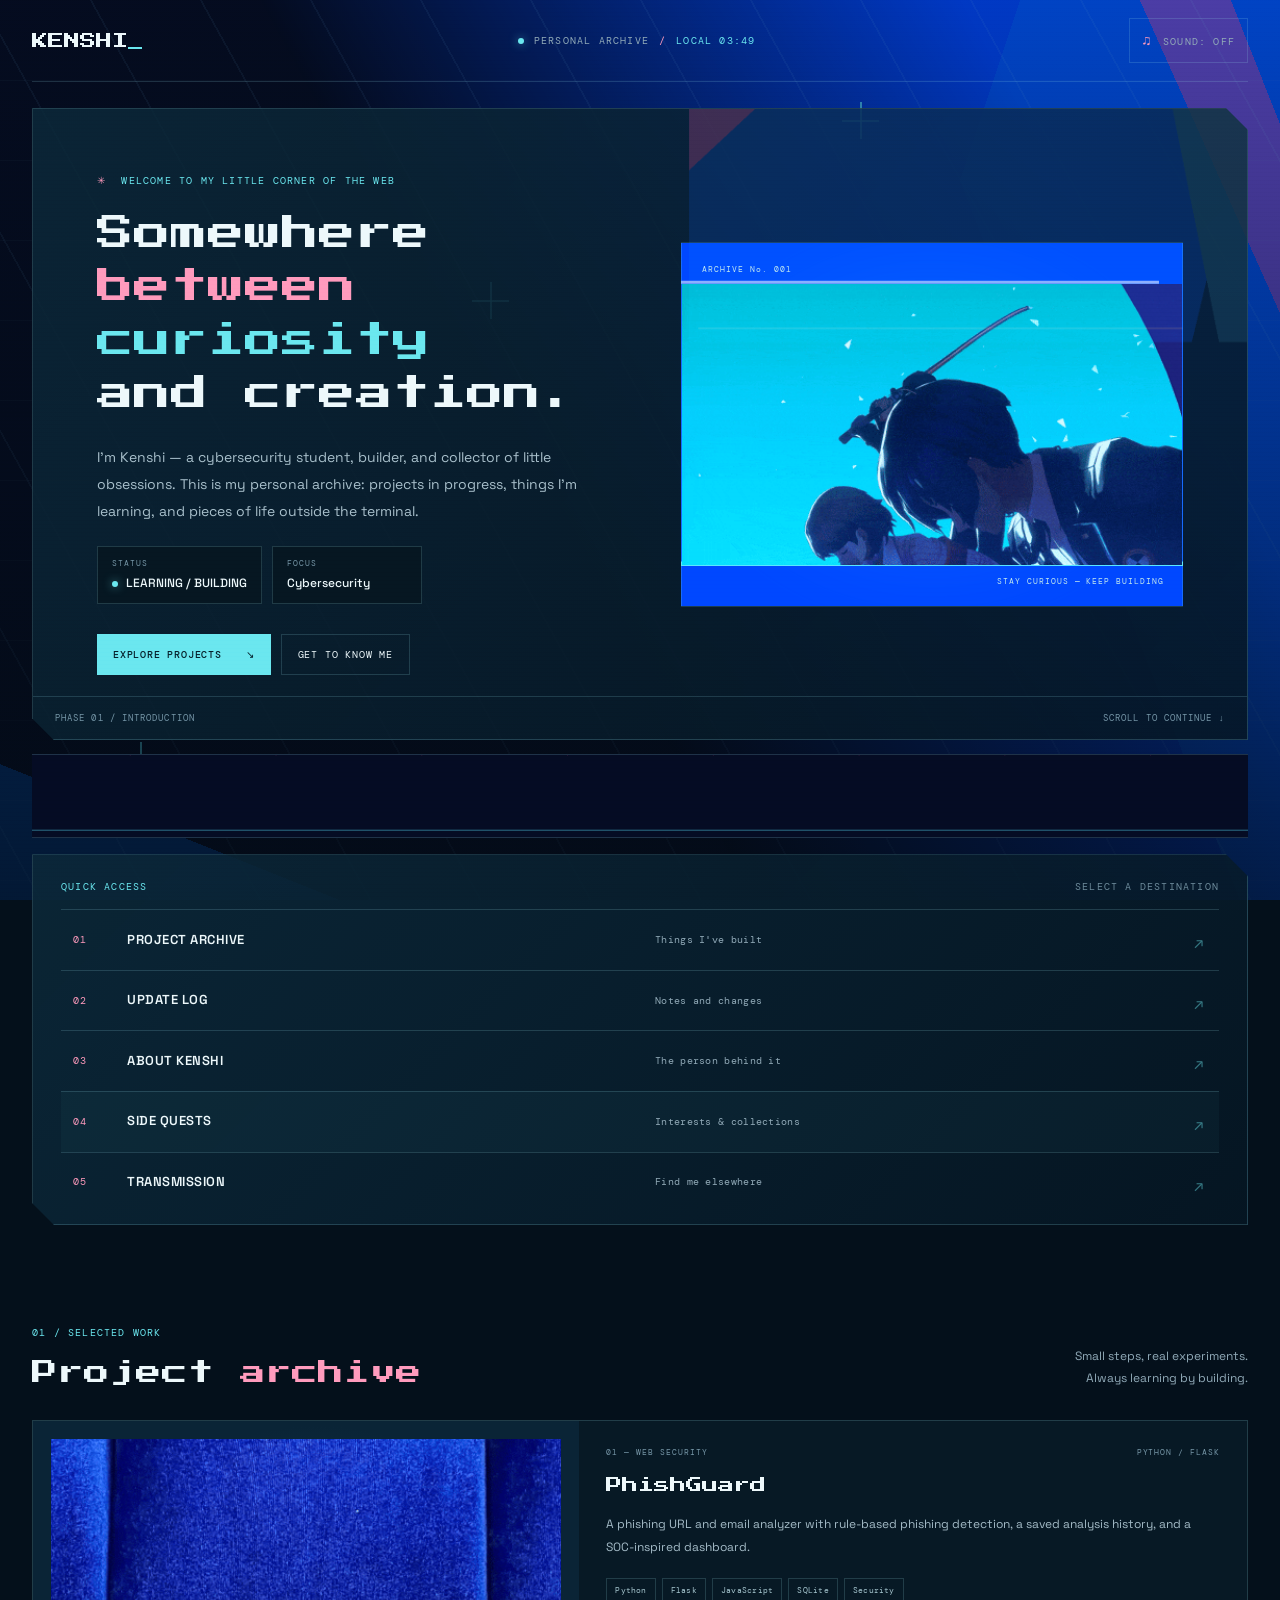
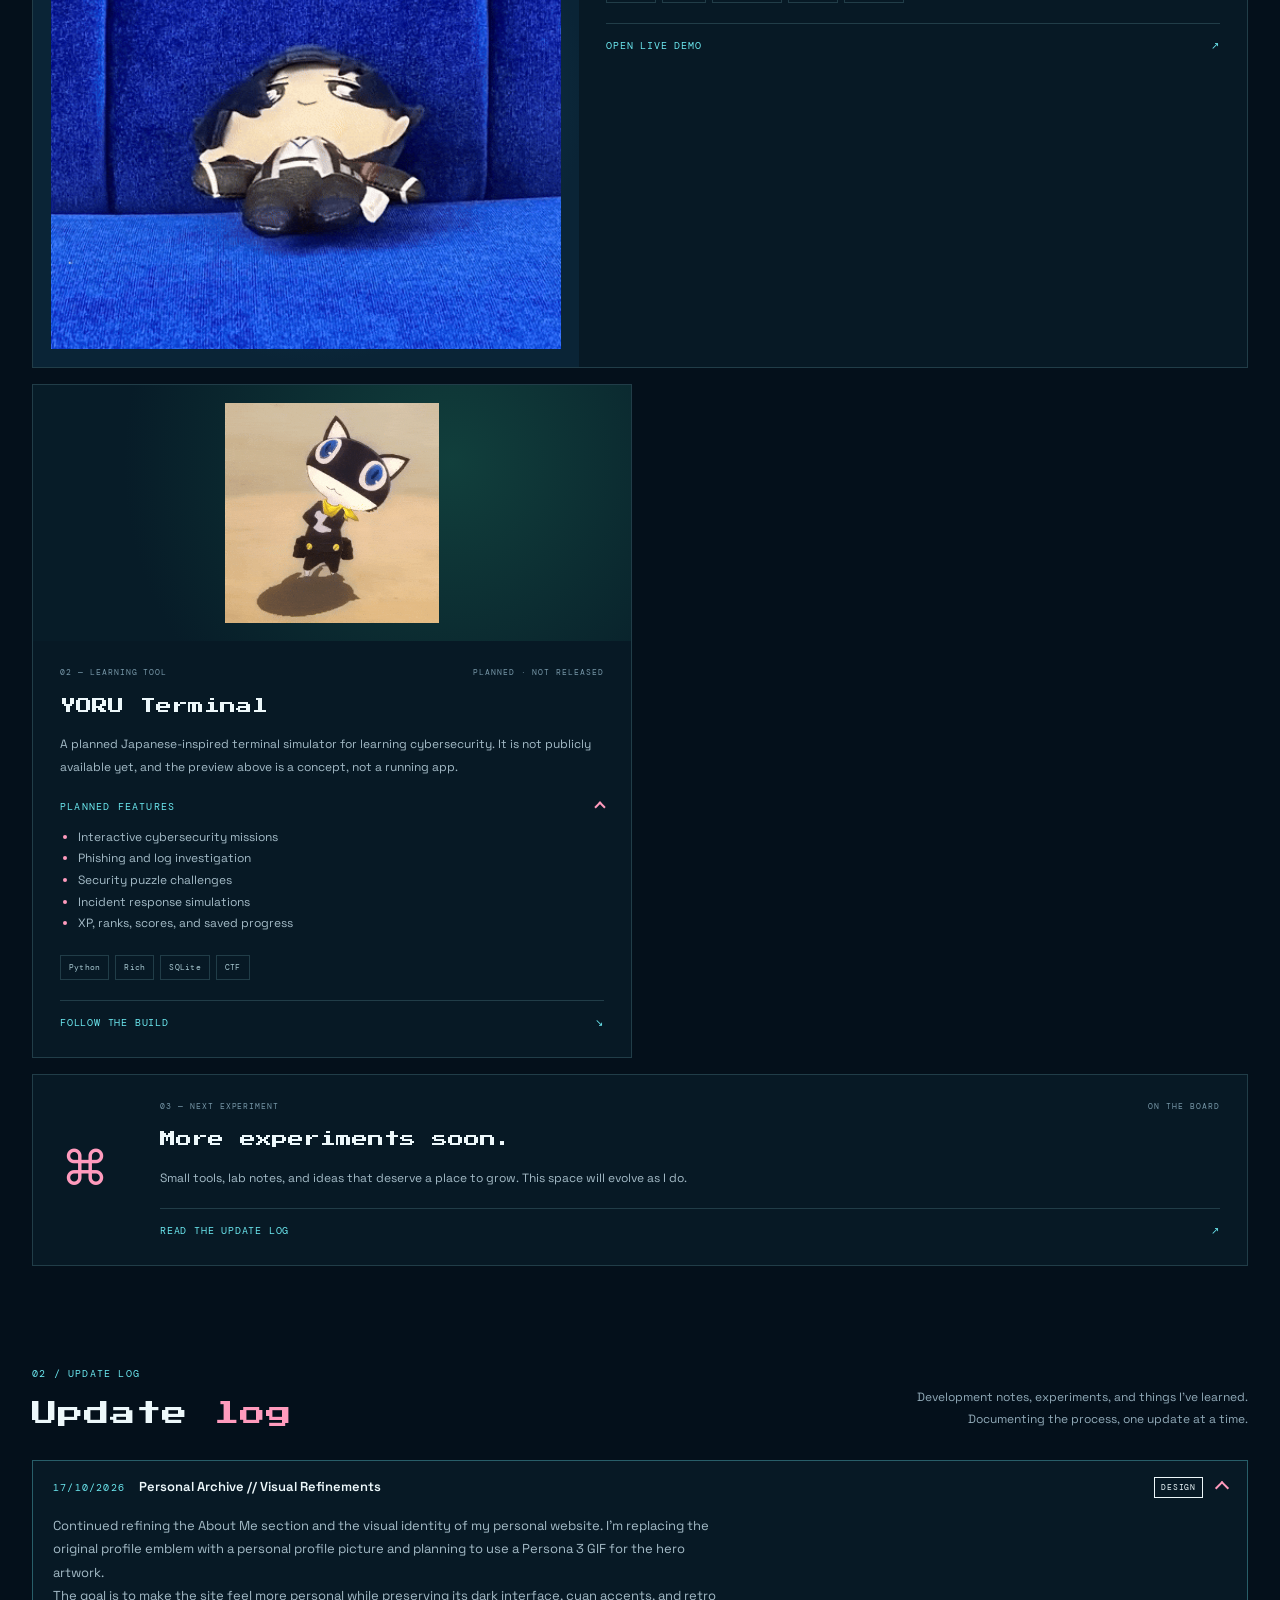
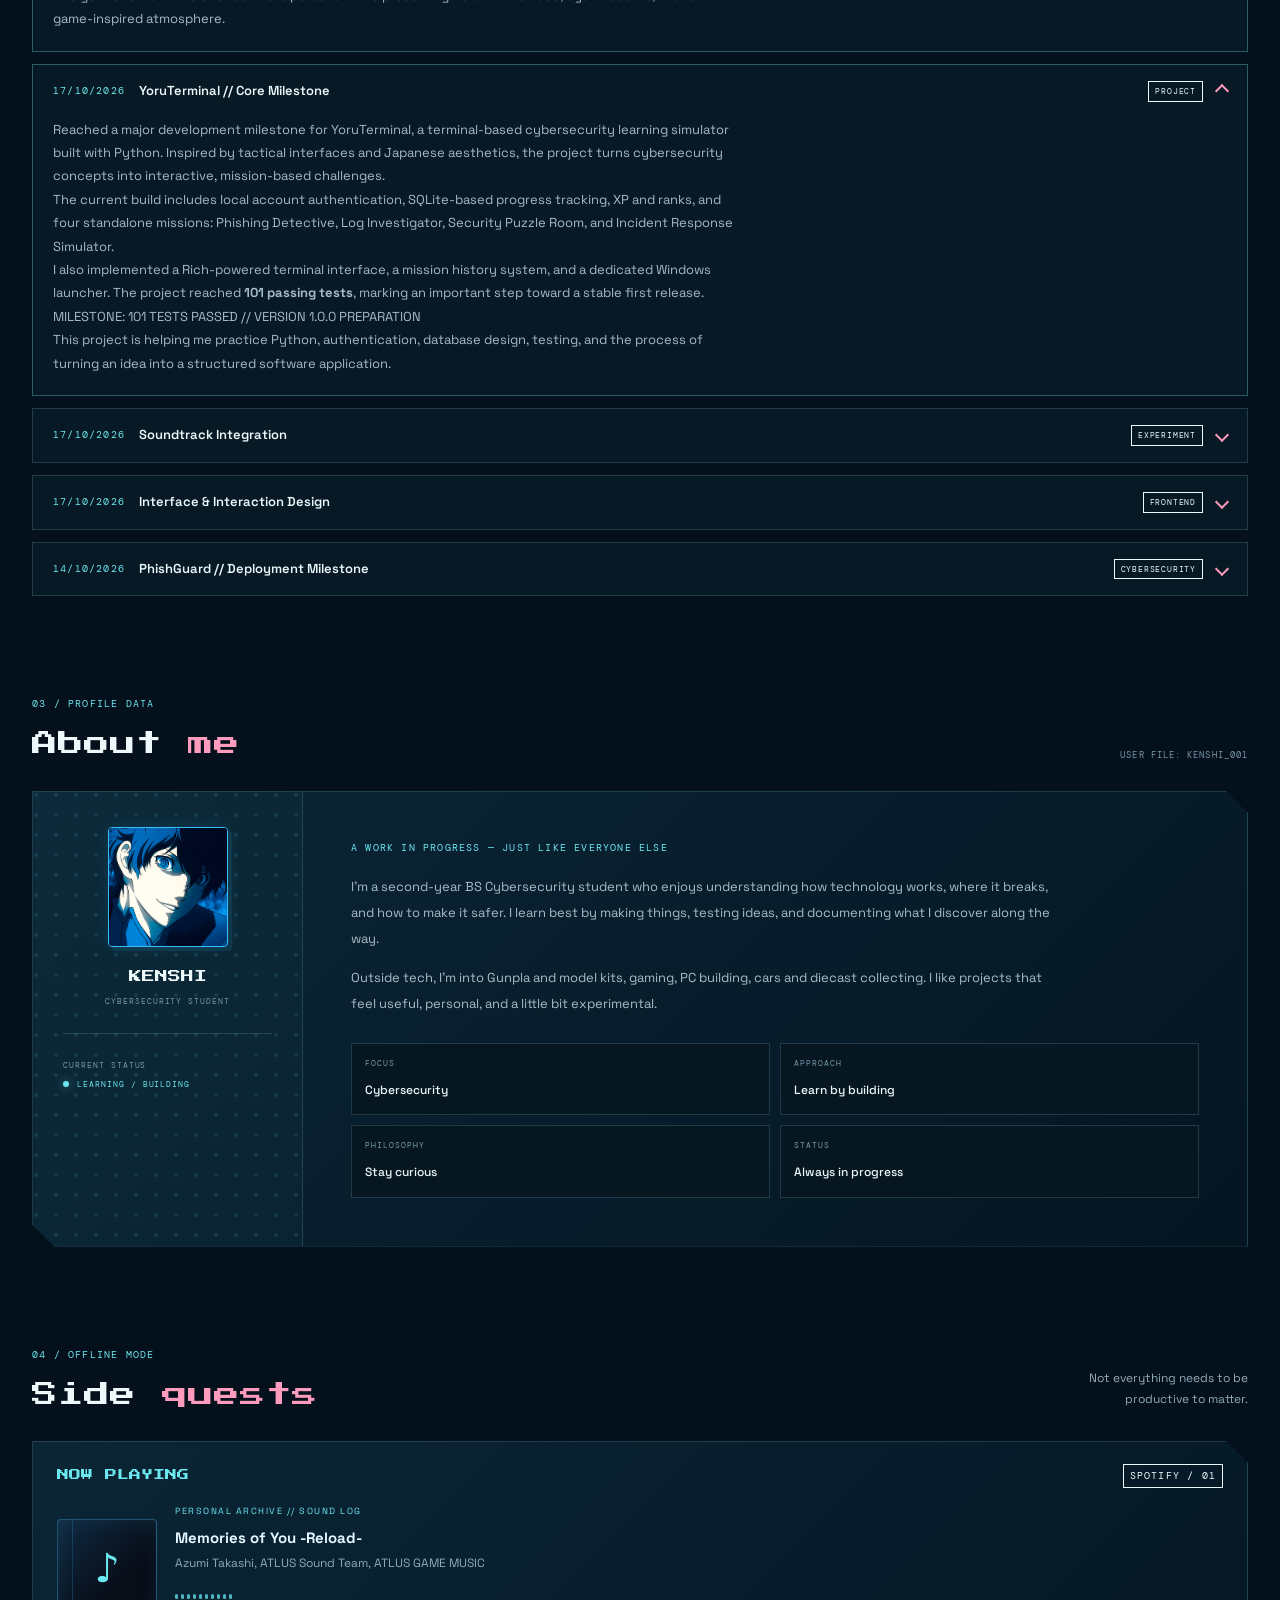
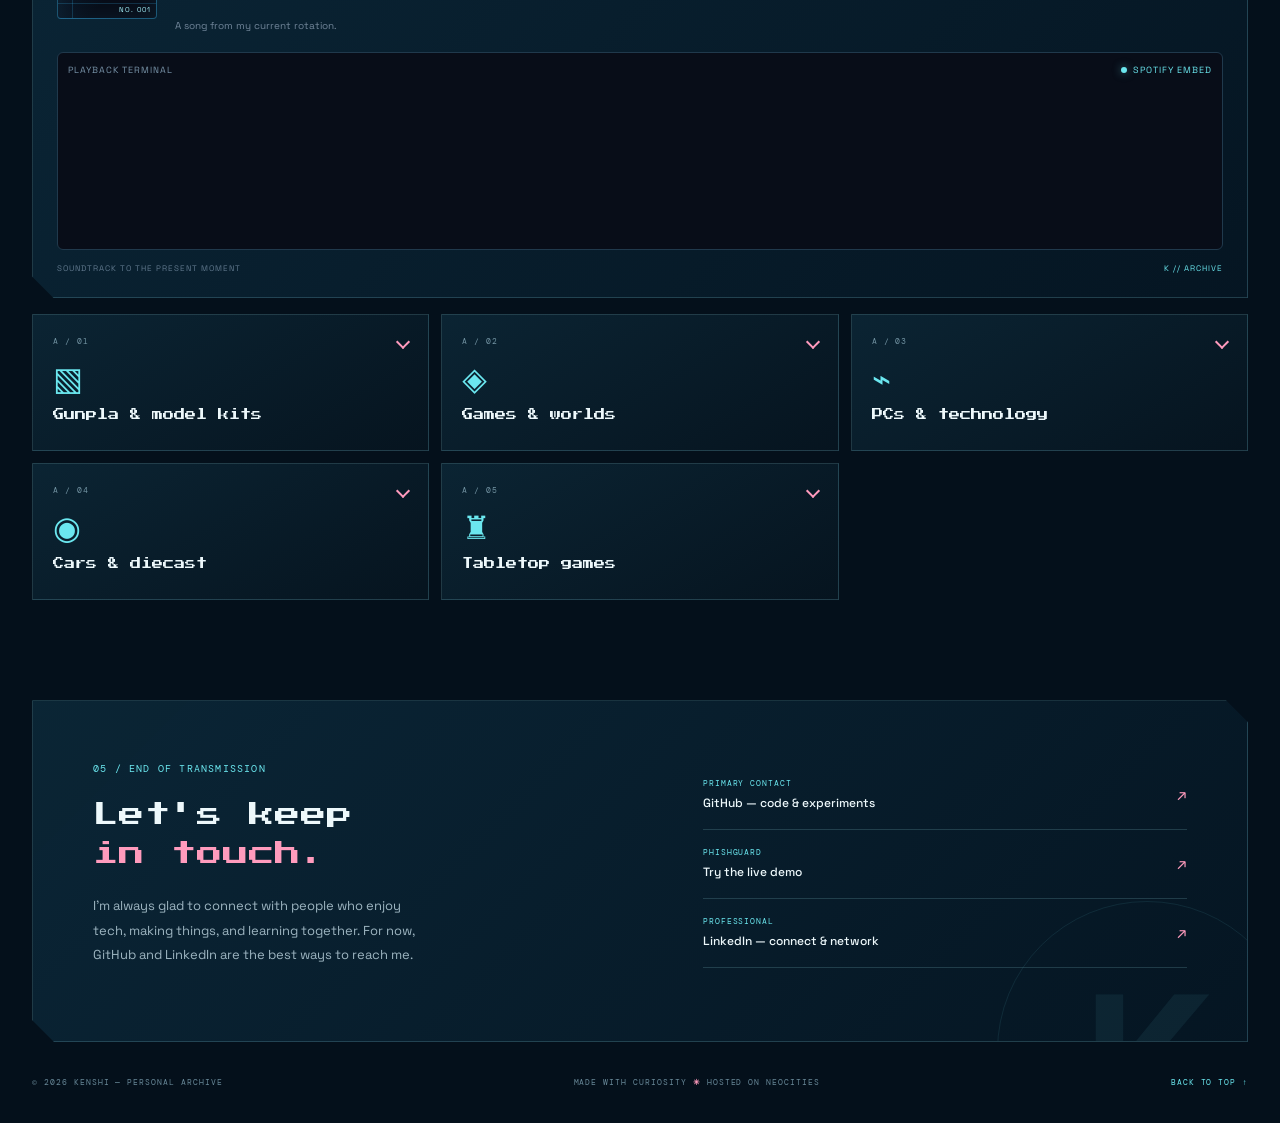
==== index.html @ e65bb5d1 "Initial release of Kenshi Personal Archive" ====
<!doctype html>
<html lang="en" class="no-js">
<head>
  <meta charset="utf-8">
  <meta name="viewport" content="width=device-width, initial-scale=1">
  <meta name="theme-color" content="#061a2b">
  <meta name="description" content="Kenshi's personal web space — cybersecurity projects, experiments, and interests.">
  <title>Kenshi // Personal Archive</title>
  <link rel="icon" href="assets/kenshi-monogram-badge.png" type="image/png">
  <link rel="stylesheet" href="style.css">
</head>
<body>
  <div class="scanlines" aria-hidden="true"></div>
  <div class="boot-screen" id="bootScreen" role="status" aria-live="polite">
    <div class="boot-anim" aria-hidden="true"></div>
    <p class="boot-kicker">PERSONAL ARCHIVE SYSTEM</p>
    <div class="boot-log" id="bootLog">INITIALIZING INTERFACE...</div>
    <div class="boot-track"><span id="bootProgress"></span></div>
    <button id="skipBoot" class="text-button" type="button">SKIP INTRO ↵</button>
  </div>

  <main class="site-shell" id="siteShell" tabindex="-1">
    <a class="skip-link" href="#home">Skip to content</a>

    <header class="topbar">
      <a href="#home" class="wordmark" id="wordmark" aria-label="Kenshi home">KENSHI<span>_</span></a>
      <div class="top-meta"><span class="live-dot" aria-hidden="true"></span> PERSONAL ARCHIVE <span class="meta-sep" aria-hidden="true">/</span> <span id="localTime">LOCAL TIME</span></div>
      <button id="soundToggle" class="sound-button" type="button" aria-pressed="false" title="Toggle interface sounds">
        <span class="sound-icon" aria-hidden="true">♫</span> SOUND: <span id="soundState">OFF</span>
      </button>
    </header>

    <section class="hero panel" id="home">
      <div class="hero-copy">
        <p class="eyebrow"><span class="tiny-cross" aria-hidden="true">✳</span> WELCOME TO MY LITTLE CORNER OF THE WEB</p>
        <h1>Somewhere<br><em>between</em> <span class="cyan">curiosity</span><br>and creation.</h1>
        <p class="intro">I'm Kenshi — a cybersecurity student, builder, and collector of little obsessions. This is my personal archive: projects in progress, things I'm learning, and pieces of life outside the terminal.</p>
        <dl class="status-strip" aria-label="Current status">
          <div><dt>STATUS</dt><dd><span class="live-dot" aria-hidden="true"></span> LEARNING / BUILDING</dd></div>
          <div><dt>FOCUS</dt><dd>Cybersecurity</dd></div>
        </dl>
        <div class="hero-actions">
          <a class="button button-primary" href="#projects" data-sound>EXPLORE PROJECTS <span aria-hidden="true">↘</span></a>
          <a class="button button-quiet" href="#about" data-sound>GET TO KNOW ME</a>
        </div>
      </div>
      
      <div class="hero-art hero-art-gif" aria-hidden="true">
        <img
          src="assets/banner.gif"
          alt=""
          class="hero-gif"
          width="500"
          height="500"
        >
        <div class="art-label label-top">ARCHIVE No. 001</div>
        <div class="art-label label-bottom">STAY CURIOUS — KEEP BUILDING</div>
      </div>

      <div class="hero-foot"><span>PHASE 01 / INTRODUCTION</span><span>SCROLL TO CONTINUE ↓</span></div>
    </section>

    <div class="wipe-strip" aria-hidden="true"></div>

    <nav class="menu panel" aria-label="Main navigation">
      <div class="section-tag">QUICK ACCESS <span>SELECT A DESTINATION</span></div>
      <div class="menu-list">
        <a class="menu-item active" href="#projects" aria-current="true" data-sound><span class="menu-num">01</span><span class="menu-name">PROJECT ARCHIVE</span><span class="menu-desc">Things I've built</span><span class="menu-arrow" aria-hidden="true">↗</span></a>
        <a class="menu-item" href="#updates" data-sound><span class="menu-num">02</span><span class="menu-name">UPDATE LOG</span><span class="menu-desc">Notes and changes</span><span class="menu-arrow" aria-hidden="true">↗</span></a>
        <a class="menu-item" href="#about" data-sound><span class="menu-num">03</span><span class="menu-name">ABOUT KENSHI</span><span class="menu-desc">The person behind it</span><span class="menu-arrow" aria-hidden="true">↗</span></a>
        <a class="menu-item" href="#interests" data-sound><span class="menu-num">04</span><span class="menu-name">SIDE QUESTS</span><span class="menu-desc">Interests & collections</span><span class="menu-arrow" aria-hidden="true">↗</span></a>
        <a class="menu-item" href="#links" data-sound><span class="menu-num">05</span><span class="menu-name">TRANSMISSION</span><span class="menu-desc">Find me elsewhere</span><span class="menu-arrow" aria-hidden="true">↗</span></a>
      </div>
    </nav>

    <section class="section-block" id="projects">
      <div class="section-heading"><div><p class="eyebrow">01 / SELECTED WORK</p><h2>Project <em>archive</em></h2></div><p class="section-note">Small steps, real experiments.<br>Always learning by building.</p></div>
      <div class="project-grid">
        <article class="project-card project-featured" aria-labelledby="phishguard-title">   
          <div class="project-visual phish-visual">
            <img
              src="assets/phishguard.gif"
              alt="PhishGuard phishing URL and email analysis demo"
              class="phish-gif"
              loading="lazy"
            />
          </div>
          <div class="project-content">
            <div class="project-meta"><span>01 — WEB SECURITY</span><span>PYTHON / FLASK</span></div>
            <h3 id="phishguard-title">PhishGuard</h3>
            <p>A phishing URL and email analyzer with rule-based phishing detection, a saved analysis history, and a SOC-inspired dashboard.</p>
            <div class="tag-row" aria-label="Technologies used"><span>Python</span><span>Flask</span><span>JavaScript</span><span>SQLite</span><span>Security</span></div>
            <a class="project-link" href="https://phishguard-ujkh.onrender.com" target="_blank" rel="noopener noreferrer" data-sound>OPEN LIVE DEMO <span aria-hidden="true">↗</span><span class="visually-hidden"> (opens in a new tab)</span></a>
          </div>
        </article>
        <article class="project-card" aria-labelledby="yoru-title">     
          <div class="project-visual yoru-visual" aria-hidden="true">
            <img
              src="assets/terminal.gif"
              alt=""
              class="project-gif"
              loading="lazy"
            >
          </div>
          <div class="project-content">
            <div class="project-meta"><span>02 — LEARNING TOOL</span><span>PLANNED · NOT RELEASED</span></div>
            <h3 id="yoru-title">YORU Terminal</h3>
            <p>A planned Japanese-inspired terminal simulator for learning cybersecurity. It is not publicly available yet, and the preview above is a concept, not a running app.</p>
            <details class="planned-details" open>
              <summary>PLANNED FEATURES <span class="summary-mark" aria-hidden="true"></span></summary>
              <ul class="planned-list">
                <li>Interactive cybersecurity missions</li>
                <li>Phishing and log investigation</li>
                <li>Security puzzle challenges</li>
                <li>Incident response simulations</li>
                <li>XP, ranks, scores, and saved progress</li>
              </ul>
            </details>
            <div class="tag-row" aria-label="Planned technologies"><span>Python</span><span>Rich</span><span>SQLite</span><span>CTF</span></div>
            <a class="project-link" href="#links" data-sound>FOLLOW THE BUILD <span aria-hidden="true">↘</span></a>
          </div>
        </article>
        <article class="project-card compact-card">
          <div class="compact-icon" aria-hidden="true">⌘</div>
          <div class="project-content">
            <div class="project-meta"><span>03 — NEXT EXPERIMENT</span><span>ON THE BOARD</span></div>
            <h3>More experiments soon.</h3>
            <p>Small tools, lab notes, and ideas that deserve a place to grow. This space will evolve as I do.</p>
            <a class="project-link" href="#updates" data-sound>READ THE UPDATE LOG <span aria-hidden="true">↗</span></a>
          </div>
        </article>
      </div>
    </section>

    <section class="section-block" id="updates" aria-labelledby="updates-title">
      <div class="section-heading">
        <div>
          <p class="eyebrow">02 / UPDATE LOG</p>
          <h2 id="updates-title">Update <em>log</em></h2>
        </div>
        <p class="section-note">
          Development notes, experiments, and things I've learned.
          <br>Documenting the process, one update at a time.
        </p>
      </div>

      <div class="update-list">

        <!-- OCTOBER 17, 2026 -->
        <details class="update-entry" open>
          <summary>
            <span class="update-date">
              <time datetime="2026-10-17">17/10/2026</time>
            </span>
            <span class="update-title">Personal Archive // Visual Refinements</span>
            <span class="tag">DESIGN</span>
          </summary>
          <div class="update-body">
            <p>
              Continued refining the About Me section and the visual identity
              of my personal website. I'm replacing the original profile emblem
              with a personal profile picture and planning to use a Persona 3 GIF
              for the hero artwork.
            </p>
            <p>
              The goal is to make the site feel more personal while preserving
              its dark interface, cyan accents, and retro game-inspired atmosphere.
            </p>
          </div>
        </details>

        
        <!-- OCTOBER 17, 2026 — YORU TERMINAL -->
        <details class="update-entry" open>
          <summary>
            <span class="update-date">
              <time datetime="2026-10-17">17/10/2026</time>
            </span>
            <span class="update-title">YoruTerminal // Core Milestone</span>
            <span class="tag">PROJECT</span>
          </summary>

          <div class="update-body">
            <p>
              Reached a major development milestone for YoruTerminal, a
              terminal-based cybersecurity learning simulator built with Python.
              Inspired by tactical interfaces and Japanese aesthetics, the project
              turns cybersecurity concepts into interactive, mission-based challenges.
            </p>

            <p>
              The current build includes local account authentication, SQLite-based
              progress tracking, XP and ranks, and four standalone missions:
              Phishing Detective, Log Investigator, Security Puzzle Room, and
              Incident Response Simulator.
            </p>

            <p>
              I also implemented a Rich-powered terminal interface, a mission
              history system, and a dedicated Windows launcher. The project
              reached <strong>101 passing tests</strong>, marking an important
              step toward a stable first release.
            </p>

            <p class="update-highlight">
              MILESTONE: 101 TESTS PASSED // VERSION 1.0.0 PREPARATION
            </p>

            <p>
              This project is helping me practice Python, authentication,
              database design, testing, and the process of turning an idea
              into a structured software application.
            </p>
          </div>
        </details>


        <!-- OCTOBER 17, 2026 -->
        <details class="update-entry">
          <summary>
            <span class="update-date">
              <time datetime="2026-10-17">17/10/2026</time>
            </span>
            <span class="update-title">Soundtrack Integration</span>
            <span class="tag">EXPERIMENT</span>
          </summary>
          <div class="update-body">
            <p>
              Started integrating a Spotify track into the Now Playing panel.
              Instead of building a separate audio playback system, I'm using
              Spotify's embedded player so playback can be handled by Spotify.
            </p>
            <p>
              I'm also refining the player presentation to match the website's
              archive-style interface. Embed compatibility and browser behavior
              are still being checked.
            </p>
          </div>
        </details>

        <!-- OCTOBER 17, 2026 -->
        <details class="update-entry">
          <summary>
            <span class="update-date">
              <time datetime="2026-10-17">17/10/2026</time>
            </span>
            <span class="update-title">Interface & Interaction Design</span>
            <span class="tag">FRONTEND</span>
          </summary>
          <div class="update-body">
            <p>
              Continued working on the site's interactive details, including
              its boot sequence, live clock, interface sound controls,
              expandable update entries, and hidden interactions.
            </p>
            <p>
              I'm learning how small JavaScript behaviors and thoughtful CSS
              styling can make a static website feel more like a personal
              digital environment.
            </p>
          </div>
        </details>

        <!-- EARLIER PROJECT MILESTONE -->
        <details class="update-entry">
          <summary>
            <span class="update-date">
              <time datetime="2026-10-14">14/10/2026</time>
            </span>
            <span class="update-title">PhishGuard // Deployment Milestone</span>
            <span class="tag">CYBERSECURITY</span>
          </summary>
          <div class="update-body">
            <p>
              Continued developing PhishGuard, my phishing URL and email
              analysis web application built with Python, Flask, and SQLite.
              The project includes analysis tools, risk assessment,
              and an analysis history.
            </p>
            <p>
              I also worked on responsive navigation and continued exploring
              deployment, application security, and the process of maintaining
              a publicly accessible web project.
            </p>
            <p>
              <a href="https://phishguard-ujkh.onrender.com"
                target="_blank"
                rel="noopener noreferrer">
                Visit PhishGuard ↗
              </a>
            </p>
          </div>
        </details>

      </div>
    </section>

    <section class="about-layout section-block" id="about">
      <div class="section-heading"><div><p class="eyebrow">03 / PROFILE DATA</p><h2>About <em>me</em></h2></div><span class="data-stamp">USER FILE: KENSHI_001</span></div>
      <div class="about-panel panel">
        <div class="profile-side">
          
          <div class="profile-emblem">
            <img
              src="assets/profile.gif"
              alt="Kenshi's profile picture"
              class="profile-pfp"
              width="120"
              height="120"
            >
          </div>
          <p class="profile-name">KENSHI</p><p class="profile-role">CYBERSECURITY STUDENT</p>
          <div class="profile-divider"></div>
          <p class="profile-small">CURRENT STATUS</p><p class="profile-status"><span class="live-dot" aria-hidden="true"></span> LEARNING / BUILDING</p>
        </div>
        <div class="about-copy">
          <p class="eyebrow">A WORK IN PROGRESS — JUST LIKE EVERYONE ELSE</p>
          <p>I'm a second-year BS Cybersecurity student who enjoys understanding how technology works, where it breaks, and how to make it safer. I learn best by making things, testing ideas, and documenting what I discover along the way.</p>
          <p>Outside tech, I'm into Gunpla and model kits, gaming, PC building, cars and diecast collecting. I like projects that feel useful, personal, and a little bit experimental.</p>
          <div class="fact-grid"><div><span>FOCUS</span><b>Cybersecurity</b></div><div><span>APPROACH</span><b>Learn by building</b></div><div><span>PHILOSOPHY</span><b>Stay curious</b></div><div><span>STATUS</span><b>Always in progress</b></div></div>
        </div>
      </div>
    </section>

    <section class="section-block" id="interests">
      <div class="section-heading"><div><p class="eyebrow">04 / OFFLINE MODE</p><h2>Side <em>quests</em></h2></div><p class="section-note">Not everything needs to be<br>productive to matter.</p></div>

      

<section class="now-playing panel" aria-labelledby="np-title">
  <div class="np-header">
    <h3 id="np-title">NOW PLAYING</h3>
    <span class="tag">SPOTIFY / 01</span>
  </div>

  <div class="np-body spotify-layout">
    <div class="np-art" aria-hidden="true">
      <span>♪</span>
      <span class="art-index">NO. 001</span>
    </div>

    <div class="np-info">
      <p class="np-kicker">PERSONAL ARCHIVE // SOUND LOG</p>
      <p class="np-track">Memories of You -Reload-</p>
      <p class="np-artist">Azumi Takashi, ATLUS Sound Team, ATLUS GAME MUSIC</p>

      <div class="np-bars" aria-hidden="true">
        <i></i><i></i><i></i><i></i><i></i>
        <i></i><i></i><i></i><i></i><i></i>
      </div>

      <p class="np-note">
        A song from my current rotation.
      </p>
    </div>
  </div>

  <div class="spotify-frame">
    <div class="spotify-frame-label">
      <span>PLAYBACK TERMINAL</span>
      <span class="spotify-status">
        <span class="status-dot"></span>
        SPOTIFY EMBED
      </span>
    </div>

    
<iframe
  title="Spotify music player"
  src="https://open.spotify.com/embed/track/3R0XM0PaKh2R7WYF8UJYe0?theme=0"
  width="100%"
  height="152"
  style="border: 0; border-radius: 8px;"
  allow="autoplay; clipboard-write; encrypted-media; fullscreen; picture-in-picture"
  loading="lazy"
></iframe>

  </div>

  <p class="np-footer">
    SOUNDTRACK TO THE PRESENT MOMENT
    <span>K // ARCHIVE</span>
  </p>
</section>



      <div class="interest-grid">
        <details class="interest-card">
          <summary><span class="interest-number">A / 01</span><span class="interest-symbol" aria-hidden="true">▧</span><span class="interest-title">Gunpla & model kits</span></summary>
          <p>Builds, kitbashes, and the satisfaction of finishing one tiny detail at a time.</p>
        </details>
        <details class="interest-card">
          <summary><span class="interest-number">A / 02</span><span class="interest-symbol" aria-hidden="true">◈</span><span class="interest-title">Games & worlds</span></summary>
          <p>Games that leave an atmosphere, a soundtrack, or a story in your head long after.</p>
        </details>
        <details class="interest-card">
          <summary><span class="interest-number">A / 03</span><span class="interest-symbol" aria-hidden="true">⌁</span><span class="interest-title">PCs & technology</span></summary>
          <p>Hardware tinkering, software experiments, and making the most of what I have.</p>
        </details>
        <details class="interest-card">
          <summary><span class="interest-number">A / 04</span><span class="interest-symbol" aria-hidden="true">◉</span><span class="interest-title">Cars & diecast</span></summary>
          <p>JDM legends, miniature details, and collecting pieces of automotive culture.</p>
        </details>
        <details class="interest-card">
          <summary><span class="interest-number">A / 05</span><span class="interest-symbol" aria-hidden="true">♜</span><span class="interest-title">Tabletop games</span></summary>
          <p>I enjoy tabletop games for the strategy, creativity, and social interaction they bring. I like how every session can turn into a different experience, whether it involves planning ahead, solving problems, or working together with other players.</p>
        </details>
      </div>
    </section>

    <section class="contact-panel panel" id="links" aria-labelledby="links-title">
      <div><p class="eyebrow">05 / END OF TRANSMISSION</p><h2 id="links-title">Let's keep<br><em>in touch.</em></h2><p class="contact-copy">I'm always glad to connect with people who enjoy tech, making things, and learning together. For now, GitHub and LinkedIn are the best ways to reach me.</p></div>
      <div class="contact-links">
        <a href="https://github.com/dandorii" target="_blank" rel="noopener noreferrer" data-sound><span>PRIMARY CONTACT</span><b>GitHub — code & experiments</b><i aria-hidden="true">↗</i><span class="visually-hidden"> (opens in a new tab)</span></a>
        <a href="https://phishguard-ujkh.onrender.com" target="_blank" rel="noopener noreferrer" data-sound><span>PHISHGUARD</span><b>Try the live demo</b><i aria-hidden="true">↗</i><span class="visually-hidden"> (opens in a new tab)</span></a>
        <a href="https://www.linkedin.com/in/marco-reyes-826617309/?isSelfProfile=true" target="_blank" rel="noopener noreferrer" data-sound><span>PROFESSIONAL</span><b>LinkedIn — connect & network</b><i aria-hidden="true">↗</i><span class="visually-hidden"> (opens in a new tab)</span></a>
      </div>
      <div class="contact-orbit" aria-hidden="true">K</div>
    </section>

    <footer class="footer"><span>© <span id="year"></span> KENSHI — PERSONAL ARCHIVE</span><span>MADE WITH CURIOSITY <b aria-hidden="true">✳</b> HOSTED ON NEOCITIES</span><a href="#home" data-sound>BACK TO TOP ↑</a></footer>
    <div class="toast" id="toast" role="status" aria-live="polite"></div>
  </main>
  <script src="script.js"></script>
</body>
</html>
---- style.css ----
@import url('https://fonts.googleapis.com/css2?family=DM+Mono:wght@400;500&family=Space+Grotesk:wght@400;500;600;700&display=swap');

/* Press Start 2P (SIL Open Font License 1.1), self-hosted. See assets/fonts/OFL-LICENSE-press-start-2p.txt */
@font-face {
  font-family: 'Press Start 2P Local';
  src: url('assets/fonts/press-start-2p-latin-400-normal.woff2') format('woff2');
  font-weight: 400;
  font-style: normal;
  font-display: swap;
}

:root {
  --deep: #04101b; --white: #edf8fb; --muted: #91aab8;
  --cyan: #6be7ef; --pink: #ff9bbd;
  --line: rgba(151, 220, 231, .18);
  /* Size of the angled corner cut on panels. */
  --cut: 22px;
  /* Headings: pixel font with a plain monospace fallback. */
  --pixel: 'Press Start 2P Local', 'Courier New', monospace;
  /* Fallback stacks keep the layout usable if Google Fonts cannot load. */
  --mono: 'DM Mono', ui-monospace, SFMono-Regular, Menlo, Consolas, monospace;
  --sans: 'Space Grotesk', system-ui, -apple-system, 'Segoe UI', sans-serif;
}
* { box-sizing: border-box; }
html { scroll-behavior: smooth; scroll-padding-top: 90px; }
body { margin: 0; background: var(--deep); color: var(--white); font-family: var(--sans); line-height: 1.6; }
/* Fixed background layer: geometric PNG with a darkening veil so text stays readable. */
body::before { content: ""; position: fixed; inset: 0; z-index: -2; background: linear-gradient(180deg, rgba(3, 11, 19, .25), rgba(3, 11, 19, .72)), url("assets/p3p-inspired-blue-geometric-background.png") center / cover no-repeat, #030b13; }
a { color: inherit; text-decoration: none; }
button { font: inherit; }
button, a, summary { -webkit-tap-highlight-color: transparent; }
button:focus-visible, a:focus-visible, summary:focus-visible { outline: 2px solid var(--cyan); outline-offset: 4px; }
::selection { background: var(--cyan); color: var(--deep); }
.visually-hidden { position: absolute; width: 1px; height: 1px; padding: 0; margin: -1px; overflow: hidden; clip: rect(0, 0, 0, 0); white-space: nowrap; border: 0; }
.skip-link { position: absolute; left: 12px; top: -80px; z-index: 70; padding: 10px 14px; background: var(--cyan); color: #06202b; font: 11px var(--mono); letter-spacing: .08em; }
.skip-link:focus-visible { top: 12px; outline-offset: 2px; }
.scanlines { pointer-events: none; position: fixed; inset: 0; z-index: 20; opacity: .11; background: repeating-linear-gradient(0deg, transparent 0 3px, rgba(0,0,0,.45) 4px); mix-blend-mode: soft-light; }
.site-shell { max-width: 1240px; width: calc(100% - 64px); margin: 0 auto; }
#siteShell:focus { outline: none; }
/* Boot screen and the fade-in only exist when JavaScript runs. Without JS, the full site shows immediately. */
.js .site-shell { opacity: 0; transform: translateY(12px); transition: opacity .8s ease, transform .8s ease; }
.js .site-shell.ready { opacity: 1; transform: none; }
.boot-screen { display: none; position: fixed; z-index: 50; inset: 0; flex-direction: column; justify-content: center; align-items: center; background: #030c15; padding: 24px; transition: opacity .7s ease, visibility .7s ease; }
.js .boot-screen { display: flex; }
.boot-screen[hidden] { display: none !important; }
.boot-screen.done { opacity: 0; visibility: hidden; }
/* Original boot loop GIF. Not shown under reduced motion (the boot is skipped there). */
.boot-anim { width: min(420px, 80vw); aspect-ratio: 640 / 240; margin-bottom: 4px; background: url("assets/animated-blue-boot-loop.gif") center / contain no-repeat; }
.boot-kicker, .boot-log, .text-button { font: 11px var(--mono); letter-spacing: .16em; }
.boot-kicker { color: var(--muted); margin: 22px 0 32px; }
.boot-log { color: var(--cyan); min-height: 18px; }
.boot-track { width: min(300px, 80vw); height: 2px; background: #183244; margin: 18px 0 22px; overflow: hidden; }
.boot-track span { display: block; width: 0; height: 100%; background: var(--cyan); box-shadow: 0 0 12px var(--cyan); transition: width .25s linear; }
.text-button { border: 0; color: var(--muted); background: transparent; padding: 10px; cursor: pointer; }
.text-button:hover { color: var(--white); }
.topbar { min-height: 82px; display: flex; align-items: center; justify-content: space-between; gap: 20px; border-bottom: 1px solid var(--line); }
.wordmark { font-family: var(--pixel); font-size: 1rem; letter-spacing: 0; line-height: 1.5; }
.wordmark span { color: var(--cyan); animation: blink 1.2s steps(2) infinite; }
.top-meta, .sound-button, .eyebrow, .hero-foot, .section-tag, .menu-num, .menu-desc, .art-label, .project-meta, .visual-top, .visual-bottom, .tag-row, .data-stamp, .profile-role, .profile-small, .profile-status, .fact-grid span, .interest-number, .contact-links a span, .footer, .status-strip dt, .update-date, .tag, .np-header .tag { font-family: var(--mono); font-size: 10px; letter-spacing: .12em; }
.top-meta { color: var(--muted); display: flex; align-items: center; gap: 10px; }
.meta-sep { color: var(--pink); }
#localTime { color: var(--cyan); font-variant-numeric: tabular-nums; }
.live-dot { width: 6px; height: 6px; border-radius: 50%; background: var(--cyan); box-shadow: 0 0 10px #6be7ef99; display: inline-block; }
.sound-button { color: var(--muted); border: 1px solid var(--line); background: transparent; padding: 10px 12px; cursor: pointer; white-space: nowrap; transition: .2s; }
.no-js .sound-button { display: none; }
.sound-button:hover, .sound-button[aria-pressed="true"] { border-color: var(--cyan); color: var(--cyan); }
.sound-icon { color: var(--pink); font-size: 14px; margin-right: 4px; }
/* Angular panels: the top-right and bottom-left corners are cut diagonally. */
.panel { background: linear-gradient(135deg, rgba(12,41,58,.86), rgba(6,23,36,.84)); border: 1px solid var(--line); clip-path: polygon(0 0, calc(100% - var(--cut)) 0, 100% var(--cut), 100% 100%, var(--cut) 100%, 0 calc(100% - var(--cut))); }
.hero { margin-top: 26px; min-height: 530px; padding: clamp(28px, 5vw, 64px); position: relative; overflow: hidden; display: grid; grid-template-columns: 1.05fr .95fr; align-items: center; gap: 30px; }
/* Original diagonal overlay PNG, placed in the hero's top-right corner. */
.hero::after { content: ""; position: absolute; top: 0; right: 0; width: 46%; height: 62%; background: url("assets/diagonal-blue-panel-overlay.png") right top / contain no-repeat; opacity: .22; mix-blend-mode: screen; pointer-events: none; z-index: 1; }
.hero-copy { position: relative; z-index: 2; }
.eyebrow { color: var(--cyan); margin: 0 0 18px; }
.tiny-cross { color: var(--pink); margin-right: 8px; }
h1, h2, h3, p { margin-top: 0; }
/* Headings use the pixel font. Letter spacing stays at zero because pixel fonts look broken when tightened. */
h1, h2, h3 { font-family: var(--pixel); font-weight: 400; letter-spacing: 0; }
h1 { font-size: clamp(1.25rem, 3.2vw, 2.3rem); line-height: 1.45; margin-bottom: 24px; }
h1 em, h2 em { color: var(--pink); font-style: normal; }
.cyan { color: var(--cyan); }
.intro { color: #a9c0cc; max-width: 480px; font-size: 14px; line-height: 1.9; }
.status-strip { display: flex; flex-wrap: wrap; gap: 10px; margin: 22px 0 0; }
.status-strip div { border: 1px solid var(--line); background: #061722; padding: 10px 14px; min-width: 150px; }
.status-strip dt { color: #7797a8; font-size: 8px; margin-bottom: 4px; }
.status-strip dd { margin: 0; color: var(--white); font-size: 12px; font-weight: 500; display: flex; align-items: center; gap: 8px; }
.hero-actions { display: flex; gap: 10px; flex-wrap: wrap; margin-top: 30px; }
.button { display: inline-flex; gap: 24px; align-items: center; padding: 13px 16px; font: 10px var(--mono); letter-spacing: .08em; transition: transform .2s, background .2s, border-color .2s; }
.button:hover { transform: translateY(-3px); }
.button-primary { background: var(--cyan); color: #06202b; font-weight: 500; }
.button-primary:hover { background: #b5fbff; }
.button-quiet { border: 1px solid var(--line); color: var(--white); }
.button-quiet:hover { border-color: var(--pink); }
/* Angled blue frame SVG as the artwork background. */
.hero-art { height: 365px; position: relative; overflow: hidden; background: #050c24 url("assets/blue-angle-frame.svg") center / cover no-repeat; border: 1px solid #6be7ef38; }
.art-grid { position: absolute; inset: 20% -10% -20%; opacity: .32; transform: perspective(250px) rotateX(56deg) scale(1.2); transform-origin: center top; background-image: linear-gradient(#6be7ef40 1px, transparent 1px), linear-gradient(90deg, #6be7ef40 1px, transparent 1px); background-size: 28px 28px; }
.moon { position: absolute; width: 170px; height: 170px; border-radius: 50%; background: linear-gradient(135deg, #a6f8f3, #6ba9e6 70%, #bb9fe4); top: 65px; left: 50%; transform: translateX(-50%); box-shadow: 0 0 65px #69e8ed55; }
.moon::after { content: ""; position: absolute; width: 170px; height: 170px; border-radius: 50%; background: #10364a; top: -13px; left: 28px; }
.orbit { position: absolute; z-index: 2; width: 270px; height: 95px; border: 1px solid #ffc4dc9c; border-radius: 50%; top: 105px; left: 50%; transform: translateX(-50%) rotate(-24deg); }
.orbit-two { width: 300px; height: 120px; transform: translateX(-50%) rotate(36deg); border-color: #6be7ef9c; }
/* Original crosshair SVG marks in the artwork corners. */
.art-cross { position: absolute; z-index: 3; width: 44px; height: 44px; background: url("assets/crosshair-decoration.svg") center / contain no-repeat; }
.cross-a { top: 30px; right: 26px; }
.cross-b { bottom: 66px; left: 26px; }
.art-label { position: absolute; z-index: 4; color: #c3e9ed; font-size: 8px; }
.label-top { top: 20px; left: 20px; }.label-bottom { bottom: 18px; right: 18px; }
.art-stamp { position: absolute; z-index: 4; top: 47%; left: 50%; transform: translate(-50%, -50%); font-size: 50px; font-weight: 700; line-height: .75; text-align: center; color: #061522; text-shadow: 0 1px 0 #ffffff70; }
.art-stamp small { font: 8px var(--mono); letter-spacing: .2em; }
.hero-foot { position: absolute; bottom: 0; left: 0; right: 0; display: flex; justify-content: space-between; padding: 14px 22px; border-top: 1px solid var(--line); color: #7697a8; font-size: 9px; }
/* Original wipe GIF as a transition strip between the hero and the menu. */
.wipe-strip { height: 84px; margin-top: 14px; background: #050c24 url("assets/animated-diagonal-wipe.gif") center bottom / auto 100% repeat-x; border-top: 1px solid var(--line); border-bottom: 1px solid var(--line); }

/* =========================================
   NAVIGATION — PERSONA-INSPIRED INTERACTION
========================================= */

.menu {
  margin-top: 16px;
  padding: 24px 28px 12px;
}

.section-tag {
  display: flex;
  justify-content: space-between;
  color: var(--cyan);
  padding-bottom: 14px;
}

.section-tag span {
  color: #6d8b9b;
}

.menu-list {
  display: grid;
}

.menu-item {
  position: relative;
  display: grid;
  grid-template-columns: 44px minmax(0, 1fr) minmax(0, 1fr) 24px;
  gap: 10px;
  align-items: center;

  padding: 17px 12px;
  border-top: 1px solid var(--line);
  background: transparent;

  transition:
    background-color 180ms ease,
    padding-left 180ms ease,
    color 180ms ease,
    border-color 180ms ease;
}

/* Selection arrow: hidden when idle */
.menu-item::before {
  content: "";
  position: absolute;
  left: 10px;
  top: 50%;
  width: 34px;
  height: 13px;
  margin-top: -6.5px;

  background: url("assets/menu-selection-arrow.png")
    center / contain no-repeat;

  transform: scaleX(-1) translateX(6px);
  opacity: 0;
  pointer-events: none;

  transition:
    opacity 180ms ease,
    transform 180ms ease;
}

/* Subtle active destination styling */
.menu-item.active {
  background-color: #6be7ef08;
}

/* Hover and keyboard focus */
.menu-item:hover,
.menu-item:focus-visible {
  padding-left: 52px;
  color: var(--cyan);
  background-color: #6be7ef0b;
  border-top-color: #6be7ef40;
}

/* Arrow appears only during interaction */
.menu-item:hover::before,
.menu-item:focus-visible::before {
  opacity: 0.85;
  transform: scaleX(-1) translateX(0);
}

/* Keep the active item's arrow hidden when idle,
   but allow it to appear when hovered or focused. */
.menu-item.active::before {
  opacity: 0;
}

.menu-item.active:hover::before,
.menu-item.active:focus-visible::before {
  opacity: 0.85;
}

.menu-num {
  color: var(--pink);
  transition: color 180ms ease;
}

.menu-item:hover .menu-num,
.menu-item:focus-visible .menu-num {
  color: var(--cyan);
}

.menu-name {
  font-size: 13px;
  font-weight: 600;
  letter-spacing: .04em;
}

.menu-desc {
  color: var(--muted);
  letter-spacing: .03em;
}

.menu-arrow {
  color: var(--cyan);
  text-align: right;
  opacity: 0.45;
  transform: translate(-3px, 3px);

  transition:
    opacity 180ms ease,
    transform 180ms ease;
}

.menu-item:hover .menu-arrow,
.menu-item:focus-visible .menu-arrow {
  opacity: 1;
  transform: translate(0, 0);
}

.section-block { margin-top: 100px; }
.section-heading { display: flex; align-items: end; justify-content: space-between; gap: 24px; margin-bottom: 28px; }
.section-heading .eyebrow { margin-bottom: 12px; }
h2 { font-size: clamp(1rem, 2.4vw, 1.6rem); line-height: 1.5; margin-bottom: 0; }
.section-note { color: var(--muted); font-size: 12px; line-height: 1.8; text-align: right; margin-bottom: 2px; }
.project-grid { display: grid; grid-template-columns: 1fr 1fr; gap: 16px; }
.project-card { border: 1px solid var(--line); background: #071925; transition: transform .25s, border-color .25s; }
.project-card:hover { transform: translateY(-4px); border-color: #6be7ef66; }
.project-featured { grid-column: 1 / -1; display: grid; grid-template-columns: .9fr 1.1fr; }
.project-visual { min-height: 245px; position: relative; overflow: hidden; padding: 18px; display: flex; flex-direction: column; justify-content: space-between; }
.phish-visual { background: radial-gradient(circle at 52% 50%, #16485a, #0a2436 68%); }
.yoru-visual { background: radial-gradient(circle at 70% 30%, #113f3c, #071c28 72%); min-height: 220px; }
/* Easter egg: typing Y-O-R-U adds a short outline and a light sweep across this card. */
.yoru-visual.yoru-flash { outline: 1px solid var(--pink); outline-offset: -8px; }
.yoru-visual.yoru-flash::after { content: ""; position: absolute; left: 0; right: 0; top: 0; height: 40%; z-index: 1; pointer-events: none; background: linear-gradient(180deg, transparent, #6be7ef40, transparent); animation: yoru-sweep 1.2s linear 1 both; }
@keyframes yoru-sweep { from { transform: translateY(-100%); } to { transform: translateY(260%); } }
.visual-top, .visual-bottom { display: flex; justify-content: space-between; gap: 10px; font-size: 8px; color: #9bc2cc; position: relative; z-index: 2; }
.status-pill { color: var(--cyan); border: 1px solid #6be7ef55; padding: 3px 6px; }
.status-pill i { display: inline-block; width: 5px; height: 5px; background: var(--cyan); border-radius: 50%; margin-right: 5px; }
.phish-symbol { position: absolute; top: 50%; left: 50%; transform: translate(-50%,-50%); font-size: clamp(5rem, 10vw, 9rem); line-height: 1; font-weight: 700; letter-spacing: -.12em; color: #b6f8f4; text-shadow: 0 0 42px #55e1e488; }
.phish-symbol span { color: var(--pink); font-size: .7em; vertical-align: top; }
.terminal-lines { font: 11px/2 var(--mono); color: #8fc6bd; margin: 20px 0; position: relative; z-index: 2; }
.terminal-lines p { margin: 0; }.terminal-lines b { color: var(--cyan); margin-right: 7px; }.terminal-ready { color: #c0fff1; }
.project-content { padding: 25px 27px 28px; }
.project-meta { display: flex; justify-content: space-between; gap: 12px; color: #7797a8; font-size: 8px; margin-bottom: 15px; }
.project-content h3 { font-size: clamp(.8rem, 1.5vw, 1rem); line-height: 1.6; margin-bottom: 14px; }
.project-content p { font-size: 12px; color: #a4bbc7; line-height: 1.9; max-width: 610px; }
/* Expandable planned-features list (native details/summary, works without JavaScript). */
.planned-details { margin-top: 14px; max-width: 610px; }
.planned-details summary { cursor: pointer; font-family: var(--mono); font-size: 10px; letter-spacing: .12em; color: var(--cyan); padding: 6px 0; list-style: none; display: flex; align-items: center; justify-content: space-between; gap: 12px; }
.planned-details summary::-webkit-details-marker { display: none; }
.summary-mark { width: 8px; height: 8px; border-right: 2px solid var(--pink); border-bottom: 2px solid var(--pink); transform: rotate(45deg); transition: transform .2s; flex: 0 0 auto; }
details[open] > summary .summary-mark { transform: rotate(-135deg); }
.planned-list { margin: 6px 0 0; padding-left: 18px; color: #a4bbc7; font-size: 12px; line-height: 1.8; }
.planned-list li::marker { color: var(--pink); }
.tag-row { display: flex; gap: 6px; flex-wrap: wrap; margin: 20px 0; }
.tag-row span { border: 1px solid var(--line); color: #a8c8d1; padding: 5px 8px; font-size: 8px; letter-spacing: .03em; }
.project-link { display: flex; justify-content: space-between; align-items: center; border-top: 1px solid var(--line); padding-top: 15px; margin-top: 18px; color: var(--cyan); font: 10px var(--mono); letter-spacing: .08em; }
.project-link span { transition: transform .2s; }.project-link:hover span { transform: translate(3px,-3px); }
.compact-card { grid-column: 1 / -1; display: flex; align-items: center; gap: 24px; }
.compact-icon { margin-left: 28px; color: var(--pink); font-size: 3rem; }
.compact-card .project-content { flex: 1; }
.compact-card .project-content p { max-width: 780px; }
.data-stamp { color: #7797a8; font-size: 9px; }

/* Tags: shared label style for PLACEHOLDER and PLAYBACK UNAVAILABLE. */
.tag { display: inline-block; border: 1px solid; padding: 3px 6px; font-size: 8px; letter-spacing: .1em; white-space: nowrap; }
.tag-placeholder { color: var(--pink); border-color: #ff9bbd88; }
.tag-unavailable { color: #f5c97a; border-color: #f5c97a88; }

/* Update log: expandable entries. */
.update-list { display: grid; gap: 12px; }
.update-entry { border: 1px solid var(--line); background: #071925; }
.update-entry[open] { border-color: #6be7ef55; }
.update-entry summary { cursor: pointer; list-style: none; display: grid; grid-template-columns: auto 1fr auto 10px; gap: 14px; align-items: center; padding: 16px 20px; }
.update-entry summary::-webkit-details-marker { display: none; }
.update-entry summary::after { content: ""; width: 8px; height: 8px; border-right: 2px solid var(--pink); border-bottom: 2px solid var(--pink); transform: rotate(45deg); transition: transform .2s; justify-self: end; grid-column: 4; }
.update-entry[open] summary::after { transform: rotate(-135deg); }
.update-date { color: var(--cyan); }
.update-date time { color: var(--cyan); }
.update-title { font-size: 13px; font-weight: 600; }
.update-body { padding: 0 20px 20px; }
.update-body p { color: #a4bbc7; font-size: 13px; line-height: 1.8; max-width: 680px; margin: 0; }

.about-panel { display: grid; grid-template-columns: 270px 1fr; }
.profile-side { position: relative; isolation: isolate; padding: 35px 30px; border-right: 1px solid var(--line); background: #6be7ef06; }
/* Original dot pattern, faded so it reads as texture. */
.profile-side::before { content: ""; position: absolute; inset: 0; z-index: -1; background: url("assets/ui-dots-pattern.svg") 0 0 / 240px 160px; opacity: .14; pointer-events: none; }
/* Original monogram badge as the profile avatar. */
.profile-emblem { width: 120px; height: 120px; margin: 0 auto 20px; display: grid; place-items: center; position: relative; }
.profile-emblem img { display: block; width: 100%; height: 100%; }
.profile-emblem i { position: absolute; top: -10px; right: -8px; color: var(--pink); font-style: normal; }
.profile-name { font-family: var(--pixel); font-size: .8rem; text-align: center; letter-spacing: 0; margin-bottom: 8px; }
.profile-role, .profile-small { color: #7797a8; text-align: center; font-size: 8px; }
.profile-divider { height: 1px; background: var(--line); margin: 25px 0; }
.profile-small { text-align: left; margin-bottom: 6px; }
.profile-status { color: var(--cyan); font-size: 8px; display: flex; align-items: center; gap: 8px; }
.about-copy { padding: clamp(25px, 4vw, 48px); }
.about-copy > p:not(.eyebrow) { color: #a8bdc8; font-size: 13px; line-height: 2; max-width: 700px; }
.fact-grid { display: grid; grid-template-columns: 1fr 1fr; gap: 10px; margin-top: 26px; }
.fact-grid div { padding: 13px; border: 1px solid var(--line); background: #061722; }
.fact-grid span { display: block; color: #7797a8; font-size: 8px; margin-bottom: 6px; }
.fact-grid b { font-size: 12px; font-weight: 500; }

/* Now-playing shell: visual only. Controls are disabled until licensed audio is added. */
.now-playing { margin-bottom: 16px; padding: 22px 24px; }
.np-header { display: flex; justify-content: space-between; align-items: center; gap: 12px; flex-wrap: wrap; margin-bottom: 16px; }
.np-header h3 { font-size: .75rem; color: var(--cyan); margin: 0; }
.np-body { display: grid; grid-template-columns: 96px 1fr; gap: 20px; align-items: center; }
.np-art { width: 96px; height: 96px; border: 1px solid #6be7ef55; display: grid; place-items: center; background: repeating-linear-gradient(135deg, #6be7ef0b 0 4px, transparent 4px 8px); color: var(--cyan); font-size: 2rem; }
.np-track { font-weight: 600; margin: 0; font-size: 14px; }
.np-artist { color: #8faab7; font-size: 12px; margin: 4px 0 12px; }
/* Static idle bars: they do not animate, because no audio is playing. */
.np-bars { display: flex; align-items: flex-end; gap: 4px; height: 26px; margin-bottom: 10px; }
.np-bars i { display: block; width: 6px; background: #6be7ef55; height: 30%; }
.np-bars i:nth-child(2n) { height: 55%; } .np-bars i:nth-child(3n) { height: 85%; } .np-bars i:nth-child(5n) { height: 45%; }

/* Animate the visualizer only while audio is playing. */
.np-bars.is-playing i {
  animation: audio-bars .65s ease-in-out infinite alternate;
}

.np-bars.is-playing i:nth-child(2n) {
  animation-delay: -.35s;
}

.np-bars.is-playing i:nth-child(3n) {
  animation-delay: -.2s;
}

@keyframes audio-bars {
  from { transform: scaleY(.35); }
  to { transform: scaleY(1); }
}

@media (prefers-reduced-motion: reduce) {
  .np-bars.is-playing i {
    animation: none;
  }
}

.np-progress { height: 3px; background: #183244; margin-bottom: 12px; }
.np-progress span { display: block; height: 100%; width: 0; background: #6be7ef55; }
.np-controls { display: flex; gap: 8px; }

.np-controls {
  display: flex;
  align-items: center;
  gap: 10px;
  flex-wrap: wrap;
}

.np-btn {
  border: 1px solid var(--line);
  background: #061722;
  color: var(--cyan);
  padding: 8px 12px;
  font-size: 11px;
  cursor: pointer;
  transition: background .2s, border-color .2s, color .2s;
}

.np-btn:hover:not(:disabled) {
  border-color: var(--cyan);
  background: #6be7ef12;
}

.np-btn:focus-visible,
#npVolume:focus-visible {
  outline: 2px solid var(--cyan);
  outline-offset: 3px;
}

.np-btn:disabled {
  opacity: .45;
  cursor: not-allowed;
}

.np-play {
  border-color: #6be7ef66;
  color: var(--cyan);
  min-width: 44px;
}

#npVolume {
  width: min(150px, 100%);
  accent-color: var(--cyan);
  cursor: pointer;
}

#npStatus {
  color: var(--muted);
  font: 10px/1.7 var(--mono);
  margin: 12px 0 0;
}

.audio-credit {
  color: var(--muted);
  font-size: 10px;
  overflow-wrap: anywhere;
  margin: 10px 0 0;
}

.audio-credit a {
  color: var(--cyan);
  text-decoration: underline;
  text-underline-offset: 3px;
}

.audio-credit a:hover {
  color: var(--pink);
}


.interest-grid { display: grid; grid-template-columns: repeat(3, 1fr); gap: 12px; }
.interest-card { position: relative; border: 1px solid var(--line); background: linear-gradient(150deg, #0b2433, #06141f); transition: border-color .2s, transform .2s; }
.interest-card summary::after { content: ""; position: absolute; top: 22px; right: 20px; width: 8px; height: 8px; border-right: 2px solid var(--pink); border-bottom: 2px solid var(--pink); transform: rotate(45deg); transition: transform .2s; }
.interest-card[open] summary::after { transform: rotate(-135deg); }
.interest-card:hover { border-color: #ff9bbd66; transform: translateY(-4px); }
.interest-card[open] { border-color: #6be7ef55; }
.interest-card summary { cursor: pointer; list-style: none; padding: 20px; display: block; }
.interest-card summary::-webkit-details-marker { display: none; }
.interest-number { display: block; color: #7394a3; font-size: 8px; }
.interest-symbol { display: block; color: var(--cyan); font-size: 2rem; margin: 15px 0 10px; line-height: 1; }
.interest-title { display: block; font-family: var(--pixel); font-size: .7rem; line-height: 1.7; margin-bottom: 6px; }
.interest-card .tag { margin-top: 6px; }
.interest-card p { color: #8faab7; font-size: 11px; line-height: 1.8; margin: 0; padding: 0 20px 20px; }

.contact-panel { margin-top: 100px; padding: clamp(28px, 5vw, 60px); display: grid; grid-template-columns: 1fr .85fr; gap: 40px; position: relative; overflow: hidden; }
.contact-panel > div:first-child { position: relative; z-index: 1; }
.contact-copy { color: #9db5c1; font-size: 13px; line-height: 1.9; max-width: 340px; margin-top: 22px; }
.contact-links { position: relative; z-index: 1; display: flex; flex-direction: column; }
.contact-links a { text-align: left; display: grid; grid-template-columns: 1fr auto; gap: 0 15px; align-items: center; padding: 16px 0; border: 0; border-bottom: 1px solid var(--line); background: transparent; cursor: pointer; color: var(--white); }
.contact-links a span { color: var(--cyan); grid-column: 1; font-size: 8px; }
.contact-links a b { grid-column: 1; font-size: 12px; font-weight: 500; margin-top: 4px; }
.contact-links a i { grid-column: 2; grid-row: 1 / 3; color: var(--pink); font-style: normal; }
.contact-links a:hover b { color: var(--cyan); }
.contact-orbit { position: absolute; right: -50px; bottom: -160px; width: 300px; height: 300px; border: 1px solid #6be7ef17; border-radius: 50%; display: grid; place-items: center; color: #6be7ef12; font-size: 13rem; font-weight: 700; }
.footer { display: flex; justify-content: space-between; gap: 16px; flex-wrap: wrap; color: #688898; padding: 24px 0 34px; font-size: 8px; margin-top: 10px; }
.footer b { color: var(--pink); }.footer a { color: var(--cyan); }
.toast { position: fixed; z-index: 60; left: 50%; bottom: 25px; transform: translate(-50%, 20px); opacity: 0; pointer-events: none; padding: 12px 18px; background: var(--cyan); color: #06202b; font: 10px var(--mono); letter-spacing: .06em; box-shadow: 0 8px 35px #0008; transition: .25s; max-width: calc(100% - 30px); text-align: center; }
.toast.show { opacity: 1; transform: translate(-50%, 0); }
.secret-mode .hero-art { filter: hue-rotate(55deg); }
.secret-mode .wordmark::after { content: " // NIGHT SHIFT"; color: var(--pink); font: 9px var(--mono); letter-spacing: .08em; vertical-align: middle; }
@keyframes blink { 50% { opacity: .35; } }
@media (max-width: 1000px) {
  .interest-grid { grid-template-columns: repeat(2, 1fr); }
}
@media (max-width: 850px) {
  .site-shell { width: calc(100% - 32px); }
  .hero { grid-template-columns: 1fr; padding-bottom: 70px; }
  .hero::after { width: 60%; height: 40%; }
  .hero-art { height: 300px; max-width: 520px; width: 100%; margin: 10px auto 0; }
  .project-featured { grid-template-columns: 1fr; }
  .project-visual { min-height: 210px; }
  .about-panel { grid-template-columns: 210px 1fr; }
  .profile-side { padding: 28px 20px; }
  .contact-panel { grid-template-columns: 1fr 1fr; }
}
@media (max-width: 600px) {
  :root { --cut: 14px; }
  .site-shell { width: calc(100% - 22px); }
  .topbar { min-height: 70px; gap: 10px; flex-wrap: wrap; padding: 12px 0; }
  .wordmark { font-size: .75rem; }
  .top-meta { display: none; }
  .sound-button { font-size: 9px; padding: 8px; }
  .hero { margin-top: 12px; padding: 28px 20px 64px; min-height: auto; gap: 22px; }
  h1 { font-size: clamp(1rem, 6vw, 1.4rem); line-height: 1.6; }
  .status-strip div { min-width: 0; flex: 1 1 140px; }
  .intro { font-size: 13px; }
  .hero-art { height: 250px; }
  .art-cross { width: 34px; height: 34px; }
  .moon, .moon::after { width: 135px; height: 135px; }.moon::after { left: 20px; top: -10px; }
  .orbit { width: 220px; height: 75px; }.orbit-two { width: 245px; height: 95px; }
  .hero-foot { padding: 12px; font-size: 7px; }
  .wipe-strip { height: 56px; }
  
    .menu {
      padding: 18px 14px 8px;
    }

    .section-tag {
      font-size: 8px;
    }

    .section-tag span {
      font-size: 7px;
    }

    .menu-item {
      grid-template-columns: 25px minmax(0, 1fr) 20px;
      padding: 15px 5px;
    }

    .menu-item::before {
      left: 4px;
      width: 24px;
      height: 9px;
      margin-top: -4.5px;
    }

    /* Keep the same slide effect on mobile */
    .menu-item:hover,
    .menu-item:focus-visible {
      padding-left: 34px;
    }

    .menu-desc {
      display: none;
    }

    .menu-name {
      font-size: 11px;
    }

    .menu-num {
      font-size: 9px;
    }

  .menu-item:hover, .menu-item.active { padding-left: 34px; }
  .menu-desc { display: none; }.menu-name { font-size: 11px; }.menu-num { font-size: 9px; }
  .section-block, .contact-panel { margin-top: 70px; }
  .section-heading { align-items: start; flex-direction: column; gap: 12px; }
  .section-note { text-align: left; }
  h2 { font-size: clamp(.9rem, 4.6vw, 1.1rem); }
  .project-grid { grid-template-columns: 1fr; }.project-featured, .compact-card { grid-column: auto; }
  .project-content { padding: 22px 18px; }.project-meta { font-size: 7px; }
  .compact-card { gap: 8px; align-items: start; }.compact-icon { margin: 24px 0 0 15px; font-size: 2rem; }.compact-card .project-content { padding-left: 8px; }
  .update-entry summary { grid-template-columns: 1fr auto 10px; gap: 8px 12px; padding: 14px; }
  .update-entry summary .update-date { grid-column: 1; grid-row: 1; }
  .update-entry summary .tag { grid-column: 2; grid-row: 1; }
  .update-entry summary::after { grid-column: 3; grid-row: 1; justify-self: end; }
  .update-entry summary .update-title { grid-column: 1 / 4; grid-row: 2; }
  .update-body { padding: 0 14px 16px; }
  .np-body { grid-template-columns: 1fr; }
  .np-art { width: 72px; height: 72px; }
  .about-panel { grid-template-columns: 1fr; }.profile-side { border-right: 0; border-bottom: 1px solid var(--line); }.profile-emblem { width: 90px; height: 90px; }
  .about-copy { padding: 25px 20px; }.fact-grid { gap: 8px; }.fact-grid b { font-size: 11px; }
  .data-stamp { font-size: 7px; }
  .interest-grid { grid-template-columns: 1fr; gap: 8px; }
  .interest-card summary { padding: 14px; }
  .interest-card p { padding: 0 14px 14px; }
  .contact-panel { grid-template-columns: 1fr; gap: 22px; }
  .footer { flex-direction: column; gap: 10px; }
}
/* Reduced motion: GIFs are not loaded, the menu arrow and crosshairs stay static, and transitions are cut short. */
@media (prefers-reduced-motion: reduce) {
  *, *::before, *::after { scroll-behavior: auto !important; animation-duration: .01ms !important; animation-iteration-count: 1 !important; transition-duration: .01ms !important; }
  .boot-anim, .wipe-strip { display: none; }
}


/* =========================================
   KENSHI ARCHIVE — CUSTOM SPOTIFY PLAYER
   ========================================= */

.spotify-layout {
  grid-template-columns: 100px minmax(0, 1fr);
  align-items: center;
  gap: 18px;
}

.spotify-layout .np-art {
  position: relative;
  display: grid;
  place-items: center;
  width: 100px;
  height: 100px;
  overflow: hidden;
  border: 1px solid #38bdf866;
  border-radius: 4px;
  background:
    linear-gradient(135deg, #102a42, #080d18 65%);
  color: #6be7ef;
  font-size: 2.5rem;
  box-shadow: inset 0 0 22px #38bdf815;
}

.spotify-layout .np-art::before,
.spotify-layout .np-art::after {
  content: "";
  position: absolute;
  background: #38bdf833;
}

.spotify-layout .np-art::before {
  width: 1px;
  height: 100%;
  left: 14px;
}

.spotify-layout .np-art::after {
  width: 100%;
  height: 1px;
  bottom: 14px;
}

.art-index {
  position: absolute;
  right: 5px;
  bottom: 3px;
  z-index: 1;
  font-size: 7px;
  letter-spacing: 1px;
  color: #a5f3fc;
}

.np-kicker {
  margin: 0 0 8px;
  color: #6be7ef;
  font-size: 9px;
  letter-spacing: 1.5px;
  line-height: 1.6;
}

.spotify-layout .np-track {
  margin: 0 0 4px;
  color: #e5f7ff;
  font-size: 15px;
  font-weight: 700;
  overflow-wrap: anywhere;
}

.spotify-layout .np-artist {
  margin: 0;
  color: #91a9bd;
  font-size: 12px;
}

.spotify-layout .np-bars {
  display: flex;
  align-items: center;
  gap: 3px;
  height: 22px;
  margin-top: 12px;
}

.spotify-layout .np-bars i {
  display: block;
  width: 3px;
  height: 5px;
  border-radius: 2px;
  background: #6be7ef;
  opacity: 0.75;
  animation: archive-equalizer 900ms ease-in-out infinite alternate;
}

.spotify-layout .np-bars i:nth-child(3n) {
  animation-delay: -500ms;
}

.spotify-layout .np-bars i:nth-child(3n + 1) {
  animation-delay: -250ms;
}

.spotify-layout .np-bars i:nth-child(2n) {
  animation-duration: 650ms;
}

@keyframes archive-equalizer {
  from { height: 4px; opacity: 0.4; }
  to   { height: 19px; opacity: 1; }
}

.np-note {
  margin: 7px 0 0;
  color: #71869a;
  font-size: 10px;
  line-height: 1.6;
}

.spotify-frame {
  margin-top: 18px;
  padding: 10px;
  border: 1px solid #20394c;
  border-radius: 6px;
  background: #080d18;
}

.spotify-frame-label {
  display: flex;
  justify-content: space-between;
  align-items: center;
  gap: 8px;
  margin-bottom: 10px;
  color: #7893a8;
  font-size: 9px;
  letter-spacing: 1px;
}

.spotify-status {
  display: inline-flex;
  align-items: center;
  gap: 6px;
  color: #6be7ef;
}

.status-dot {
  width: 6px;
  height: 6px;
  border-radius: 50%;
  background: #6be7ef;
  box-shadow: 0 0 8px #6be7ef80;
}

.spotify-frame iframe {
  display: block;
  width: 100%;
  max-width: 100%;
}

.np-footer {
  display: flex;
  justify-content: space-between;
  gap: 12px;
  margin: 12px 0 0;
  color: #60788d;
  font-size: 8px;
  letter-spacing: 1px;
  line-height: 1.7;
}

.np-footer span {
  color: #6be7ef;
  white-space: nowrap;
}

@media (max-width: 420px) {
  .spotify-layout {
    grid-template-columns: 76px minmax(0, 1fr);
    gap: 12px;
  }

  .spotify-layout .np-art {
    width: 76px;
    height: 76px;
    font-size: 2rem;
  }

  .spotify-layout .np-track {
    font-size: 13px;
  }

  .spotify-frame-label {
    flex-wrap: wrap;
  }
}

@media (prefers-reduced-motion: reduce) {
  .spotify-layout .np-bars i {
    animation: none;
    height: 7px;
  }
}


.spotify-layout .np-bars.is-playing i {
  animation-play-state: running;
}

.spotify-layout .np-bars:not(.is-playing) i {
  animation-play-state: paused;
}

.spotify-layout .np-bars[role="button"]:focus-visible {
  outline: 1px solid #6be7ef;
  outline-offset: 5px;
  border-radius: 2px;
}

.spotify-fallback {
  margin: 12px 0 0;
  color: #91a9bd;
  font-size: 11px;
  line-height: 1.8;
}

.spotify-fallback a {
  color: #6be7ef;
  text-decoration: none;
  border-bottom: 1px solid #38bdf866;
}

.spotify-fallback a:hover {
  color: #ffffff;
  border-color: #6be7ef;
}


/* ABOUT ME — PROFILE PICTURE */
.profile-emblem {
  width: 120px;
  height: 120px;
  overflow: hidden;
  border: 1px solid #38bdf8;
  border-radius: 4px;
  background: #080d18;
  box-shadow:
    0 0 14px #38bdf822,
    4px 4px 0 #38bdf815;
}

.profile-pfp {
  display: block;
  width: 100%;
  height: 100%;
  object-fit: cover;
  object-position: center;
}

/* Slightly smaller profile picture on mobile */
@media (max-width: 480px) {
  .profile-emblem {
    width: 100px;
    height: 100px;
  }
}


/* HERO — ANIMATED GIF ARTWORK */
.hero-art-gif {
  position: relative;
  overflow: hidden;
  isolation: isolate;
}

.hero-gif {
  display: block;
  width: 100%;
  height: 100%;
  object-fit: contain;
  image-rendering: auto;
}

/* Keep the archive labels above the GIF */
.hero-art-gif .art-label {
  z-index: 2;
}

/* Mobile layout */
@media (max-width: 480px) {
  .hero-art-gif {
    max-width: 100%;
  }
}

/* SCROLL REVEAL */
.reveal-on-scroll {
  opacity: 0;
  transform: translateY(18px);
  transition:
    opacity 500ms ease,
    transform 500ms ease;
}

.reveal-on-scroll.is-visible {
  opacity: 1;
  transform: translateY(0);
}

@media (prefers-reduced-motion: reduce) {
  .reveal-on-scroll {
    opacity: 1;
    transform: none;
    transition: none;
  }
}


/* =========================================
   KENSHI ARCHIVE — MOTION LAYER
   ========================================= */

/* Soft atmospheric glow behind the hero GIF */
.hero-art-gif {
  isolation: isolate;
}

.hero-art-gif::before {
  content: "";
  position: absolute;
  inset: 12%;
  z-index: -1;
  border-radius: 50%;
  background: #38bdf8;
  opacity: 0.12;
  filter: blur(45px);
  animation: archive-glow 5s ease-in-out infinite alternate;
  pointer-events: none;
}

@keyframes archive-glow {
  from {
    opacity: 0.07;
    transform: scale(0.85);
  }
  to {
    opacity: 0.2;
    transform: scale(1.1);
  }
}

/* Gentle floating effect for the hero artwork */
.hero-gif {
  animation: hero-float 6s ease-in-out infinite;
}

@keyframes hero-float {
  0%, 100% {
    transform: translateY(0);
  }
  50% {
    transform: translateY(-6px);
  }
}

/* Interactive project cards */
.project-card {
  transition:
    transform 220ms ease,
    border-color 220ms ease,
    box-shadow 220ms ease;
}

.project-card:hover {
  transform: translateY(-4px);
  border-color: #38bdf866;
  box-shadow: 0 8px 28px #00000030;
}

/* Profile picture glow */
.profile-emblem {
  transition:
    border-color 250ms ease,
    box-shadow 250ms ease;
}

.profile-emblem:hover {
  border-color: #6be7ef;
  box-shadow:
    0 0 18px #38bdf833,
    4px 4px 0 #38bdf822;
}

/* Existing status indicators */
.live-dot,
.status-dot {
  animation: status-pulse 2s ease-in-out infinite;
}

@keyframes status-pulse {
  0%, 100% {
    opacity: 1;
    box-shadow: 0 0 6px #6be7ef55;
  }
  50% {
    opacity: 0.55;
    box-shadow: 0 0 14px #6be7efaa;
  }
}

/* Respect visitors who prefer less motion */
@media (prefers-reduced-motion: reduce) {
  .hero-gif,
  .hero-art-gif::before,
  .live-dot,
  .status-dot {
    animation: none !important;
  }

  .project-card,
  .menu-item,
  .profile-emblem {
    transition: none !important;
  }

  .project-card:hover,
  .menu-item:hover {
    transform: none;
  }
}

/* ADDITIONAL ARCHIVE GIFS */

.project-gif {
  display: block;
  width: 100%;
  height: 180px;
  object-fit: cover;
  border: 1px solid #38bdf833;
}

.interests-decoration {
  display: flex;
  justify-content: center;
  margin: 0 auto 24px;
}

.interests-decoration img {
  display: block;
  width: 96px;
  height: 96px;
  object-fit: contain;
  image-rendering: auto;
  filter: drop-shadow(0 0 10px #38bdf844);
}

@media (prefers-reduced-motion: reduce) {
  .interests-decoration img {
    filter: none;
  }
}


/* Smaller GIF for the YORU Terminal card */
.yoru-visual .project-gif {
  width: 70%;
  height: 220px;
  margin: 0 auto;
  object-fit: contain;
  border: none;
  border-radius: 6px;
}


.phish-visual {
  overflow: hidden;
  position: relative;
}

.phish-gif {
  display: block;
  width: 100%;
  height: 100%;
  object-fit: cover;
  object-position: center;
}
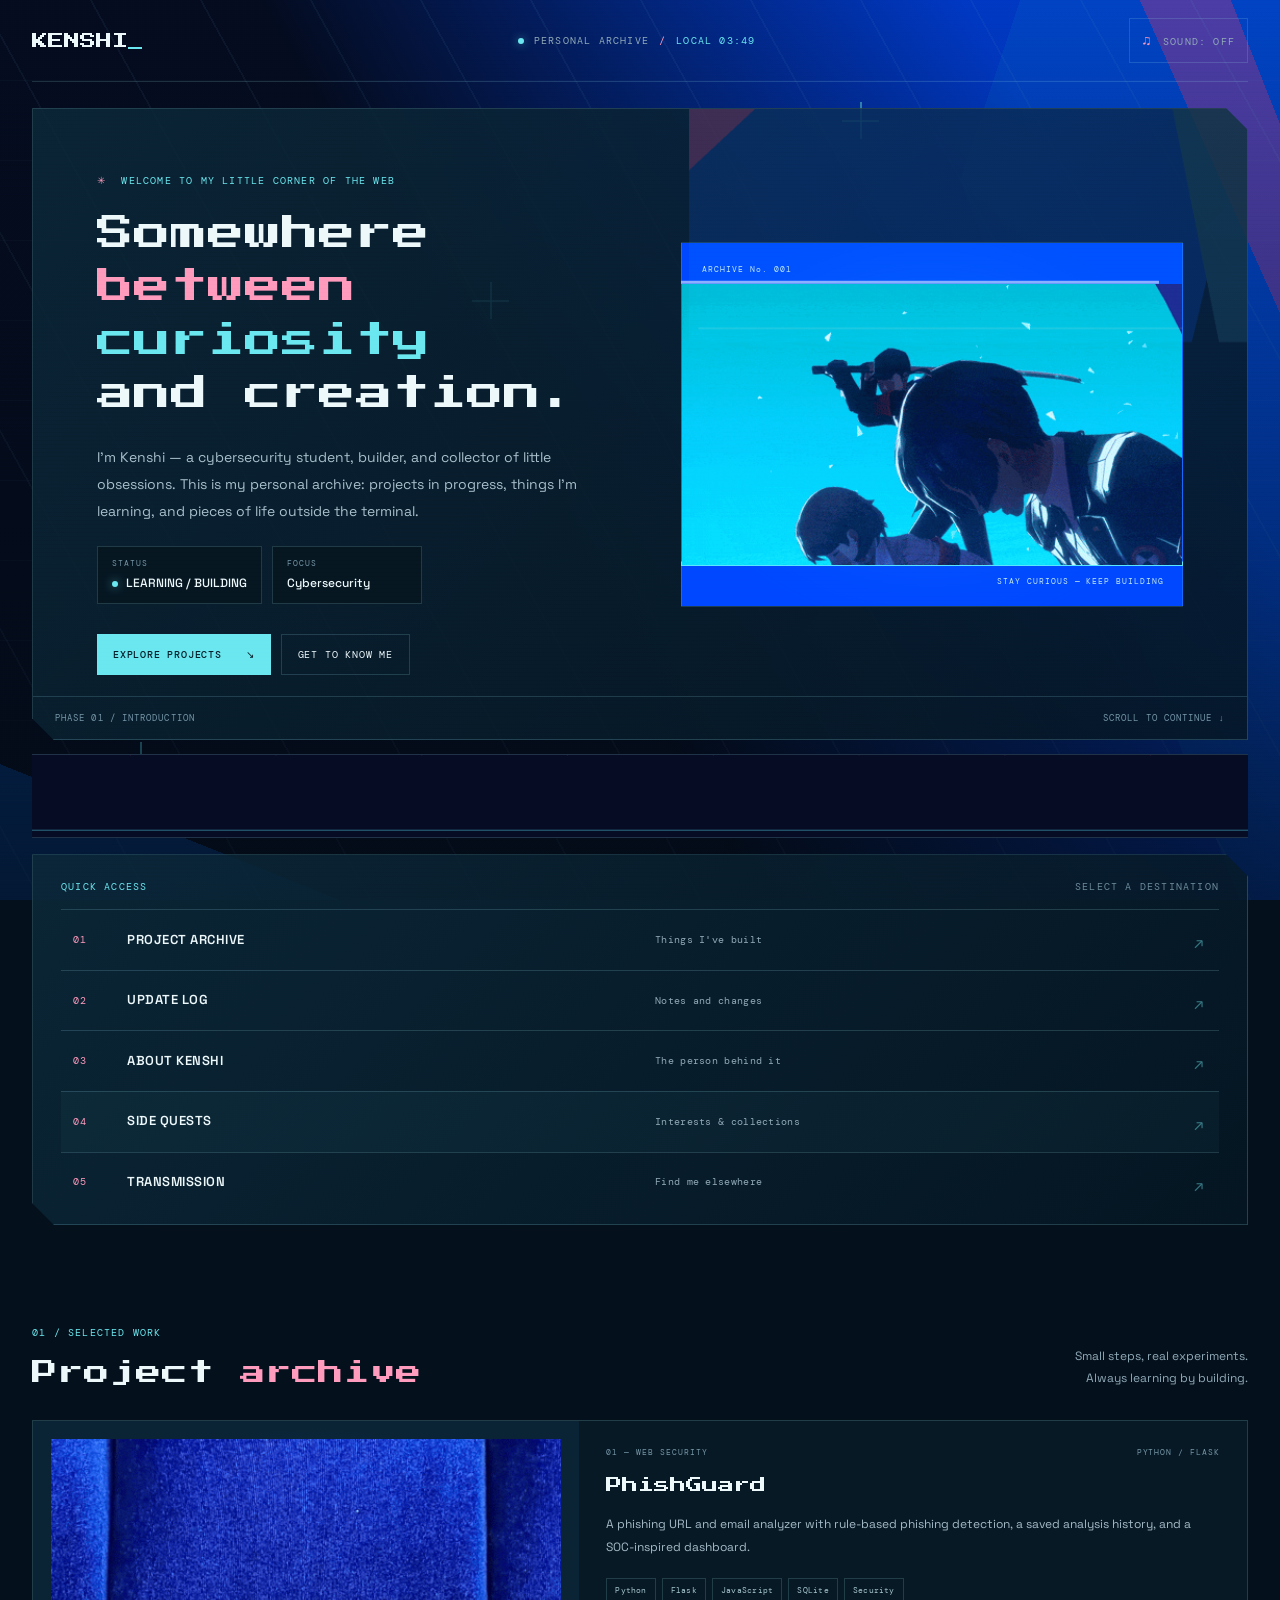
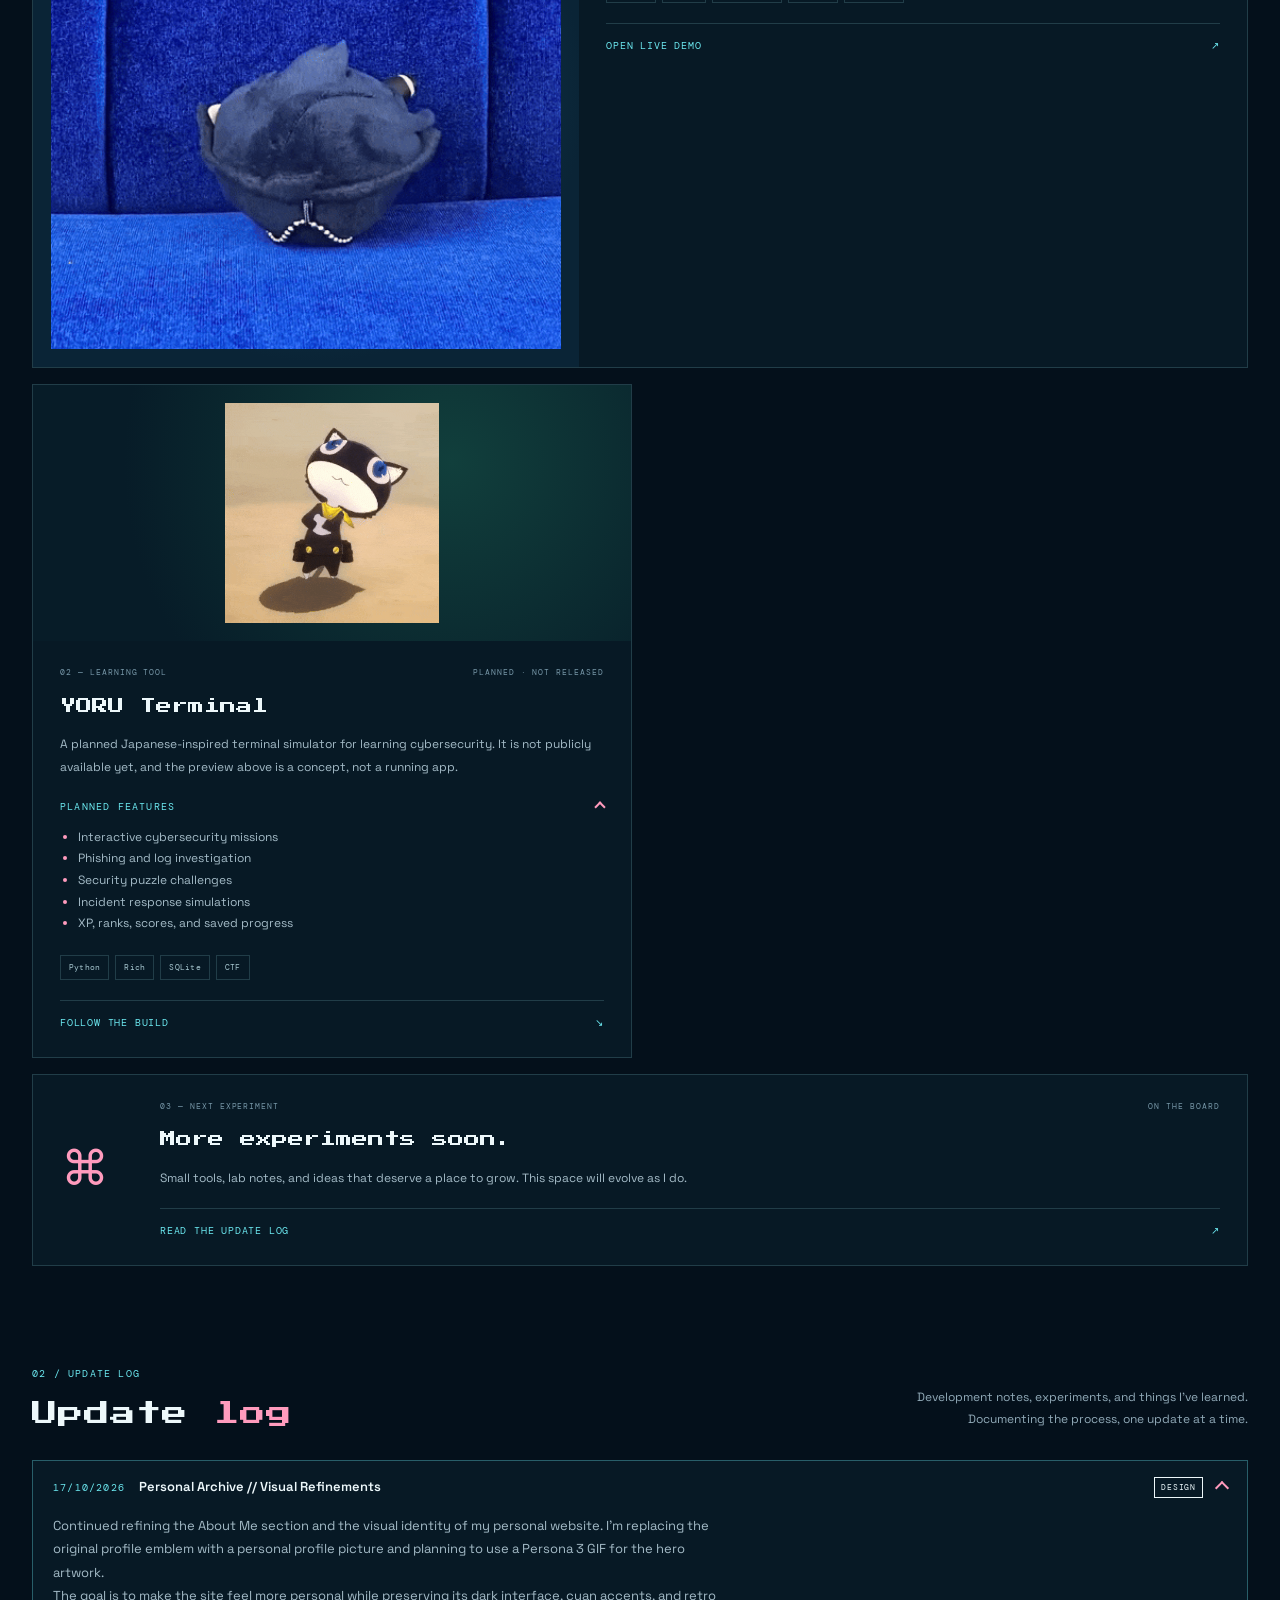
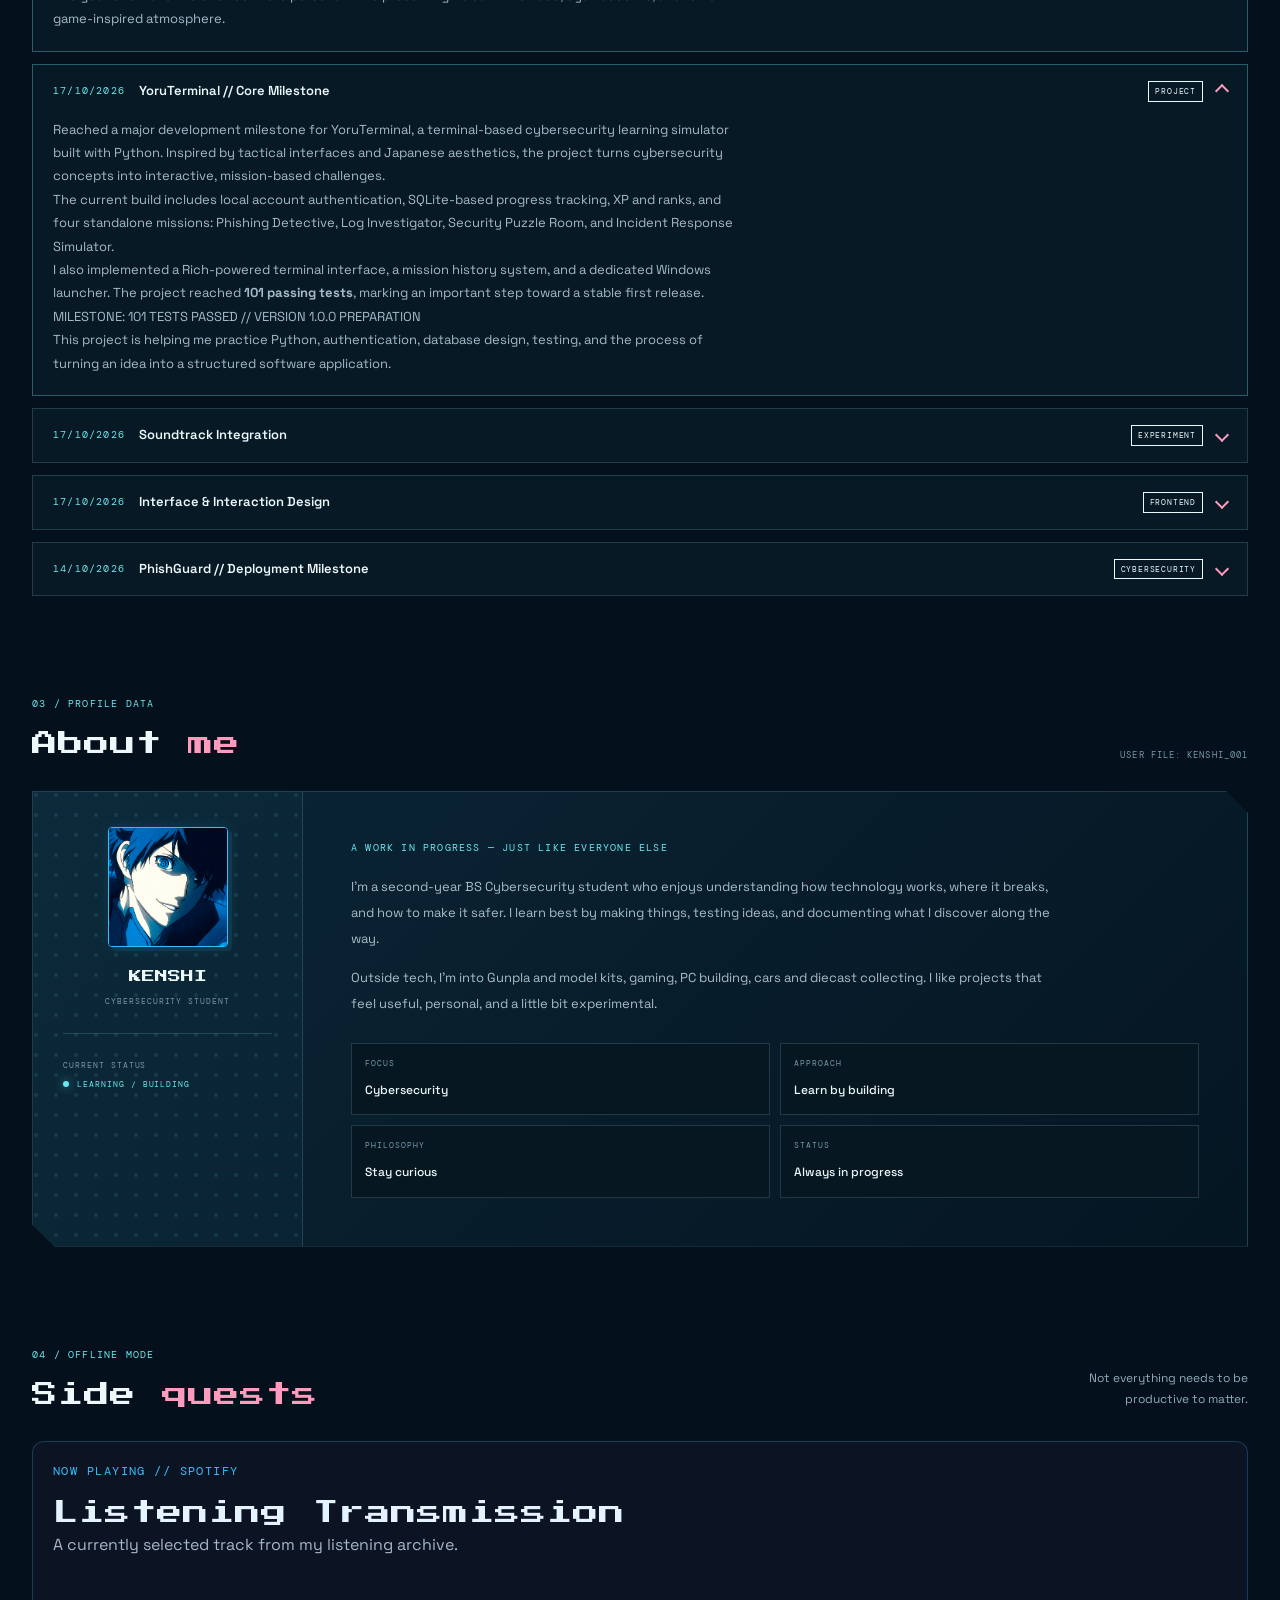
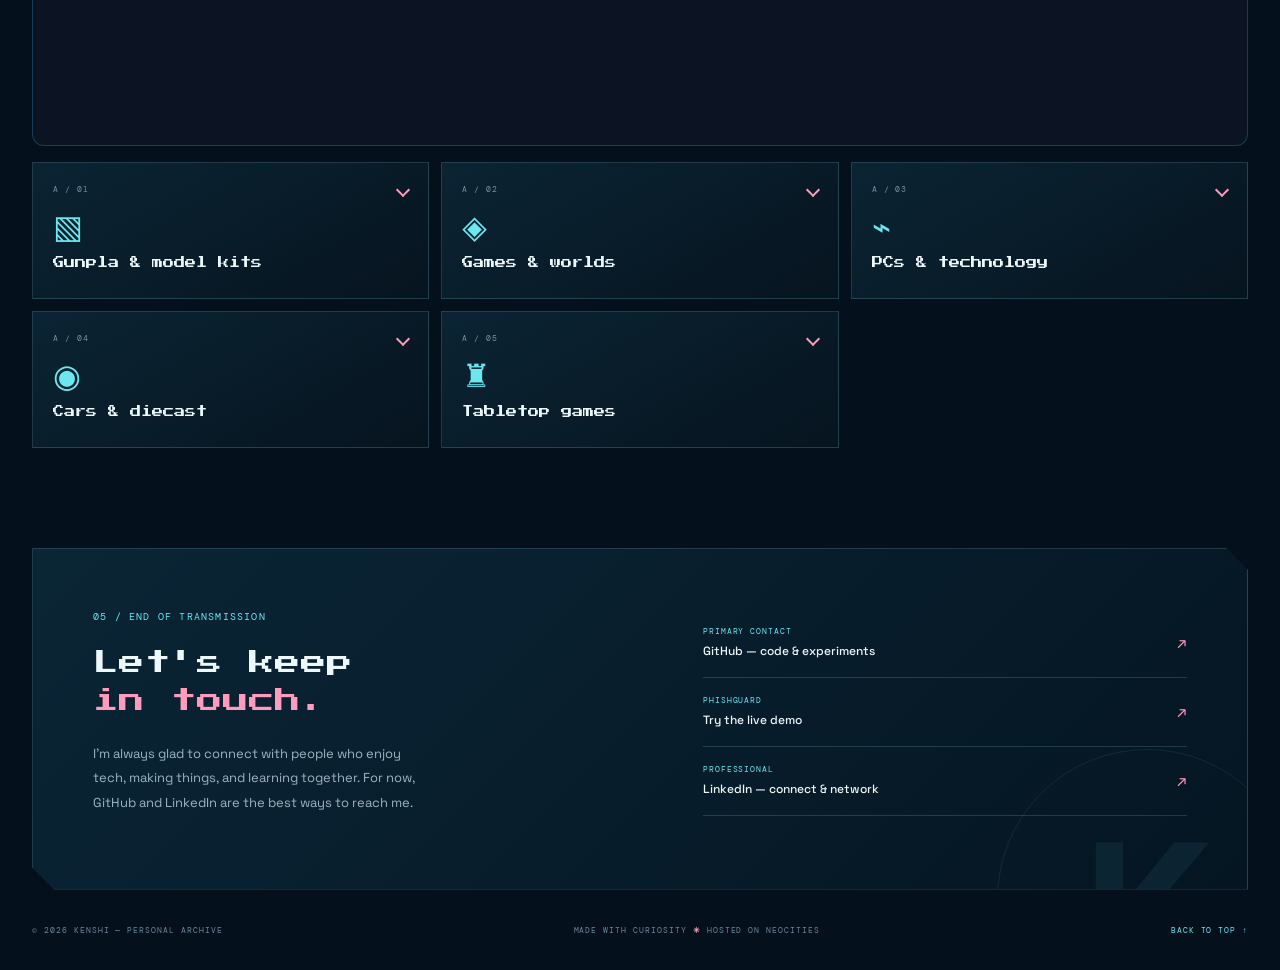
==== commit e328bc15: "Add files via upload" ====
--- a/index.html
+++ b/index.html
@@ -327,61 +327,26 @@
 
       
 
-<section class="now-playing panel" aria-labelledby="np-title">
-  <div class="np-header">
-    <h3 id="np-title">NOW PLAYING</h3>
-    <span class="tag">SPOTIFY / 01</span>
-  </div>
-
-  <div class="np-body spotify-layout">
-    <div class="np-art" aria-hidden="true">
-      <span>♪</span>
-      <span class="art-index">NO. 001</span>
-    </div>
-
-    <div class="np-info">
-      <p class="np-kicker">PERSONAL ARCHIVE // SOUND LOG</p>
-      <p class="np-track">Memories of You -Reload-</p>
-      <p class="np-artist">Azumi Takashi, ATLUS Sound Team, ATLUS GAME MUSIC</p>
-
-      <div class="np-bars" aria-hidden="true">
-        <i></i><i></i><i></i><i></i><i></i>
-        <i></i><i></i><i></i><i></i><i></i>
-      </div>
-
-      <p class="np-note">
-        A song from my current rotation.
+    <section class="now-playing">
+      <div class="section-label">NOW PLAYING // SPOTIFY</div>
+
+      <h2>Listening Transmission</h2>
+      <p class="now-playing-description">
+        A currently selected track from my listening archive.
       </p>
-    </div>
-  </div>
-
-  <div class="spotify-frame">
-    <div class="spotify-frame-label">
-      <span>PLAYBACK TERMINAL</span>
-      <span class="spotify-status">
-        <span class="status-dot"></span>
-        SPOTIFY EMBED
-      </span>
-    </div>
-
-    
-<iframe
-  title="Spotify music player"
-  src="https://open.spotify.com/embed/track/3R0XM0PaKh2R7WYF8UJYe0?theme=0"
-  width="100%"
-  height="152"
-  style="border: 0; border-radius: 8px;"
-  allow="autoplay; clipboard-write; encrypted-media; fullscreen; picture-in-picture"
-  loading="lazy"
-></iframe>
-
-  </div>
-
-  <p class="np-footer">
-    SOUNDTRACK TO THE PRESENT MOMENT
-    <span>K // ARCHIVE</span>
-  </p>
-</section>
+
+      
+      <iframe
+        title="Spotify music player"
+        src="https://open.spotify.com/embed/track/6YVajR33kCWLhWpMVD8AGD"
+        width="100%"
+        height="152"
+        style="border: 0; border-radius: 12px;"
+        allow="autoplay; clipboard-write; encrypted-media; fullscreen; picture-in-picture"
+        loading="lazy">
+      </iframe>
+
+    </section>
 
 
 
--- a/style.css
+++ b/style.css
@@ -1061,3 +1061,30 @@
   object-fit: cover;
   object-position: center;
 }
+
+
+.now-playing {
+  padding: 1.25rem;
+  border: 1px solid rgba(56, 189, 248, 0.25);
+  border-radius: 12px;
+  background: #0c1423;
+  color: #e5f3ff;
+}
+
+.now-playing .section-label {
+  color: #38bdf8;
+  font-family: "DM Mono", monospace;
+  font-size: 0.75rem;
+  letter-spacing: 0.12em;
+  margin-bottom: 0.75rem;
+}
+
+.now-playing-description {
+  color: #a6b6ca;
+  margin-bottom: 1rem;
+}
+
+.now-playing iframe {
+  display: block;
+  max-width: 100%;
+}
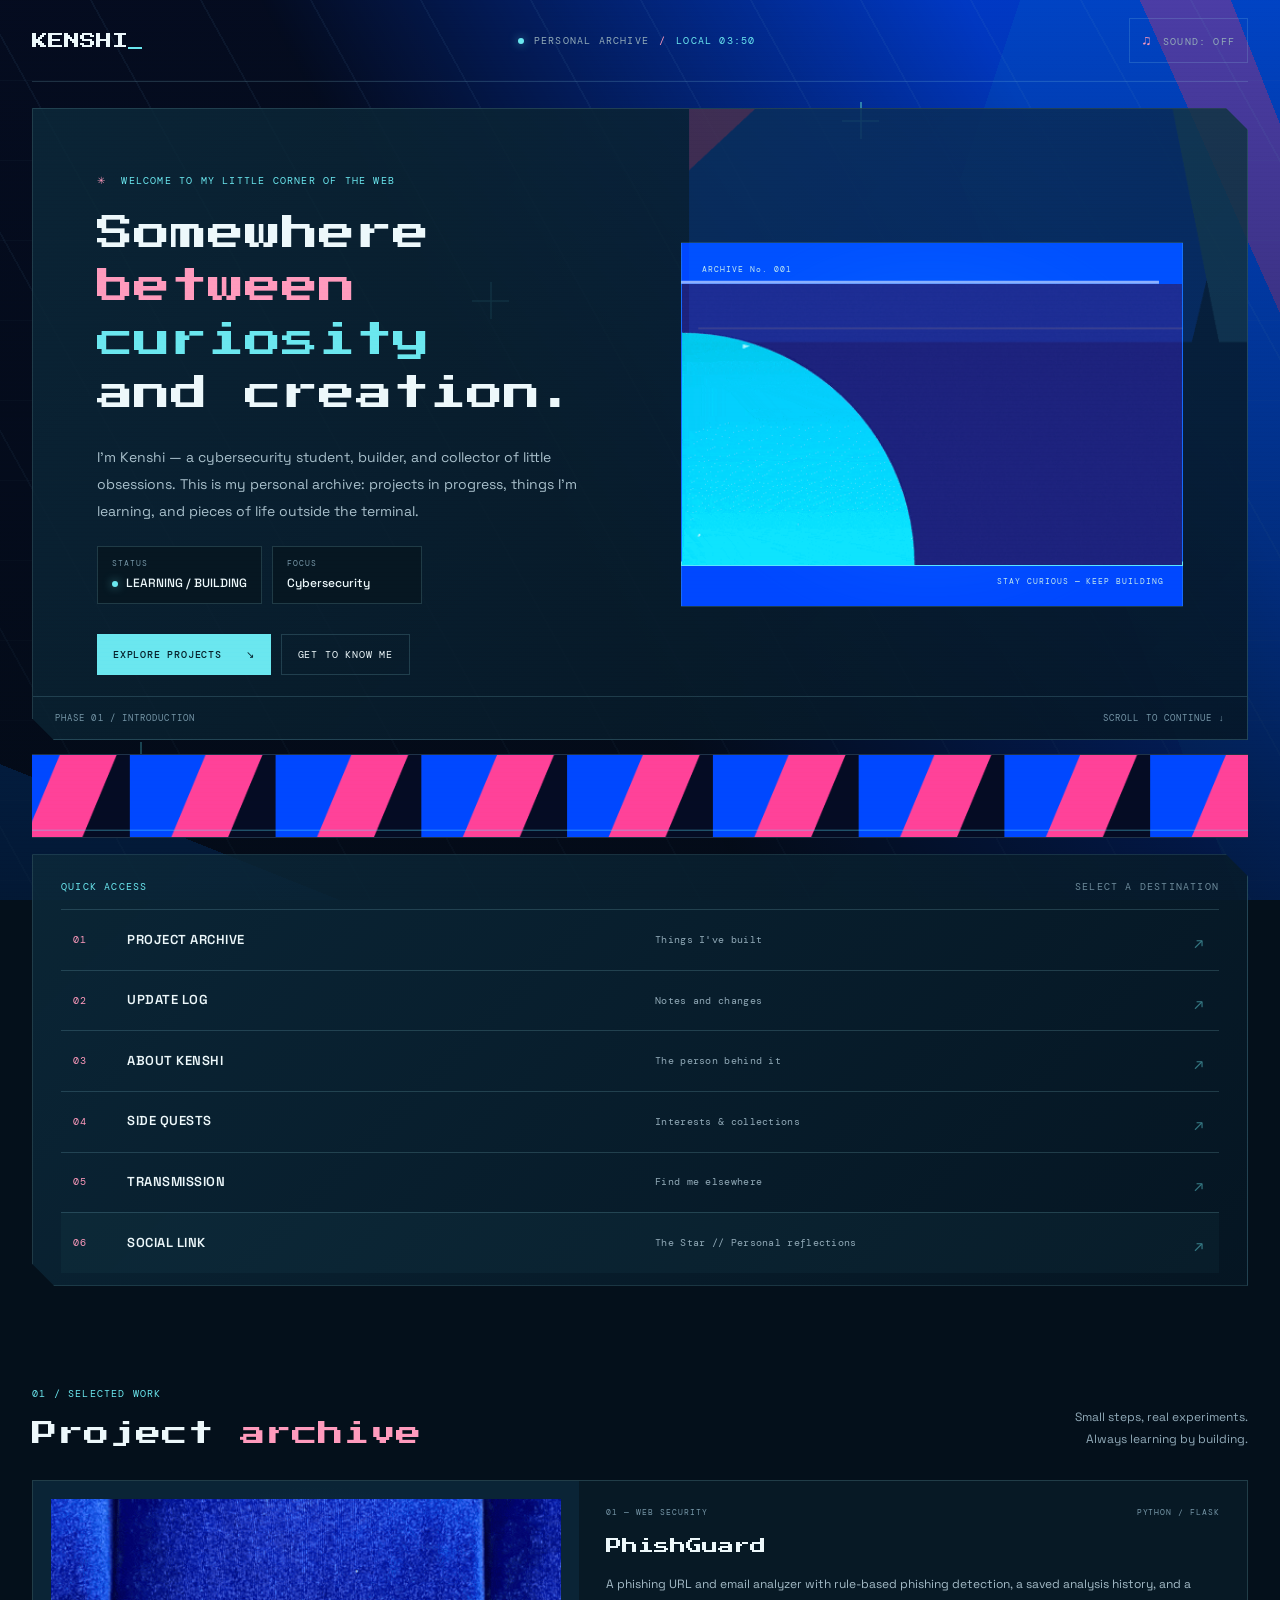
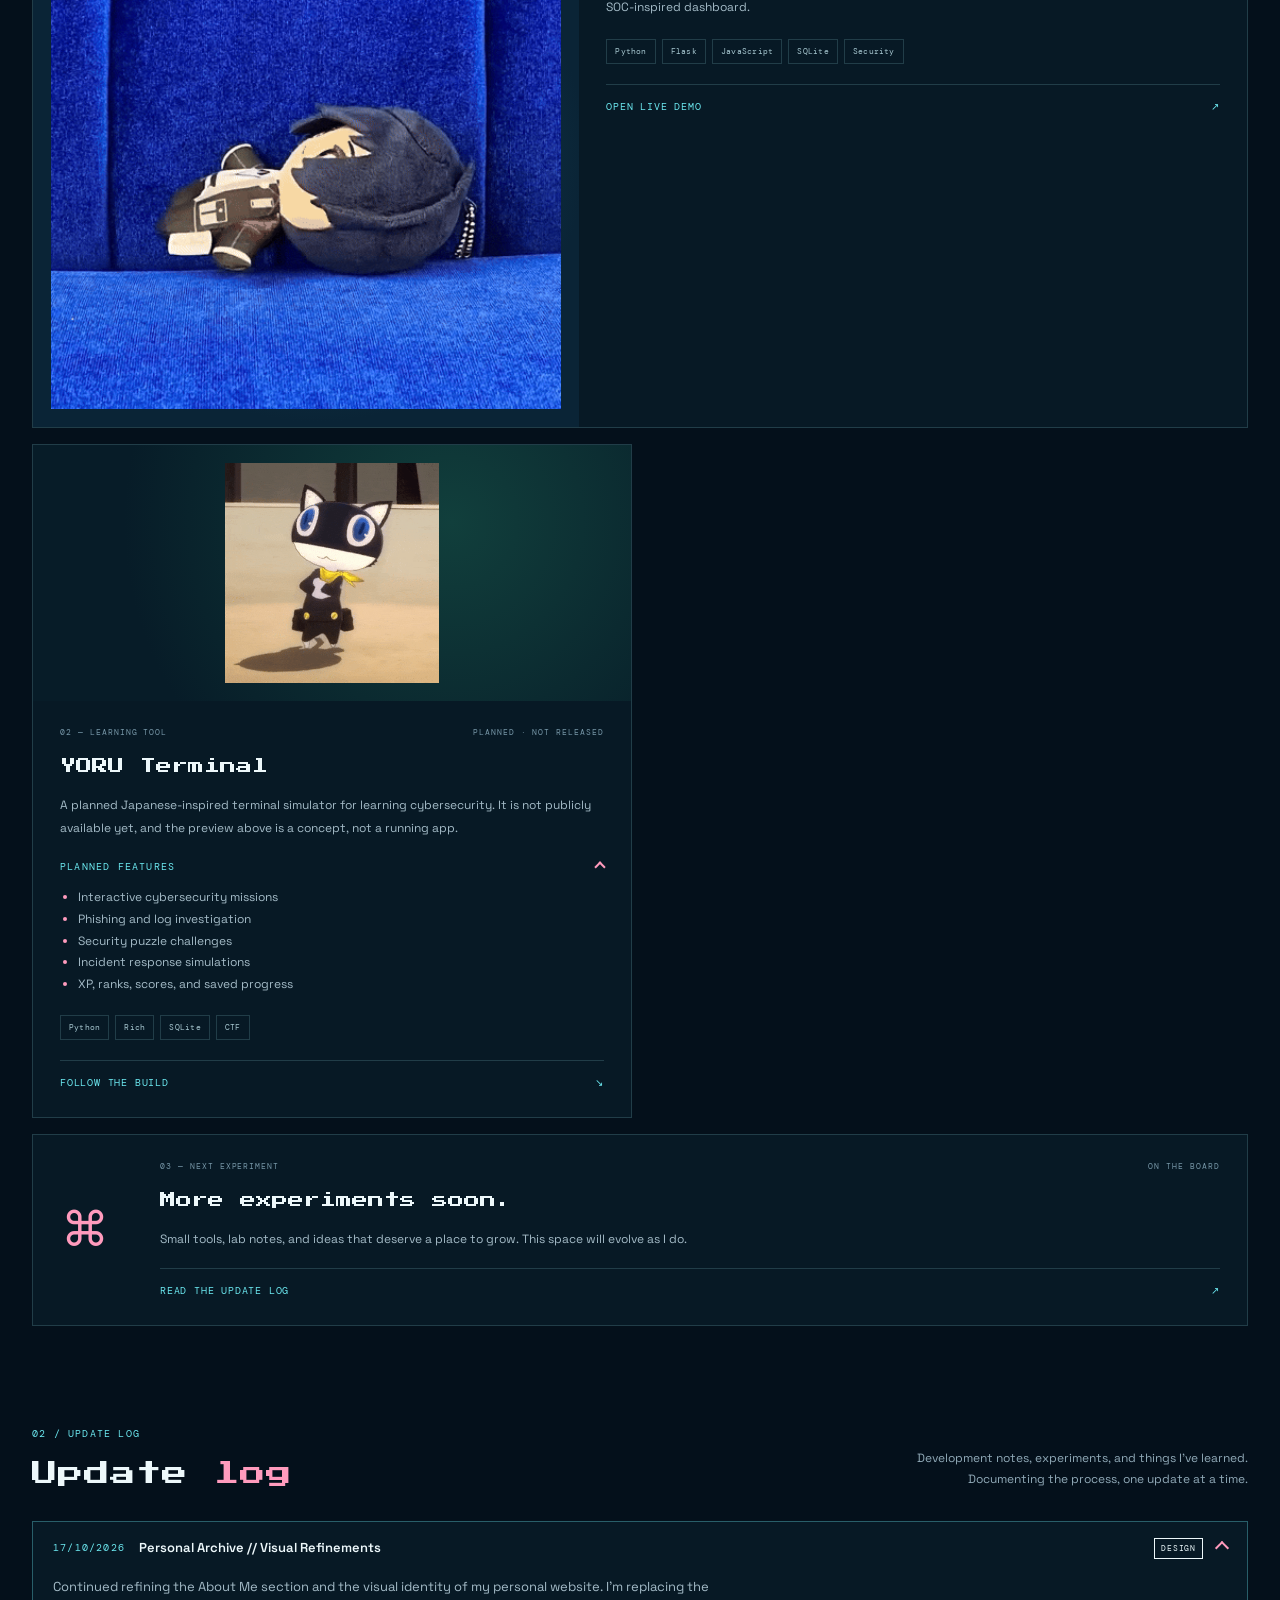
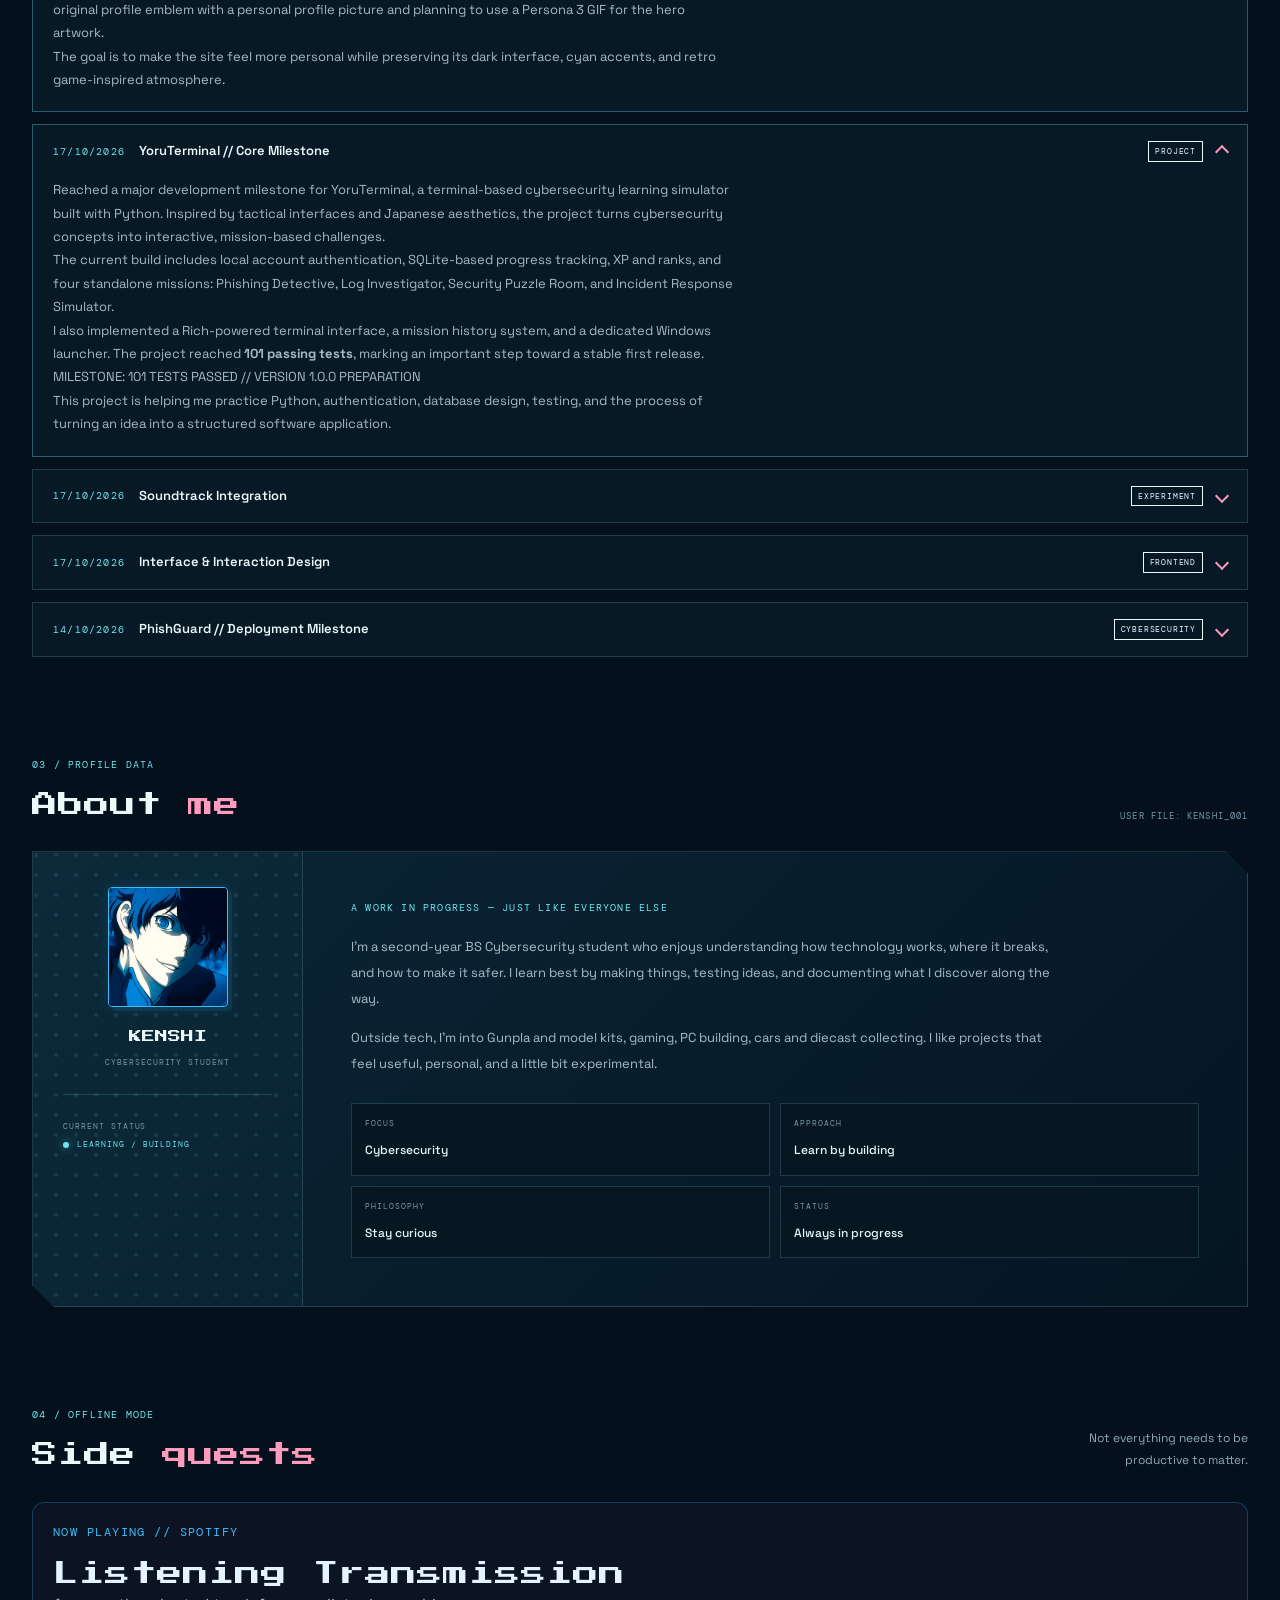
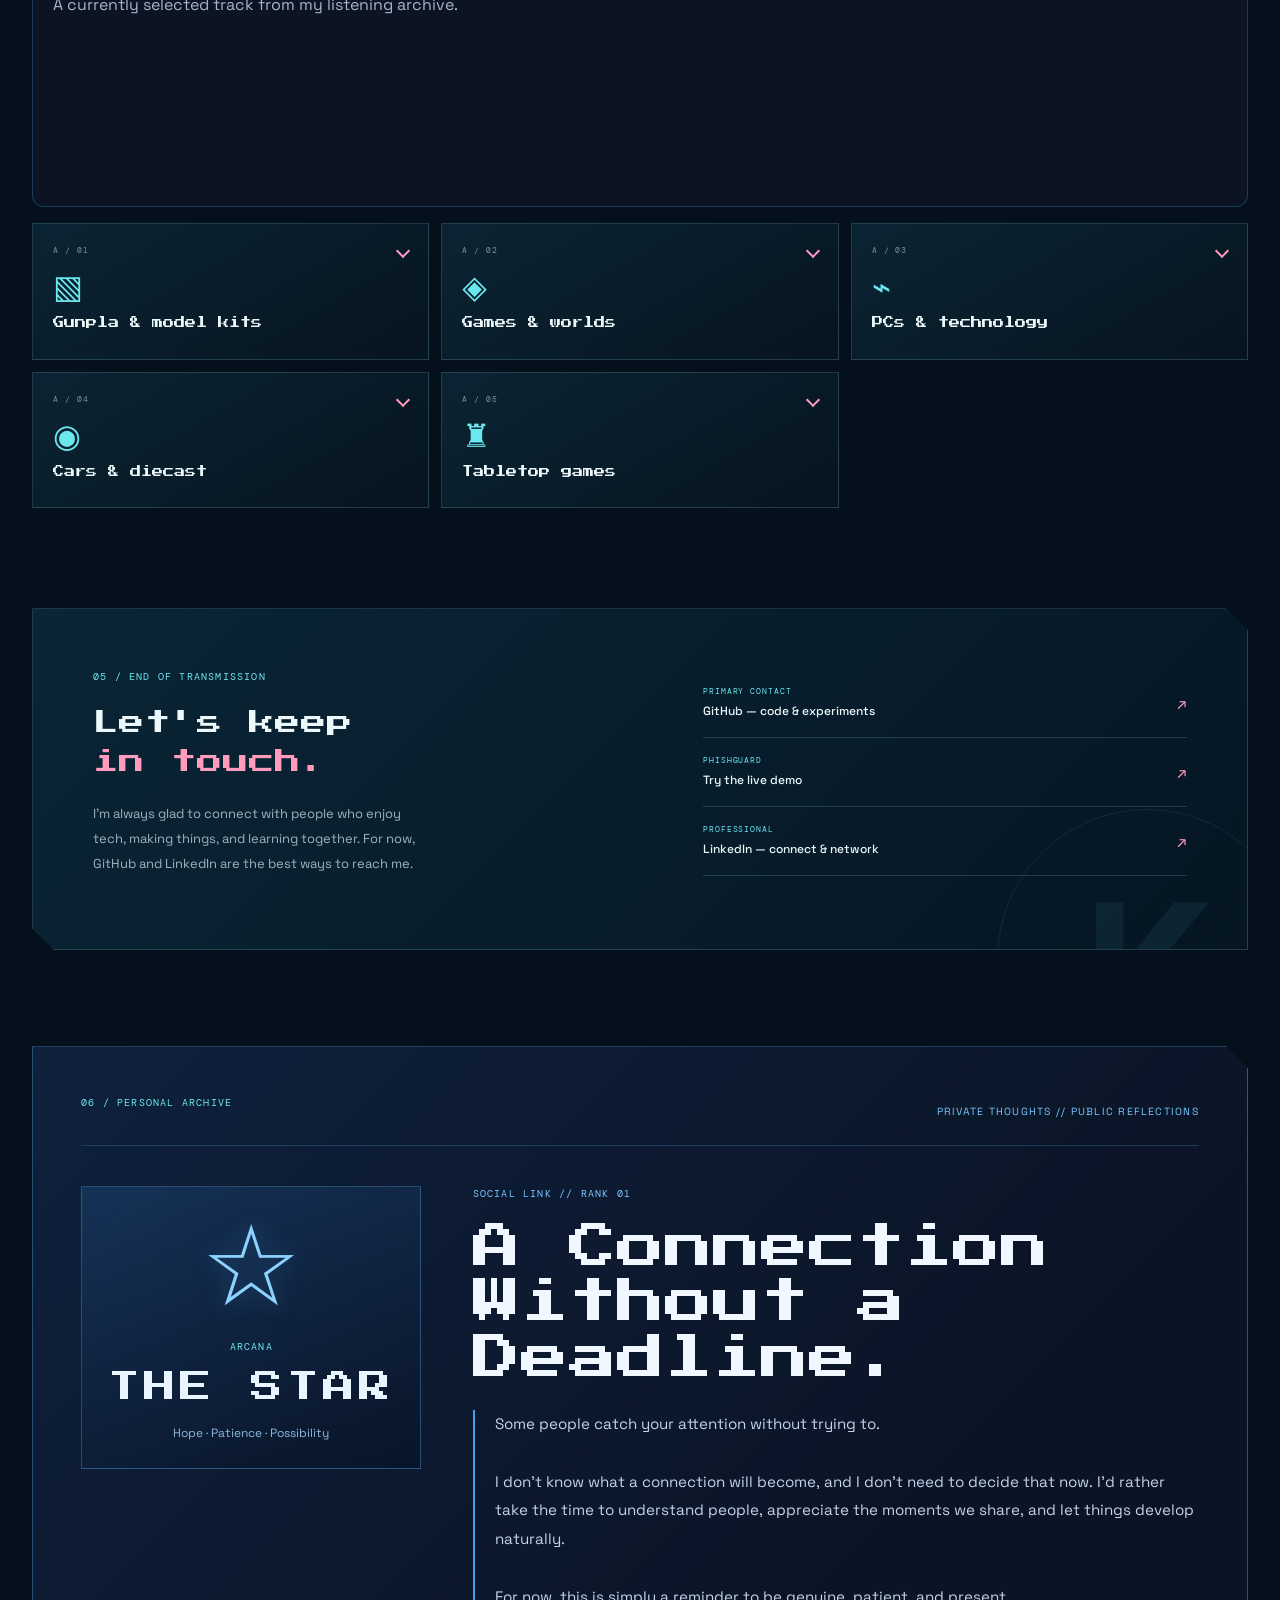
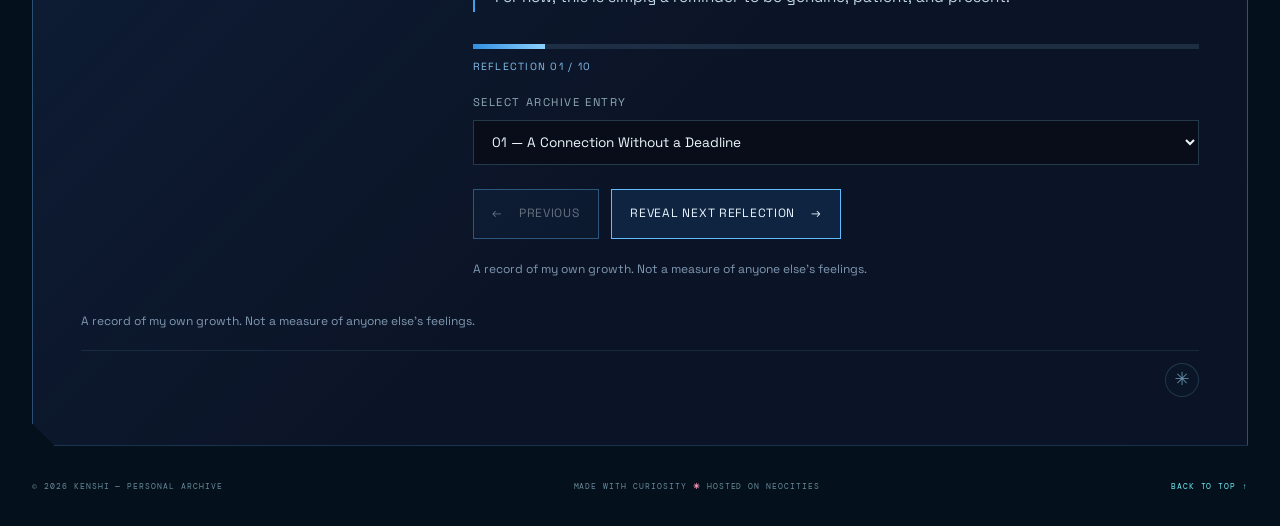
==== commit db6332a1: "Add files via upload" ====
--- a/index.html
+++ b/index.html
@@ -70,6 +70,7 @@
         <a class="menu-item" href="#about" data-sound><span class="menu-num">03</span><span class="menu-name">ABOUT KENSHI</span><span class="menu-desc">The person behind it</span><span class="menu-arrow" aria-hidden="true">↗</span></a>
         <a class="menu-item" href="#interests" data-sound><span class="menu-num">04</span><span class="menu-name">SIDE QUESTS</span><span class="menu-desc">Interests & collections</span><span class="menu-arrow" aria-hidden="true">↗</span></a>
         <a class="menu-item" href="#links" data-sound><span class="menu-num">05</span><span class="menu-name">TRANSMISSION</span><span class="menu-desc">Find me elsewhere</span><span class="menu-arrow" aria-hidden="true">↗</span></a>
+        <a class="menu-item" href="#social-link" data-sound><span class="menu-num">06</span><span class="menu-name">SOCIAL LINK</span><span class="menu-desc">The Star // Personal reflections</span><span class="menu-arrow" aria-hidden="true">↗</span></a>
       </div>
     </nav>
 
@@ -384,6 +385,200 @@
       <div class="contact-orbit" aria-hidden="true">K</div>
     </section>
 
+<section class="social-link-section panel" id="social-link" aria-labelledby="social-link-title">
+  <div class="social-link-header">
+    <p class="eyebrow">06 / PERSONAL ARCHIVE</p>
+    <p class="social-link-classification">PRIVATE THOUGHTS // PUBLIC REFLECTIONS</p>
+  </div>
+
+  <div class="social-link-main">
+    <div class="social-link-arcana">
+      <span class="social-link-star" aria-hidden="true">☆</span>
+      <p class="eyebrow">ARCANA</p>
+      <h2>THE STAR</h2>
+      <p class="social-link-subtitle">Hope · Patience · Possibility</p>
+    </div>
+
+    <div class="social-link-content">
+      
+      <p
+        class="eyebrow"
+        id="social-link-rank"
+        role="status"
+        aria-live="polite"
+        aria-atomic="true"
+      >
+        SOCIAL LINK // RANK 01
+      </p>
+
+
+      <h2 id="social-link-title" aria-live="off">
+        A Connection<br><em>Without a Deadline.</em>
+      </h2>
+
+      <blockquote id="social-link-reflection" aria-live="polite" aria-atomic="true">
+        Some people catch your attention without trying to.
+        <br><br>
+        I don't know what this connection will become, and I don't need to decide that now. I'd rather take the time to understand people, appreciate the moments we share, and let things develop naturally.
+        <br><br>
+        For now, this is simply a reminder to be genuine, patient, and present.
+      </blockquote>
+
+      <div class="social-link-progress" aria-label="Reflection progress">
+        <div class="social-link-progress-track">
+          <div class="social-link-progress-fill" id="social-link-progress-fill"></div>
+        </div>
+        <p id="social-link-progress-label">REFLECTION 01 / 10</p>
+      </div>
+
+    
+      <!-- Direct reflection navigation -->
+      <div class="social-link-selector">
+        <label for="social-link-jump">SELECT ARCHIVE ENTRY</label>
+
+        <select id="social-link-jump" name="social-link-jump">
+          <option value="0">01 — A Connection Without a Deadline</option>
+          <option value="1">02 — The Value of Patience</option>
+          <option value="2">03 — Small Moments Matter</option>
+          <option value="3">04 — Be Curious, Not Certain</option>
+          <option value="4">05 — Keep My Own Rhythm</option>
+          <option value="5">06 — Honesty Without Pressure</option>
+          <option value="6">07 — Let People Be Themselves</option>
+          <option value="7">08 — Make Peace With Uncertainty</option>
+          <option value="8">09 — Choose Mutual Effort</option>
+          <option value="9">10 — Hope, With Both Feet on the Ground</option>
+        </select>
+      </div>
+
+      
+      <div class="social-link-controls">
+        <button
+          class="social-link-button"
+          id="social-link-previous"
+          type="button"
+          data-sound
+          disabled
+        >
+          <span aria-hidden="true">←</span> PREVIOUS
+        </button>
+
+        <button
+          class="social-link-button"
+          id="social-link-next"
+          type="button"
+          data-sound
+        >
+          REVEAL NEXT <span aria-hidden="true">→</span>
+        </button>
+      </div>
+
+
+      <p class="social-link-footnote">
+        A record of my own growth. Not a measure of anyone else's feelings.
+      </p>
+    </div>
+  </div>
+
+  
+      <p class="social-link-footnote">
+        A record of my own growth. Not a measure of anyone else's feelings.
+      </p>
+
+      <!-- Hidden archive access -->
+      <div class="archive-secret-access">
+        <button
+          type="button"
+          id="secret-trigger"
+          class="secret-trigger"
+          aria-label="Inspect archive"
+          title="Inspect archive"
+        >✳</button>
+
+        <button
+          type="button"
+          id="secret-unlock"
+          class="social-link-button"
+          hidden
+        >
+          UNLISTED MEMORY <span aria-hidden="true">↗</span>
+        </button>
+      </div>
+    </div>
+  </div>
+</section>
+
+<section
+  id="secret-page"
+  class="social-link-section panel secret-page"
+  aria-labelledby="secret-page-title"
+  hidden
+>
+  <div class="social-link-header">
+    <p class="eyebrow">UNLISTED ENTRY // 001</p>
+    <p class="social-link-classification">
+      PERSONAL RECORD — UNINDEXED
+    </p>
+  </div>
+
+  <div class="social-link-main">
+    <div class="social-link-arcana">
+      <span class="social-link-star" aria-hidden="true">☆</span>
+      <p class="eyebrow">ARCHIVE RECORD</p>
+      <h2>UNWRITTEN</h2>
+      <p class="social-link-subtitle">
+        Memory · Time · Possibility
+      </p>
+    </div>
+
+    <div class="social-link-content">
+      <p class="eyebrow">UNLISTED MEMORY</p>
+
+      <h2 id="secret-page-title">
+        An Unwritten<br><em>Chapter.</em>
+      </h2>
+
+      <blockquote>
+        Sometimes, someone becomes part of your thoughts
+        in ways you never expected.
+
+        <br><br>
+
+        It's the little moments that stay with you,
+        the things you remember without trying, and
+        the possibility of knowing someone a little better
+        with time.
+
+        <br><br>
+
+        I don't know what the future holds, and I don't
+        need to find out today. For now, I'll let things
+        unfold naturally, appreciate what is real, and
+        leave room for life to surprise me.
+
+        <br><br>
+
+        Some chapters don't need an ending yet.
+      </blockquote>
+
+      <div class="social-link-controls">
+        <button
+          type="button"
+          id="secret-return"
+          class="social-link-button"
+          data-sound
+        >
+          ← RETURN TO ARCHIVE
+        </button>
+      </div>
+
+      <p class="social-link-footnote">
+        END OF RECORD // THE REST REMAINS UNWRITTEN
+      </p>
+    </div>
+  </div>
+</section>
+
+
     <footer class="footer"><span>© <span id="year"></span> KENSHI — PERSONAL ARCHIVE</span><span>MADE WITH CURIOSITY <b aria-hidden="true">✳</b> HOSTED ON NEOCITIES</span><a href="#home" data-sound>BACK TO TOP ↑</a></footer>
     <div class="toast" id="toast" role="status" aria-live="polite"></div>
   </main>
--- a/style.css
+++ b/style.css
@@ -1088,3 +1088,480 @@
   display: block;
   max-width: 100%;
 }
+
+
+/* =========================================
+   SOCIAL LINK ARCHIVE // THE STAR ARCANA
+   ========================================= */
+
+.social-link-section {
+  position: relative;
+  margin-top: 6rem;
+  overflow: hidden;
+  padding: clamp(1.5rem, 4vw, 3rem);
+  border: 1px solid rgba(104, 190, 255, 0.35);
+  background:
+    linear-gradient(135deg, rgba(24, 66, 120, 0.28), transparent 60%),
+    var(--panel, #0b1426);
+}
+
+.social-link-header {
+  display: flex;
+  align-items: center;
+  justify-content: space-between;
+  flex-wrap: wrap;
+  gap: 0.75rem;
+  padding-bottom: 1rem;
+  border-bottom: 1px solid rgba(104, 190, 255, 0.2);
+}
+
+.social-link-classification {
+  margin: 0;
+  color: #75c7ff;
+  font-size: 0.65rem;
+  letter-spacing: 0.12em;
+}
+
+.social-link-main {
+  display: grid;
+  grid-template-columns: minmax(150px, 0.75fr) minmax(0, 1.6fr);
+  gap: clamp(1.5rem, 4vw, 3.5rem);
+  padding-top: 2.5rem;
+}
+
+.social-link-arcana {
+  align-self: start;
+  padding: 1.5rem 1rem;
+  text-align: center;
+  border: 1px solid rgba(104, 190, 255, 0.3);
+  background: linear-gradient(
+    160deg,
+    rgba(49, 128, 207, 0.2),
+    rgba(8, 19, 38, 0.8)
+  );
+}
+
+.social-link-star {
+  display: block;
+  margin-bottom: 1rem;
+  color: #8bd2ff;
+  font-size: clamp(4rem, 10vw, 7rem);
+  line-height: 1;
+  text-shadow: 0 0 25px rgba(86, 181, 255, 0.4);
+}
+
+.social-link-arcana .eyebrow {
+  margin-bottom: 0.5rem;
+}
+
+.social-link-arcana h2 {
+  margin: 0;
+  color: #e8f5ff;
+  font-size: clamp(1.4rem, 3vw, 2rem);
+  letter-spacing: 0.12em;
+}
+
+.social-link-subtitle {
+  margin: 0.75rem 0 0;
+  color: #8eb8dc;
+  font-size: 0.75rem;
+  line-height: 1.7;
+}
+
+.social-link-content {
+  min-width: 0;
+}
+
+.social-link-content > .eyebrow {
+  color: #78c7ff;
+  letter-spacing: 0.12em;
+}
+
+.social-link-content h2 {
+  margin: 1rem 0 1.5rem;
+  color: #f0f7ff;
+  font-size: clamp(1.8rem, 4vw, 3rem);
+  line-height: 1.15;
+}
+
+.social-link-content h2 em {
+  color: #78c7ff;
+  font-style: normal;
+}
+
+.social-link-content blockquote {
+  margin: 0;
+  padding-left: 1.25rem;
+  border-left: 2px solid #439fe8;
+  color: #c2d4e8;
+  font-size: 0.95rem;
+  line-height: 1.9;
+  white-space: normal;
+}
+
+.social-link-progress {
+  margin-top: 2rem;
+}
+
+.social-link-progress-track {
+  width: 100%;
+  height: 5px;
+  overflow: hidden;
+  background: rgba(125, 177, 219, 0.16);
+}
+
+.social-link-progress-fill {
+  width: 10%;
+  height: 100%;
+  background: linear-gradient(90deg, #328fe0, #8bd2ff);
+  transition: width 300ms ease;
+}
+
+.social-link-progress p {
+  margin: 0.65rem 0 0;
+  color: #83bce8;
+  font-size: 0.65rem;
+  letter-spacing: 0.12em;
+}
+
+.social-link-button {
+  display: inline-flex;
+  align-items: center;
+  justify-content: center;
+  gap: 1rem;
+  margin-top: 1.5rem;
+  padding: 0.9rem 1.15rem;
+  border: 1px solid #62baff;
+  background: rgba(37, 111, 182, 0.18);
+  color: #e8f5ff;
+  font: inherit;
+  font-size: 0.75rem;
+  letter-spacing: 0.06em;
+  cursor: pointer;
+  transition:
+    background 180ms ease,
+    border-color 180ms ease,
+    transform 180ms ease;
+}
+
+.social-link-button:hover {
+  border-color: #b0e0ff;
+  background: rgba(54, 145, 220, 0.32);
+  transform: translateY(-2px);
+}
+
+.social-link-button:focus-visible {
+  outline: 2px solid #b0e0ff;
+  outline-offset: 4px;
+}
+
+.social-link-footnote {
+  margin-top: 1.25rem;
+  color: #8198b1;
+  font-size: 0.75rem;
+  line-height: 1.7;
+}
+
+@media (max-width: 640px) {
+  .social-link-main {
+    grid-template-columns: 1fr;
+    gap: 1.5rem;
+    padding-top: 1.5rem;
+  }
+
+  .social-link-arcana {
+    padding: 1.25rem;
+  }
+
+  .social-link-star {
+    font-size: 4rem;
+  }
+
+  .social-link-button {
+    width: 100%;
+  }
+}
+
+@media (prefers-reduced-motion: reduce) {
+  .social-link-progress-fill,
+  .social-link-button {
+    transition: none;
+  }
+}
+
+.social-link-controls {
+  display: flex;
+  flex-wrap: wrap;
+  gap: 0.75rem;
+  margin-top: 1.5rem;
+}
+
+.social-link-controls .social-link-button {
+  margin-top: 0;
+}
+
+.social-link-button:disabled {
+  opacity: 0.4;
+  cursor: not-allowed;
+  transform: none;
+}
+
+@media (max-width: 640px) {
+  .social-link-controls {
+    flex-direction: column;
+  }
+}
+
+
+/* =========================================
+   SECRET ARCHIVE // HIDDEN ACCESS
+   ========================================= */
+
+.archive-secret-access {
+  display: flex;
+  align-items: center;
+  justify-content: flex-end;
+  flex-wrap: wrap;
+  gap: 12px;
+  margin-top: 18px;
+  padding-top: 12px;
+  border-top: 1px solid rgba(120, 190, 220, 0.12);
+}
+
+/* Hidden star trigger */
+.secret-trigger {
+  display: inline-flex;
+  align-items: center;
+  justify-content: center;
+  width: 34px;
+  height: 34px;
+  padding: 0;
+  border: 1px solid rgba(120, 190, 220, 0.2);
+  border-radius: 50%;
+  background: rgba(12, 24, 42, 0.65);
+  color: rgba(150, 205, 230, 0.65);
+  font: inherit;
+  font-size: 18px;
+  cursor: pointer;
+  transition:
+    color 0.25s ease,
+    border-color 0.25s ease,
+    background 0.25s ease,
+    box-shadow 0.25s ease,
+    transform 0.25s ease;
+}
+
+.secret-trigger:hover,
+.secret-trigger:focus-visible {
+  color: #8be9ff;
+  border-color: rgba(139, 233, 255, 0.75);
+  background: rgba(56, 189, 248, 0.1);
+  box-shadow: 0 0 16px rgba(56, 189, 248, 0.12);
+  outline: none;
+}
+
+.secret-trigger:hover {
+  transform: rotate(45deg);
+}
+
+/* Unlocked secret-menu button */
+#secret-unlock {
+  display: inline-flex;
+  align-items: center;
+  justify-content: center;
+  gap: 10px;
+  padding: 10px 14px;
+  border: 1px solid rgba(139, 233, 255, 0.4);
+  background: rgba(56, 189, 248, 0.07);
+  color: #8be9ff;
+  font-family: inherit;
+  font-size: 0.72rem;
+  letter-spacing: 0.12em;
+  text-align: center;
+  cursor: pointer;
+  transition:
+    background 0.25s ease,
+    border-color 0.25s ease,
+    box-shadow 0.25s ease,
+    transform 0.25s ease;
+}
+
+#secret-unlock:hover,
+#secret-unlock:focus-visible {
+  background: rgba(56, 189, 248, 0.15);
+  border-color: #8be9ff;
+  box-shadow: 0 0 18px rgba(56, 189, 248, 0.1);
+  outline: none;
+  transform: translateY(-2px);
+}
+
+#secret-unlock span {
+  font-size: 1rem;
+  transition: transform 0.25s ease;
+}
+
+#secret-unlock:hover span {
+  transform: translate(2px, -2px);
+}
+
+/* Secret page return button */
+#secret-return {
+  border-color: rgba(139, 233, 255, 0.3);
+  color: #8be9ff;
+}
+
+#secret-return:hover,
+#secret-return:focus-visible {
+  border-color: #8be9ff;
+  background: rgba(56, 189, 248, 0.08);
+  box-shadow: 0 0 16px rgba(56, 189, 248, 0.1);
+}
+
+/* Keep hidden elements hidden even when other CSS sets display */
+.secret-page[hidden],
+#secret-unlock[hidden] {
+  display: none !important;
+}
+
+/* Respect reduced-motion preferences */
+@media (prefers-reduced-motion: reduce) {
+  .secret-trigger,
+  #secret-unlock,
+  #secret-unlock span {
+    transition: none;
+  }
+
+  .secret-trigger:hover,
+  #secret-unlock:hover {
+    transform: none;
+  }
+}
+
+/* Small screens */
+@media (max-width: 480px) {
+  .archive-secret-access {
+    gap: 8px;
+  }
+
+  #secret-unlock {
+    max-width: 100%;
+    padding: 9px 10px;
+    font-size: 0.65rem;
+  }
+}
+
+/* Prevent the secret-page title from overflowing */
+#secret-page .social-link-arcana {
+  min-width: 0;
+  max-width: 100%;
+}
+
+#secret-page .social-link-arcana h2 {
+  max-width: 100%;
+  font-size: clamp(1.5rem, 4vw, 2.5rem);
+  overflow-wrap: anywhere;
+  word-break: normal;
+  line-height: 1.1;
+}
+
+
+/* Smaller UNWRITTEN heading on the secret archive page */
+
+#secret-page .social-link-arcana h2 {
+  font-size: clamp(1rem, 2vw, 1.5rem);
+  letter-spacing: 0.02em;
+  line-height: 1.2;
+  overflow-wrap: anywhere;
+}
+
+
+/* SOCIAL LINK ARCHIVE // REFLECTION SELECTOR */
+.social-link-selector {
+  display: grid;
+  gap: 8px;
+  margin: 18px 0;
+}
+
+.social-link-selector label {
+  color: var(--muted, #94a3b8);
+  font-size: 0.7rem;
+  letter-spacing: 0.14em;
+}
+
+.social-link-selector select {
+  width: 100%;
+  min-width: 0;
+  padding: 12px 14px;
+  border: 1px solid rgba(120, 190, 220, 0.25);
+  border-radius: 0;
+  background: rgba(8, 13, 24, 0.9);
+  color: inherit;
+  font: inherit;
+  font-size: 0.85rem;
+  cursor: pointer;
+}
+
+.social-link-selector select:hover,
+.social-link-selector select:focus-visible {
+  border-color: #38bdf8;
+  outline: 2px solid transparent;
+  box-shadow: 0 0 12px rgba(56, 189, 248, 0.12);
+}
+
+
+/* SOCIAL LINK ARCHIVE // REFLECTION TRANSITION */
+#social-link-title,
+#social-link-reflection {
+  transition: opacity 160ms ease, transform 160ms ease;
+}
+
+#social-link-title.reflection-changing,
+#social-link-reflection.reflection-changing {
+  opacity: 0;
+  transform: translateY(5px);
+}
+
+@media (prefers-reduced-motion: reduce) {
+  #social-link-title,
+  #social-link-reflection {
+    transition: none;
+  }
+}
+
+@media (prefers-reduced-motion: reduce) {
+  .social-link-progress-fill {
+    transition: none;
+  }
+}
+
+
+/* SOCIAL LINK ARCHIVE // RANK-UP FEEDBACK */
+#social-link-rank.rank-up {
+  animation: social-link-rank-up 320ms ease-out;
+}
+
+@keyframes social-link-rank-up {
+  0% {
+    opacity: 0.65;
+    text-shadow: 0 0 0 transparent;
+    transform: translateY(2px);
+  }
+
+  55% {
+    opacity: 1;
+    text-shadow: 0 0 10px rgba(56, 189, 248, 0.65);
+    transform: translateY(0);
+  }
+
+  100% {
+    opacity: 1;
+    text-shadow: 0 0 0 transparent;
+    transform: translateY(0);
+  }
+}
+
+@media (prefers-reduced-motion: reduce) {
+  #social-link-rank.rank-up {
+    animation: none;
+  }
+}
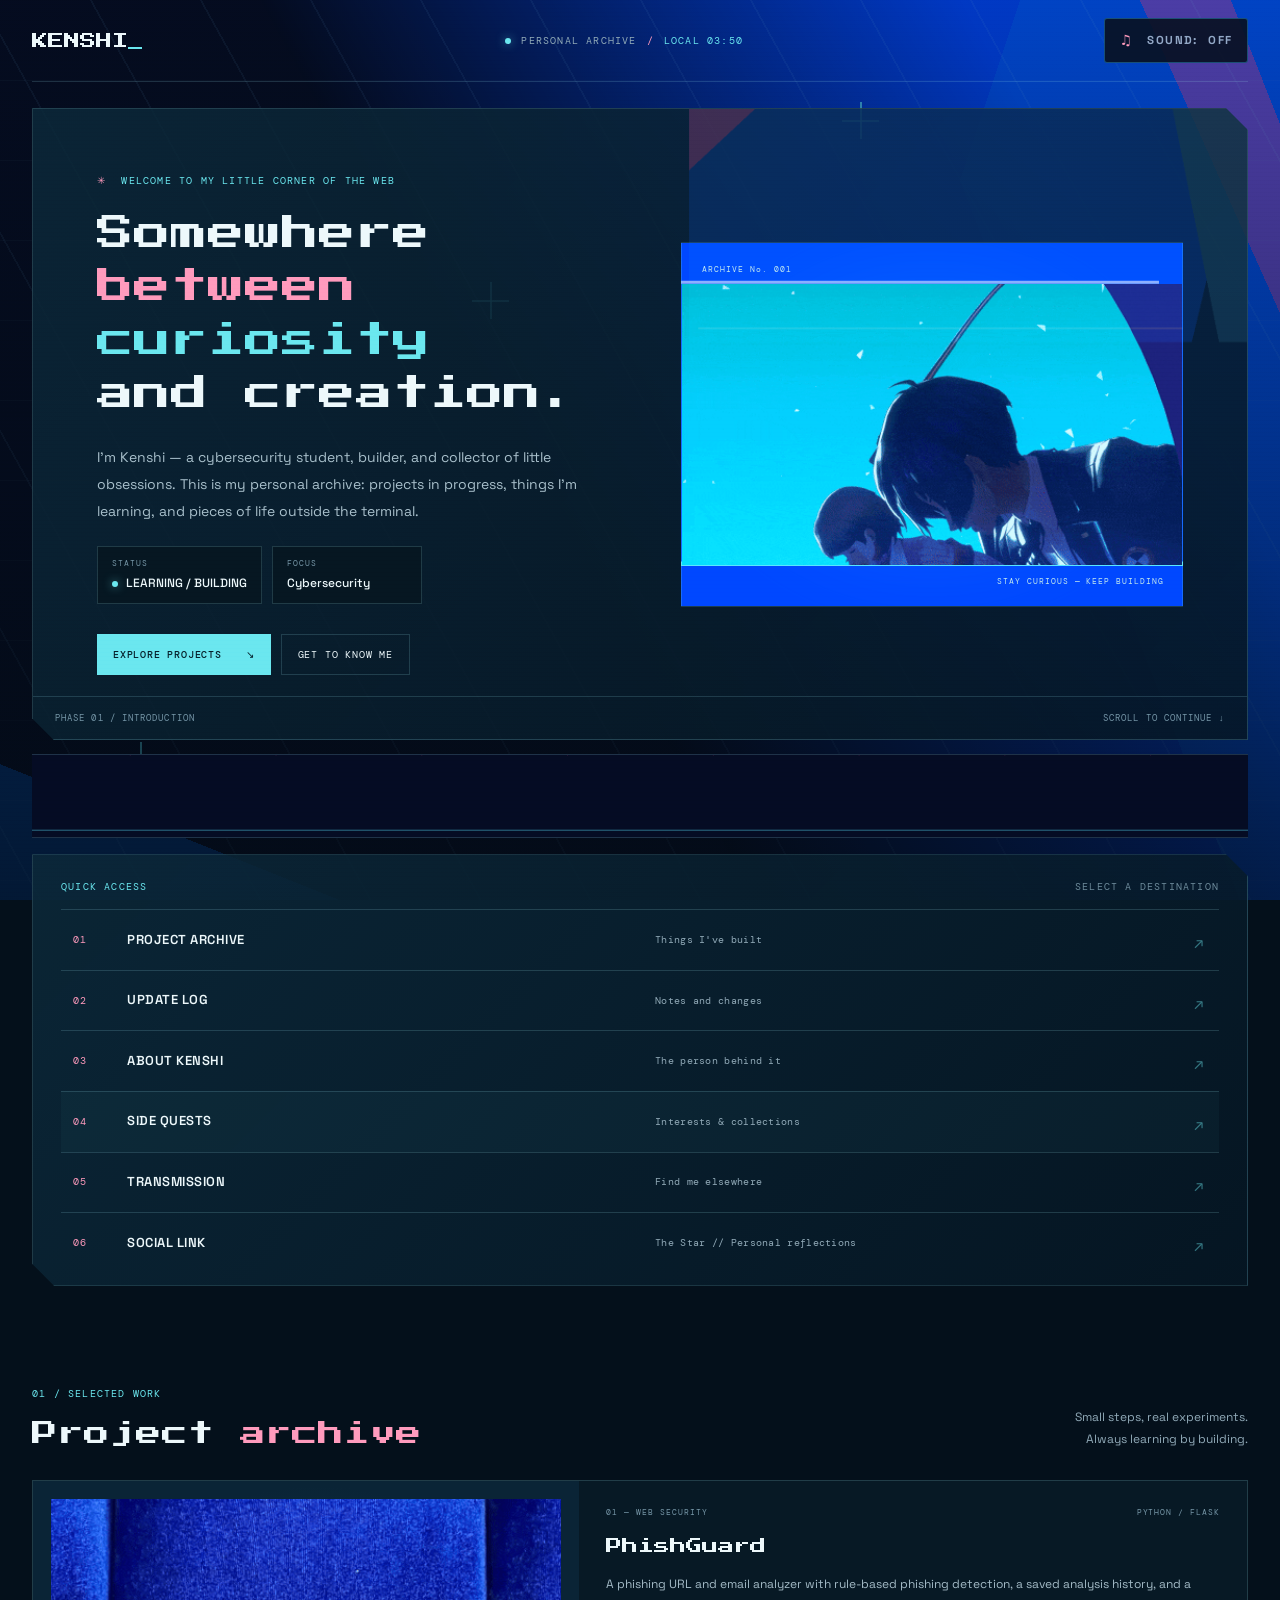
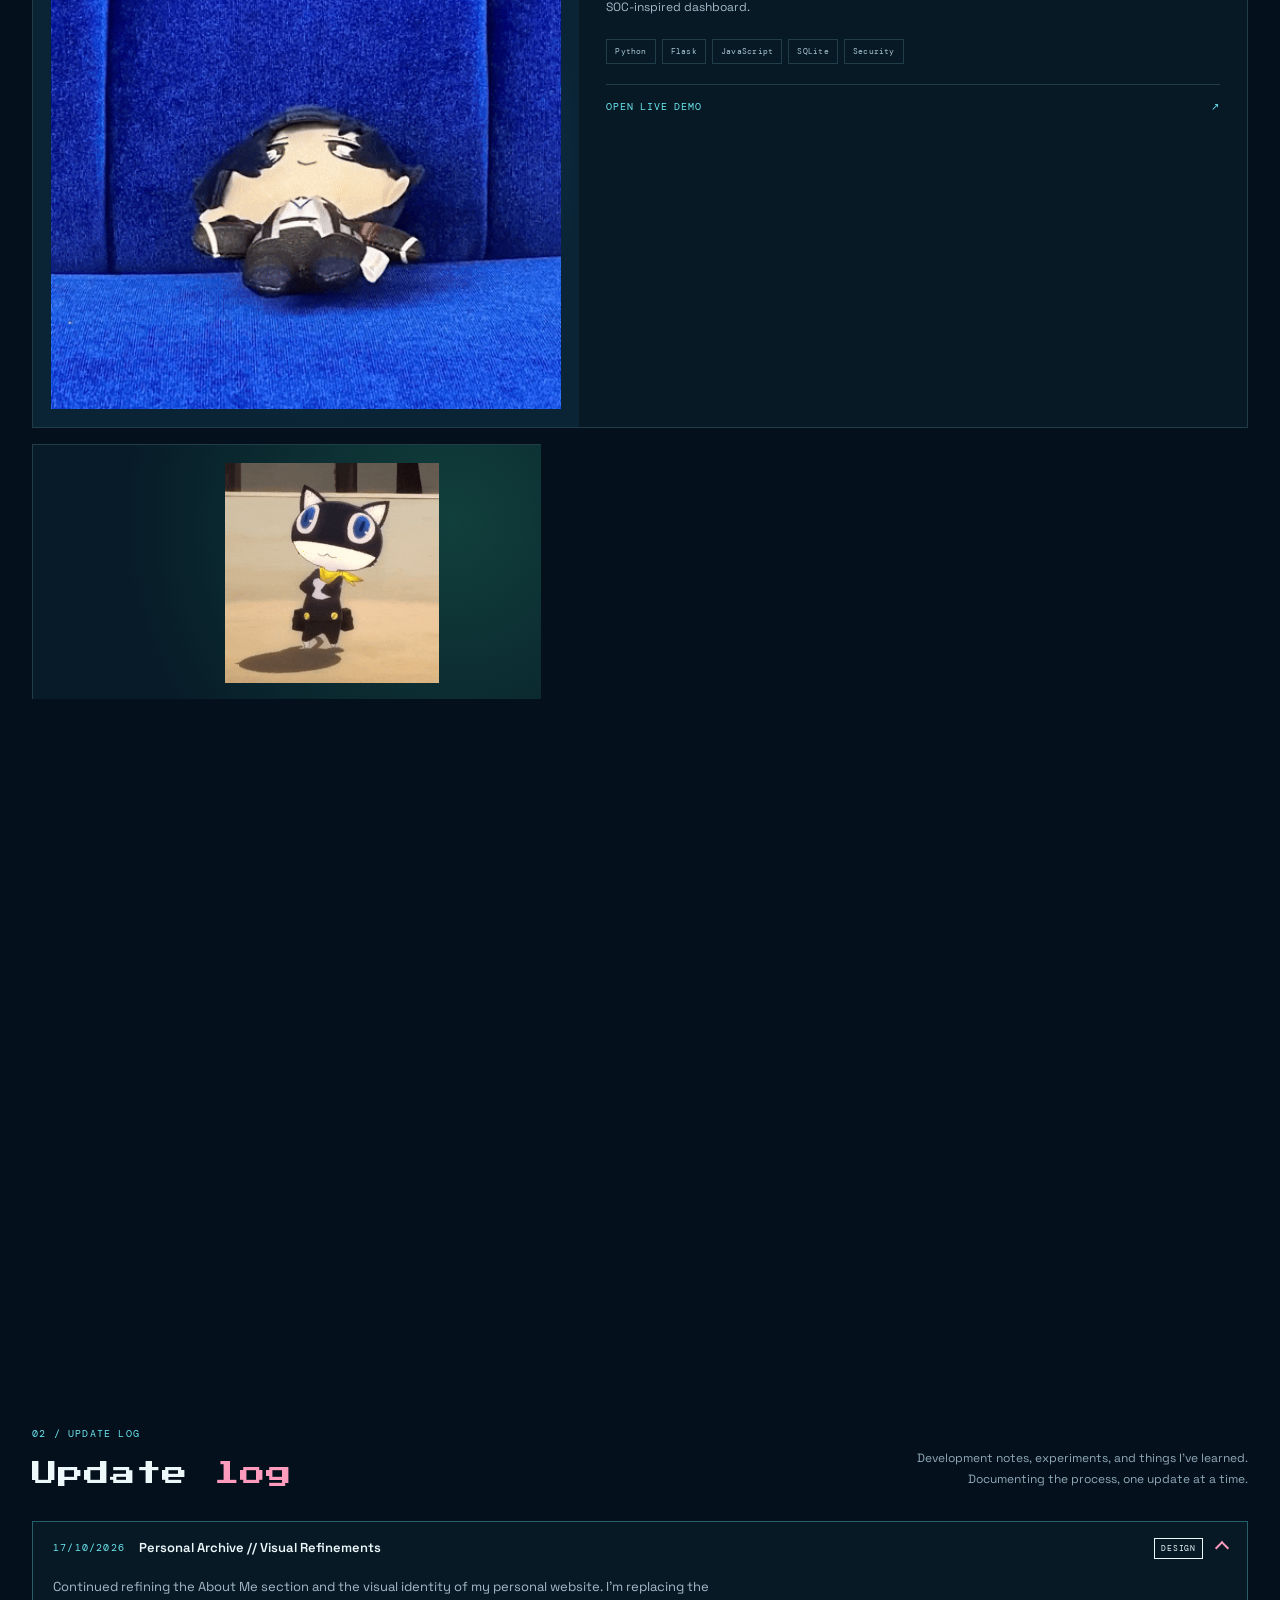
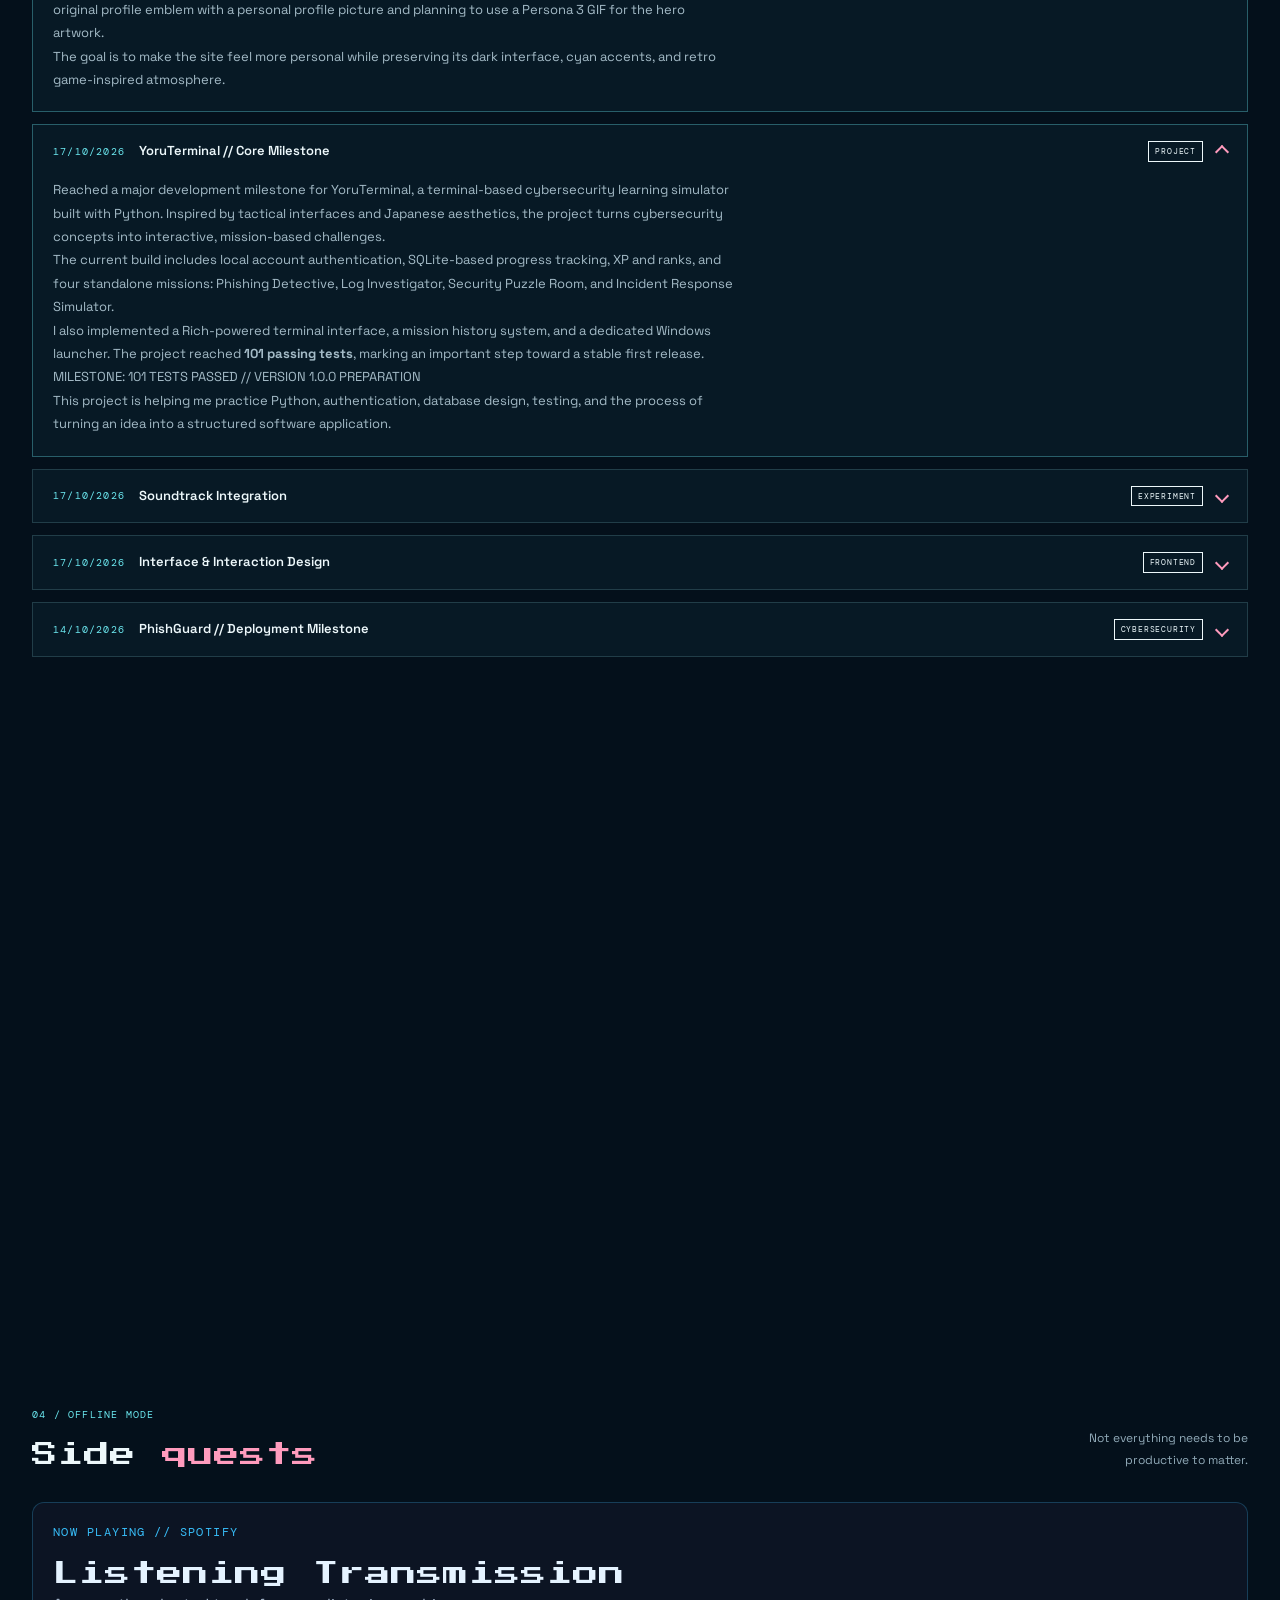
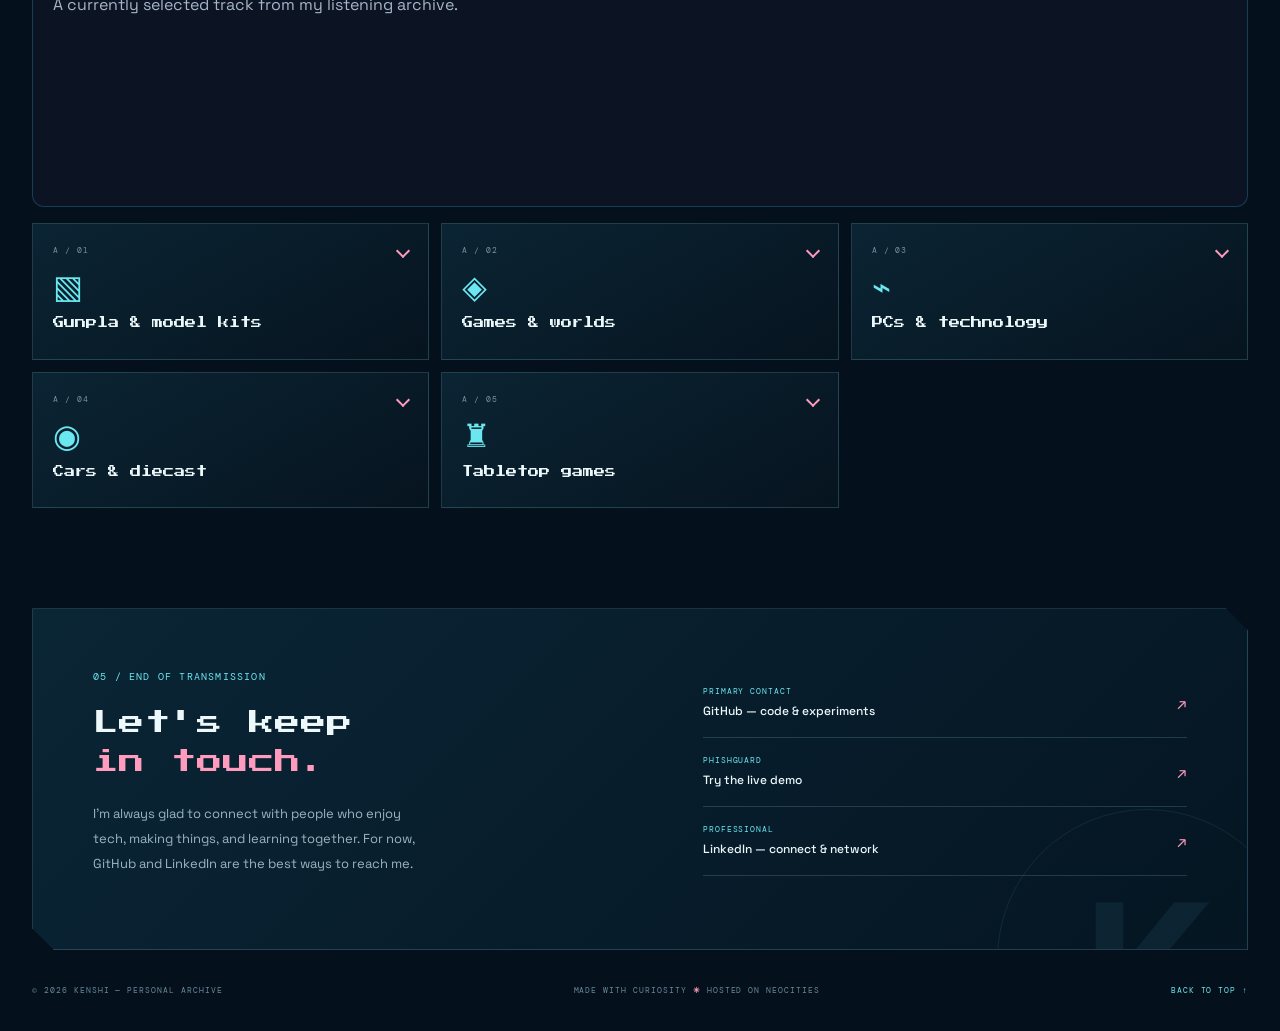
==== commit 9aa9e7aa: "Update README with portfolio version links Clarify Neocities and GitHub portfolio editions, highligh" ====
--- a/index.html
+++ b/index.html
@@ -7,7 +7,7 @@
   <meta name="description" content="Kenshi's personal web space — cybersecurity projects, experiments, and interests.">
   <title>Kenshi // Personal Archive</title>
   <link rel="icon" href="assets/kenshi-monogram-badge.png" type="image/png">
-  <link rel="stylesheet" href="style.css">
+  <link rel="stylesheet" href="stylev2.css">
 </head>
 <body>
   <div class="scanlines" aria-hidden="true"></div>
@@ -70,7 +70,8 @@
         <a class="menu-item" href="#about" data-sound><span class="menu-num">03</span><span class="menu-name">ABOUT KENSHI</span><span class="menu-desc">The person behind it</span><span class="menu-arrow" aria-hidden="true">↗</span></a>
         <a class="menu-item" href="#interests" data-sound><span class="menu-num">04</span><span class="menu-name">SIDE QUESTS</span><span class="menu-desc">Interests & collections</span><span class="menu-arrow" aria-hidden="true">↗</span></a>
         <a class="menu-item" href="#links" data-sound><span class="menu-num">05</span><span class="menu-name">TRANSMISSION</span><span class="menu-desc">Find me elsewhere</span><span class="menu-arrow" aria-hidden="true">↗</span></a>
-        <a class="menu-item" href="#social-link" data-sound><span class="menu-num">06</span><span class="menu-name">SOCIAL LINK</span><span class="menu-desc">The Star // Personal reflections</span><span class="menu-arrow" aria-hidden="true">↗</span></a>
+        <a class="menu-item" href="social-link.html" data-sound><span class="menu-num">06</span><span class="menu-name">SOCIAL LINK</span><span class="menu-desc">The Star // Personal reflections</span><span class="menu-arrow" aria-hidden="true">↗</span>
+</a>
       </div>
     </nav>
 
@@ -375,6 +376,7 @@
       </div>
     </section>
 
+
     <section class="contact-panel panel" id="links" aria-labelledby="links-title">
       <div><p class="eyebrow">05 / END OF TRANSMISSION</p><h2 id="links-title">Let's keep<br><em>in touch.</em></h2><p class="contact-copy">I'm always glad to connect with people who enjoy tech, making things, and learning together. For now, GitHub and LinkedIn are the best ways to reach me.</p></div>
       <div class="contact-links">
@@ -385,200 +387,6 @@
       <div class="contact-orbit" aria-hidden="true">K</div>
     </section>
 
-<section class="social-link-section panel" id="social-link" aria-labelledby="social-link-title">
-  <div class="social-link-header">
-    <p class="eyebrow">06 / PERSONAL ARCHIVE</p>
-    <p class="social-link-classification">PRIVATE THOUGHTS // PUBLIC REFLECTIONS</p>
-  </div>
-
-  <div class="social-link-main">
-    <div class="social-link-arcana">
-      <span class="social-link-star" aria-hidden="true">☆</span>
-      <p class="eyebrow">ARCANA</p>
-      <h2>THE STAR</h2>
-      <p class="social-link-subtitle">Hope · Patience · Possibility</p>
-    </div>
-
-    <div class="social-link-content">
-      
-      <p
-        class="eyebrow"
-        id="social-link-rank"
-        role="status"
-        aria-live="polite"
-        aria-atomic="true"
-      >
-        SOCIAL LINK // RANK 01
-      </p>
-
-
-      <h2 id="social-link-title" aria-live="off">
-        A Connection<br><em>Without a Deadline.</em>
-      </h2>
-
-      <blockquote id="social-link-reflection" aria-live="polite" aria-atomic="true">
-        Some people catch your attention without trying to.
-        <br><br>
-        I don't know what this connection will become, and I don't need to decide that now. I'd rather take the time to understand people, appreciate the moments we share, and let things develop naturally.
-        <br><br>
-        For now, this is simply a reminder to be genuine, patient, and present.
-      </blockquote>
-
-      <div class="social-link-progress" aria-label="Reflection progress">
-        <div class="social-link-progress-track">
-          <div class="social-link-progress-fill" id="social-link-progress-fill"></div>
-        </div>
-        <p id="social-link-progress-label">REFLECTION 01 / 10</p>
-      </div>
-
-    
-      <!-- Direct reflection navigation -->
-      <div class="social-link-selector">
-        <label for="social-link-jump">SELECT ARCHIVE ENTRY</label>
-
-        <select id="social-link-jump" name="social-link-jump">
-          <option value="0">01 — A Connection Without a Deadline</option>
-          <option value="1">02 — The Value of Patience</option>
-          <option value="2">03 — Small Moments Matter</option>
-          <option value="3">04 — Be Curious, Not Certain</option>
-          <option value="4">05 — Keep My Own Rhythm</option>
-          <option value="5">06 — Honesty Without Pressure</option>
-          <option value="6">07 — Let People Be Themselves</option>
-          <option value="7">08 — Make Peace With Uncertainty</option>
-          <option value="8">09 — Choose Mutual Effort</option>
-          <option value="9">10 — Hope, With Both Feet on the Ground</option>
-        </select>
-      </div>
-
-      
-      <div class="social-link-controls">
-        <button
-          class="social-link-button"
-          id="social-link-previous"
-          type="button"
-          data-sound
-          disabled
-        >
-          <span aria-hidden="true">←</span> PREVIOUS
-        </button>
-
-        <button
-          class="social-link-button"
-          id="social-link-next"
-          type="button"
-          data-sound
-        >
-          REVEAL NEXT <span aria-hidden="true">→</span>
-        </button>
-      </div>
-
-
-      <p class="social-link-footnote">
-        A record of my own growth. Not a measure of anyone else's feelings.
-      </p>
-    </div>
-  </div>
-
-  
-      <p class="social-link-footnote">
-        A record of my own growth. Not a measure of anyone else's feelings.
-      </p>
-
-      <!-- Hidden archive access -->
-      <div class="archive-secret-access">
-        <button
-          type="button"
-          id="secret-trigger"
-          class="secret-trigger"
-          aria-label="Inspect archive"
-          title="Inspect archive"
-        >✳</button>
-
-        <button
-          type="button"
-          id="secret-unlock"
-          class="social-link-button"
-          hidden
-        >
-          UNLISTED MEMORY <span aria-hidden="true">↗</span>
-        </button>
-      </div>
-    </div>
-  </div>
-</section>
-
-<section
-  id="secret-page"
-  class="social-link-section panel secret-page"
-  aria-labelledby="secret-page-title"
-  hidden
->
-  <div class="social-link-header">
-    <p class="eyebrow">UNLISTED ENTRY // 001</p>
-    <p class="social-link-classification">
-      PERSONAL RECORD — UNINDEXED
-    </p>
-  </div>
-
-  <div class="social-link-main">
-    <div class="social-link-arcana">
-      <span class="social-link-star" aria-hidden="true">☆</span>
-      <p class="eyebrow">ARCHIVE RECORD</p>
-      <h2>UNWRITTEN</h2>
-      <p class="social-link-subtitle">
-        Memory · Time · Possibility
-      </p>
-    </div>
-
-    <div class="social-link-content">
-      <p class="eyebrow">UNLISTED MEMORY</p>
-
-      <h2 id="secret-page-title">
-        An Unwritten<br><em>Chapter.</em>
-      </h2>
-
-      <blockquote>
-        Sometimes, someone becomes part of your thoughts
-        in ways you never expected.
-
-        <br><br>
-
-        It's the little moments that stay with you,
-        the things you remember without trying, and
-        the possibility of knowing someone a little better
-        with time.
-
-        <br><br>
-
-        I don't know what the future holds, and I don't
-        need to find out today. For now, I'll let things
-        unfold naturally, appreciate what is real, and
-        leave room for life to surprise me.
-
-        <br><br>
-
-        Some chapters don't need an ending yet.
-      </blockquote>
-
-      <div class="social-link-controls">
-        <button
-          type="button"
-          id="secret-return"
-          class="social-link-button"
-          data-sound
-        >
-          ← RETURN TO ARCHIVE
-        </button>
-      </div>
-
-      <p class="social-link-footnote">
-        END OF RECORD // THE REST REMAINS UNWRITTEN
-      </p>
-    </div>
-  </div>
-</section>
-
-
     <footer class="footer"><span>© <span id="year"></span> KENSHI — PERSONAL ARCHIVE</span><span>MADE WITH CURIOSITY <b aria-hidden="true">✳</b> HOSTED ON NEOCITIES</span><a href="#home" data-sound>BACK TO TOP ↑</a></footer>
     <div class="toast" id="toast" role="status" aria-live="polite"></div>
   </main>
--- a/stylev2.css
+++ b/stylev2.css
@@ -0,0 +1,2290 @@
+@import url('https://fonts.googleapis.com/css2?family=DM+Mono:wght@400;500&family=Space+Grotesk:wght@400;500;600;700&display=swap');
+
+/* Press Start 2P (SIL Open Font License 1.1), self-hosted. See assets/fonts/OFL-LICENSE-press-start-2p.txt */
+@font-face {
+  font-family: 'Press Start 2P Local';
+  src: url('assets/fonts/press-start-2p-latin-400-normal.woff2') format('woff2');
+  font-weight: 400;
+  font-style: normal;
+  font-display: swap;
+}
+
+:root {
+  --deep: #04101b; --white: #edf8fb; --muted: #91aab8;
+  --cyan: #6be7ef; --pink: #ff9bbd;
+  --line: rgba(151, 220, 231, .18);
+  /* Size of the angled corner cut on panels. */
+  --cut: 22px;
+  /* Headings: pixel font with a plain monospace fallback. */
+  --pixel: 'Press Start 2P Local', 'Courier New', monospace;
+  /* Fallback stacks keep the layout usable if Google Fonts cannot load. */
+  --mono: 'DM Mono', ui-monospace, SFMono-Regular, Menlo, Consolas, monospace;
+  --sans: 'Space Grotesk', system-ui, -apple-system, 'Segoe UI', sans-serif;
+}
+* { box-sizing: border-box; }
+html { scroll-behavior: smooth; scroll-padding-top: 90px; }
+body { margin: 0; background: var(--deep); color: var(--white); font-family: var(--sans); line-height: 1.6; }
+/* Fixed background layer: geometric PNG with a darkening veil so text stays readable. */
+body::before { content: ""; position: fixed; inset: 0; z-index: -2; background: linear-gradient(180deg, rgba(3, 11, 19, .25), rgba(3, 11, 19, .72)), url("assets/p3p-inspired-blue-geometric-background.png") center / cover no-repeat, #030b13; }
+a { color: inherit; text-decoration: none; }
+button { font: inherit; }
+button, a, summary { -webkit-tap-highlight-color: transparent; }
+button:focus-visible, a:focus-visible, summary:focus-visible { outline: 2px solid var(--cyan); outline-offset: 4px; }
+::selection { background: var(--cyan); color: var(--deep); }
+.visually-hidden { position: absolute; width: 1px; height: 1px; padding: 0; margin: -1px; overflow: hidden; clip: rect(0, 0, 0, 0); white-space: nowrap; border: 0; }
+.skip-link { position: absolute; left: 12px; top: -80px; z-index: 70; padding: 10px 14px; background: var(--cyan); color: #06202b; font: 11px var(--mono); letter-spacing: .08em; }
+.skip-link:focus-visible { top: 12px; outline-offset: 2px; }
+.scanlines { pointer-events: none; position: fixed; inset: 0; z-index: 20; opacity: .11; background: repeating-linear-gradient(0deg, transparent 0 3px, rgba(0,0,0,.45) 4px); mix-blend-mode: soft-light; }
+.site-shell { max-width: 1240px; width: calc(100% - 64px); margin: 0 auto; }
+#siteShell:focus { outline: none; }
+/* Boot screen and the fade-in only exist when JavaScript runs. Without JS, the full site shows immediately. */
+.js .site-shell { opacity: 0; transform: translateY(12px); transition: opacity .8s ease, transform .8s ease; }
+.js .site-shell.ready { opacity: 1; transform: none; }
+.boot-screen { display: none; position: fixed; z-index: 50; inset: 0; flex-direction: column; justify-content: center; align-items: center; background: #030c15; padding: 24px; transition: opacity .7s ease, visibility .7s ease; }
+.js .boot-screen { display: flex; }
+.boot-screen[hidden] { display: none !important; }
+.boot-screen.done { opacity: 0; visibility: hidden; }
+/* Original boot loop GIF. Not shown under reduced motion (the boot is skipped there). */
+.boot-anim { width: min(420px, 80vw); aspect-ratio: 640 / 240; margin-bottom: 4px; background: url("assets/animated-blue-boot-loop.gif") center / contain no-repeat; }
+.boot-kicker, .boot-log, .text-button { font: 11px var(--mono); letter-spacing: .16em; }
+.boot-kicker { color: var(--muted); margin: 22px 0 32px; }
+.boot-log { color: var(--cyan); min-height: 18px; }
+.boot-track { width: min(300px, 80vw); height: 2px; background: #183244; margin: 18px 0 22px; overflow: hidden; }
+.boot-track span { display: block; width: 0; height: 100%; background: var(--cyan); box-shadow: 0 0 12px var(--cyan); transition: width .25s linear; }
+.text-button { border: 0; color: var(--muted); background: transparent; padding: 10px; cursor: pointer; }
+.text-button:hover { color: var(--white); }
+.topbar { min-height: 82px; display: flex; align-items: center; justify-content: space-between; gap: 20px; border-bottom: 1px solid var(--line); }
+.wordmark { font-family: var(--pixel); font-size: 1rem; letter-spacing: 0; line-height: 1.5; }
+.wordmark span { color: var(--cyan); animation: blink 1.2s steps(2) infinite; }
+.top-meta, .sound-button, .eyebrow, .hero-foot, .section-tag, .menu-num, .menu-desc, .art-label, .project-meta, .visual-top, .visual-bottom, .tag-row, .data-stamp, .profile-role, .profile-small, .profile-status, .fact-grid span, .interest-number, .contact-links a span, .footer, .status-strip dt, .update-date, .tag, .np-header .tag { font-family: var(--mono); font-size: 10px; letter-spacing: .12em; }
+.top-meta { color: var(--muted); display: flex; align-items: center; gap: 10px; }
+.meta-sep { color: var(--pink); }
+#localTime { color: var(--cyan); font-variant-numeric: tabular-nums; }
+.live-dot { width: 6px; height: 6px; border-radius: 50%; background: var(--cyan); box-shadow: 0 0 10px #6be7ef99; display: inline-block; }
+.sound-button { color: var(--muted); border: 1px solid var(--line); background: transparent; padding: 10px 12px; cursor: pointer; white-space: nowrap; transition: .2s; }
+.no-js .sound-button { display: none; }
+.sound-button:hover, .sound-button[aria-pressed="true"] { border-color: var(--cyan); color: var(--cyan); }
+.sound-icon { color: var(--pink); font-size: 14px; margin-right: 4px; }
+/* Angular panels: the top-right and bottom-left corners are cut diagonally. */
+.panel { background: linear-gradient(135deg, rgba(12,41,58,.86), rgba(6,23,36,.84)); border: 1px solid var(--line); clip-path: polygon(0 0, calc(100% - var(--cut)) 0, 100% var(--cut), 100% 100%, var(--cut) 100%, 0 calc(100% - var(--cut))); }
+.hero { margin-top: 26px; min-height: 530px; padding: clamp(28px, 5vw, 64px); position: relative; overflow: hidden; display: grid; grid-template-columns: 1.05fr .95fr; align-items: center; gap: 30px; }
+/* Original diagonal overlay PNG, placed in the hero's top-right corner. */
+.hero::after { content: ""; position: absolute; top: 0; right: 0; width: 46%; height: 62%; background: url("assets/diagonal-blue-panel-overlay.png") right top / contain no-repeat; opacity: .22; mix-blend-mode: screen; pointer-events: none; z-index: 1; }
+.hero-copy { position: relative; z-index: 2; }
+.eyebrow { color: var(--cyan); margin: 0 0 18px; }
+.tiny-cross { color: var(--pink); margin-right: 8px; }
+h1, h2, h3, p { margin-top: 0; }
+/* Headings use the pixel font. Letter spacing stays at zero because pixel fonts look broken when tightened. */
+h1, h2, h3 { font-family: var(--pixel); font-weight: 400; letter-spacing: 0; }
+h1 { font-size: clamp(1.25rem, 3.2vw, 2.3rem); line-height: 1.45; margin-bottom: 24px; }
+h1 em, h2 em { color: var(--pink); font-style: normal; }
+.cyan { color: var(--cyan); }
+.intro { color: #a9c0cc; max-width: 480px; font-size: 14px; line-height: 1.9; }
+.status-strip { display: flex; flex-wrap: wrap; gap: 10px; margin: 22px 0 0; }
+.status-strip div { border: 1px solid var(--line); background: #061722; padding: 10px 14px; min-width: 150px; }
+.status-strip dt { color: #7797a8; font-size: 8px; margin-bottom: 4px; }
+.status-strip dd { margin: 0; color: var(--white); font-size: 12px; font-weight: 500; display: flex; align-items: center; gap: 8px; }
+.hero-actions { display: flex; gap: 10px; flex-wrap: wrap; margin-top: 30px; }
+.button { display: inline-flex; gap: 24px; align-items: center; padding: 13px 16px; font: 10px var(--mono); letter-spacing: .08em; transition: transform .2s, background .2s, border-color .2s; }
+.button:hover { transform: translateY(-3px); }
+.button-primary { background: var(--cyan); color: #06202b; font-weight: 500; }
+.button-primary:hover { background: #b5fbff; }
+.button-quiet { border: 1px solid var(--line); color: var(--white); }
+.button-quiet:hover { border-color: var(--pink); }
+/* Angled blue frame SVG as the artwork background. */
+.hero-art { height: 365px; position: relative; overflow: hidden; background: #050c24 url("assets/blue-angle-frame.svg") center / cover no-repeat; border: 1px solid #6be7ef38; }
+.art-grid { position: absolute; inset: 20% -10% -20%; opacity: .32; transform: perspective(250px) rotateX(56deg) scale(1.2); transform-origin: center top; background-image: linear-gradient(#6be7ef40 1px, transparent 1px), linear-gradient(90deg, #6be7ef40 1px, transparent 1px); background-size: 28px 28px; }
+.moon { position: absolute; width: 170px; height: 170px; border-radius: 50%; background: linear-gradient(135deg, #a6f8f3, #6ba9e6 70%, #bb9fe4); top: 65px; left: 50%; transform: translateX(-50%); box-shadow: 0 0 65px #69e8ed55; }
+.moon::after { content: ""; position: absolute; width: 170px; height: 170px; border-radius: 50%; background: #10364a; top: -13px; left: 28px; }
+.orbit { position: absolute; z-index: 2; width: 270px; height: 95px; border: 1px solid #ffc4dc9c; border-radius: 50%; top: 105px; left: 50%; transform: translateX(-50%) rotate(-24deg); }
+.orbit-two { width: 300px; height: 120px; transform: translateX(-50%) rotate(36deg); border-color: #6be7ef9c; }
+/* Original crosshair SVG marks in the artwork corners. */
+.art-cross { position: absolute; z-index: 3; width: 44px; height: 44px; background: url("assets/crosshair-decoration.svg") center / contain no-repeat; }
+.cross-a { top: 30px; right: 26px; }
+.cross-b { bottom: 66px; left: 26px; }
+.art-label { position: absolute; z-index: 4; color: #c3e9ed; font-size: 8px; }
+.label-top { top: 20px; left: 20px; }.label-bottom { bottom: 18px; right: 18px; }
+.art-stamp { position: absolute; z-index: 4; top: 47%; left: 50%; transform: translate(-50%, -50%); font-size: 50px; font-weight: 700; line-height: .75; text-align: center; color: #061522; text-shadow: 0 1px 0 #ffffff70; }
+.art-stamp small { font: 8px var(--mono); letter-spacing: .2em; }
+.hero-foot { position: absolute; bottom: 0; left: 0; right: 0; display: flex; justify-content: space-between; padding: 14px 22px; border-top: 1px solid var(--line); color: #7697a8; font-size: 9px; }
+/* Original wipe GIF as a transition strip between the hero and the menu. */
+.wipe-strip { height: 84px; margin-top: 14px; background: #050c24 url("assets/animated-diagonal-wipe.gif") center bottom / auto 100% repeat-x; border-top: 1px solid var(--line); border-bottom: 1px solid var(--line); }
+
+/* =========================================
+   NAVIGATION — PERSONA-INSPIRED INTERACTION
+========================================= */
+
+.menu {
+  margin-top: 16px;
+  padding: 24px 28px 12px;
+}
+
+.section-tag {
+  display: flex;
+  justify-content: space-between;
+  color: var(--cyan);
+  padding-bottom: 14px;
+}
+
+.section-tag span {
+  color: #6d8b9b;
+}
+
+.menu-list {
+  display: grid;
+}
+
+.menu-item {
+  position: relative;
+  display: grid;
+  grid-template-columns: 44px minmax(0, 1fr) minmax(0, 1fr) 24px;
+  gap: 10px;
+  align-items: center;
+
+  padding: 17px 12px;
+  border-top: 1px solid var(--line);
+  background: transparent;
+
+  transition:
+    background-color 180ms ease,
+    padding-left 180ms ease,
+    color 180ms ease,
+    border-color 180ms ease;
+}
+
+/* Selection arrow: hidden when idle */
+.menu-item::before {
+  content: "";
+  position: absolute;
+  left: 10px;
+  top: 50%;
+  width: 34px;
+  height: 13px;
+  margin-top: -6.5px;
+
+  background: url("assets/menu-selection-arrow.png")
+    center / contain no-repeat;
+
+  transform: scaleX(-1) translateX(6px);
+  opacity: 0;
+  pointer-events: none;
+
+  transition:
+    opacity 180ms ease,
+    transform 180ms ease;
+}
+
+/* Subtle active destination styling */
+.menu-item.active {
+  background-color: #6be7ef08;
+}
+
+/* Hover and keyboard focus */
+.menu-item:hover,
+.menu-item:focus-visible {
+  padding-left: 52px;
+  color: var(--cyan);
+  background-color: #6be7ef0b;
+  border-top-color: #6be7ef40;
+}
+
+/* Arrow appears only during interaction */
+.menu-item:hover::before,
+.menu-item:focus-visible::before {
+  opacity: 0.85;
+  transform: scaleX(-1) translateX(0);
+}
+
+/* Keep the active item's arrow hidden when idle,
+   but allow it to appear when hovered or focused. */
+.menu-item.active::before {
+  opacity: 0;
+}
+
+.menu-item.active:hover::before,
+.menu-item.active:focus-visible::before {
+  opacity: 0.85;
+}
+
+.menu-num {
+  color: var(--pink);
+  transition: color 180ms ease;
+}
+
+.menu-item:hover .menu-num,
+.menu-item:focus-visible .menu-num {
+  color: var(--cyan);
+}
+
+.menu-name {
+  font-size: 13px;
+  font-weight: 600;
+  letter-spacing: .04em;
+}
+
+.menu-desc {
+  color: var(--muted);
+  letter-spacing: .03em;
+}
+
+.menu-arrow {
+  color: var(--cyan);
+  text-align: right;
+  opacity: 0.45;
+  transform: translate(-3px, 3px);
+
+  transition:
+    opacity 180ms ease,
+    transform 180ms ease;
+}
+
+.menu-item:hover .menu-arrow,
+.menu-item:focus-visible .menu-arrow {
+  opacity: 1;
+  transform: translate(0, 0);
+}
+
+.section-block { margin-top: 100px; }
+.section-heading { display: flex; align-items: end; justify-content: space-between; gap: 24px; margin-bottom: 28px; }
+.section-heading .eyebrow { margin-bottom: 12px; }
+h2 { font-size: clamp(1rem, 2.4vw, 1.6rem); line-height: 1.5; margin-bottom: 0; }
+.section-note { color: var(--muted); font-size: 12px; line-height: 1.8; text-align: right; margin-bottom: 2px; }
+.project-grid { display: grid; grid-template-columns: 1fr 1fr; gap: 16px; }
+.project-card { border: 1px solid var(--line); background: #071925; transition: transform .25s, border-color .25s; }
+.project-card:hover { transform: translateY(-4px); border-color: #6be7ef66; }
+.project-featured { grid-column: 1 / -1; display: grid; grid-template-columns: .9fr 1.1fr; }
+.project-visual { min-height: 245px; position: relative; overflow: hidden; padding: 18px; display: flex; flex-direction: column; justify-content: space-between; }
+.phish-visual { background: radial-gradient(circle at 52% 50%, #16485a, #0a2436 68%); }
+.yoru-visual { background: radial-gradient(circle at 70% 30%, #113f3c, #071c28 72%); min-height: 220px; }
+/* Easter egg: typing Y-O-R-U adds a short outline and a light sweep across this card. */
+.yoru-visual.yoru-flash { outline: 1px solid var(--pink); outline-offset: -8px; }
+.yoru-visual.yoru-flash::after { content: ""; position: absolute; left: 0; right: 0; top: 0; height: 40%; z-index: 1; pointer-events: none; background: linear-gradient(180deg, transparent, #6be7ef40, transparent); animation: yoru-sweep 1.2s linear 1 both; }
+@keyframes yoru-sweep { from { transform: translateY(-100%); } to { transform: translateY(260%); } }
+.visual-top, .visual-bottom { display: flex; justify-content: space-between; gap: 10px; font-size: 8px; color: #9bc2cc; position: relative; z-index: 2; }
+.status-pill { color: var(--cyan); border: 1px solid #6be7ef55; padding: 3px 6px; }
+.status-pill i { display: inline-block; width: 5px; height: 5px; background: var(--cyan); border-radius: 50%; margin-right: 5px; }
+.phish-symbol { position: absolute; top: 50%; left: 50%; transform: translate(-50%,-50%); font-size: clamp(5rem, 10vw, 9rem); line-height: 1; font-weight: 700; letter-spacing: -.12em; color: #b6f8f4; text-shadow: 0 0 42px #55e1e488; }
+.phish-symbol span { color: var(--pink); font-size: .7em; vertical-align: top; }
+.terminal-lines { font: 11px/2 var(--mono); color: #8fc6bd; margin: 20px 0; position: relative; z-index: 2; }
+.terminal-lines p { margin: 0; }.terminal-lines b { color: var(--cyan); margin-right: 7px; }.terminal-ready { color: #c0fff1; }
+.project-content { padding: 25px 27px 28px; }
+.project-meta { display: flex; justify-content: space-between; gap: 12px; color: #7797a8; font-size: 8px; margin-bottom: 15px; }
+.project-content h3 { font-size: clamp(.8rem, 1.5vw, 1rem); line-height: 1.6; margin-bottom: 14px; }
+.project-content p { font-size: 12px; color: #a4bbc7; line-height: 1.9; max-width: 610px; }
+/* Expandable planned-features list (native details/summary, works without JavaScript). */
+.planned-details { margin-top: 14px; max-width: 610px; }
+.planned-details summary { cursor: pointer; font-family: var(--mono); font-size: 10px; letter-spacing: .12em; color: var(--cyan); padding: 6px 0; list-style: none; display: flex; align-items: center; justify-content: space-between; gap: 12px; }
+.planned-details summary::-webkit-details-marker { display: none; }
+.summary-mark { width: 8px; height: 8px; border-right: 2px solid var(--pink); border-bottom: 2px solid var(--pink); transform: rotate(45deg); transition: transform .2s; flex: 0 0 auto; }
+details[open] > summary .summary-mark { transform: rotate(-135deg); }
+.planned-list { margin: 6px 0 0; padding-left: 18px; color: #a4bbc7; font-size: 12px; line-height: 1.8; }
+.planned-list li::marker { color: var(--pink); }
+.tag-row { display: flex; gap: 6px; flex-wrap: wrap; margin: 20px 0; }
+.tag-row span { border: 1px solid var(--line); color: #a8c8d1; padding: 5px 8px; font-size: 8px; letter-spacing: .03em; }
+.project-link { display: flex; justify-content: space-between; align-items: center; border-top: 1px solid var(--line); padding-top: 15px; margin-top: 18px; color: var(--cyan); font: 10px var(--mono); letter-spacing: .08em; }
+.project-link span { transition: transform .2s; }.project-link:hover span { transform: translate(3px,-3px); }
+.compact-card { grid-column: 1 / -1; display: flex; align-items: center; gap: 24px; }
+.compact-icon { margin-left: 28px; color: var(--pink); font-size: 3rem; }
+.compact-card .project-content { flex: 1; }
+.compact-card .project-content p { max-width: 780px; }
+.data-stamp { color: #7797a8; font-size: 9px; }
+
+/* Tags: shared label style for PLACEHOLDER and PLAYBACK UNAVAILABLE. */
+.tag { display: inline-block; border: 1px solid; padding: 3px 6px; font-size: 8px; letter-spacing: .1em; white-space: nowrap; }
+.tag-placeholder { color: var(--pink); border-color: #ff9bbd88; }
+.tag-unavailable { color: #f5c97a; border-color: #f5c97a88; }
+
+/* Update log: expandable entries. */
+.update-list { display: grid; gap: 12px; }
+.update-entry { border: 1px solid var(--line); background: #071925; }
+.update-entry[open] { border-color: #6be7ef55; }
+.update-entry summary { cursor: pointer; list-style: none; display: grid; grid-template-columns: auto 1fr auto 10px; gap: 14px; align-items: center; padding: 16px 20px; }
+.update-entry summary::-webkit-details-marker { display: none; }
+.update-entry summary::after { content: ""; width: 8px; height: 8px; border-right: 2px solid var(--pink); border-bottom: 2px solid var(--pink); transform: rotate(45deg); transition: transform .2s; justify-self: end; grid-column: 4; }
+.update-entry[open] summary::after { transform: rotate(-135deg); }
+.update-date { color: var(--cyan); }
+.update-date time { color: var(--cyan); }
+.update-title { font-size: 13px; font-weight: 600; }
+.update-body { padding: 0 20px 20px; }
+.update-body p { color: #a4bbc7; font-size: 13px; line-height: 1.8; max-width: 680px; margin: 0; }
+
+.about-panel { display: grid; grid-template-columns: 270px 1fr; }
+.profile-side { position: relative; isolation: isolate; padding: 35px 30px; border-right: 1px solid var(--line); background: #6be7ef06; }
+/* Original dot pattern, faded so it reads as texture. */
+.profile-side::before { content: ""; position: absolute; inset: 0; z-index: -1; background: url("assets/ui-dots-pattern.svg") 0 0 / 240px 160px; opacity: .14; pointer-events: none; }
+/* Original monogram badge as the profile avatar. */
+.profile-emblem { width: 120px; height: 120px; margin: 0 auto 20px; display: grid; place-items: center; position: relative; }
+.profile-emblem img { display: block; width: 100%; height: 100%; }
+.profile-emblem i { position: absolute; top: -10px; right: -8px; color: var(--pink); font-style: normal; }
+.profile-name { font-family: var(--pixel); font-size: .8rem; text-align: center; letter-spacing: 0; margin-bottom: 8px; }
+.profile-role, .profile-small { color: #7797a8; text-align: center; font-size: 8px; }
+.profile-divider { height: 1px; background: var(--line); margin: 25px 0; }
+.profile-small { text-align: left; margin-bottom: 6px; }
+.profile-status { color: var(--cyan); font-size: 8px; display: flex; align-items: center; gap: 8px; }
+.about-copy { padding: clamp(25px, 4vw, 48px); }
+.about-copy > p:not(.eyebrow) { color: #a8bdc8; font-size: 13px; line-height: 2; max-width: 700px; }
+.fact-grid { display: grid; grid-template-columns: 1fr 1fr; gap: 10px; margin-top: 26px; }
+.fact-grid div { padding: 13px; border: 1px solid var(--line); background: #061722; }
+.fact-grid span { display: block; color: #7797a8; font-size: 8px; margin-bottom: 6px; }
+.fact-grid b { font-size: 12px; font-weight: 500; }
+
+/* Now-playing shell: visual only. Controls are disabled until licensed audio is added. */
+.now-playing { margin-bottom: 16px; padding: 22px 24px; }
+.np-header { display: flex; justify-content: space-between; align-items: center; gap: 12px; flex-wrap: wrap; margin-bottom: 16px; }
+.np-header h3 { font-size: .75rem; color: var(--cyan); margin: 0; }
+.np-body { display: grid; grid-template-columns: 96px 1fr; gap: 20px; align-items: center; }
+.np-art { width: 96px; height: 96px; border: 1px solid #6be7ef55; display: grid; place-items: center; background: repeating-linear-gradient(135deg, #6be7ef0b 0 4px, transparent 4px 8px); color: var(--cyan); font-size: 2rem; }
+.np-track { font-weight: 600; margin: 0; font-size: 14px; }
+.np-artist { color: #8faab7; font-size: 12px; margin: 4px 0 12px; }
+/* Static idle bars: they do not animate, because no audio is playing. */
+.np-bars { display: flex; align-items: flex-end; gap: 4px; height: 26px; margin-bottom: 10px; }
+.np-bars i { display: block; width: 6px; background: #6be7ef55; height: 30%; }
+.np-bars i:nth-child(2n) { height: 55%; } .np-bars i:nth-child(3n) { height: 85%; } .np-bars i:nth-child(5n) { height: 45%; }
+
+/* Animate the visualizer only while audio is playing. */
+.np-bars.is-playing i {
+  animation: audio-bars .65s ease-in-out infinite alternate;
+}
+
+.np-bars.is-playing i:nth-child(2n) {
+  animation-delay: -.35s;
+}
+
+.np-bars.is-playing i:nth-child(3n) {
+  animation-delay: -.2s;
+}
+
+@keyframes audio-bars {
+  from { transform: scaleY(.35); }
+  to { transform: scaleY(1); }
+}
+
+@media (prefers-reduced-motion: reduce) {
+  .np-bars.is-playing i {
+    animation: none;
+  }
+}
+
+.np-progress { height: 3px; background: #183244; margin-bottom: 12px; }
+.np-progress span { display: block; height: 100%; width: 0; background: #6be7ef55; }
+.np-controls { display: flex; gap: 8px; }
+
+.np-controls {
+  display: flex;
+  align-items: center;
+  gap: 10px;
+  flex-wrap: wrap;
+}
+
+.np-btn {
+  border: 1px solid var(--line);
+  background: #061722;
+  color: var(--cyan);
+  padding: 8px 12px;
+  font-size: 11px;
+  cursor: pointer;
+  transition: background .2s, border-color .2s, color .2s;
+}
+
+.np-btn:hover:not(:disabled) {
+  border-color: var(--cyan);
+  background: #6be7ef12;
+}
+
+.np-btn:focus-visible,
+#npVolume:focus-visible {
+  outline: 2px solid var(--cyan);
+  outline-offset: 3px;
+}
+
+.np-btn:disabled {
+  opacity: .45;
+  cursor: not-allowed;
+}
+
+.np-play {
+  border-color: #6be7ef66;
+  color: var(--cyan);
+  min-width: 44px;
+}
+
+#npVolume {
+  width: min(150px, 100%);
+  accent-color: var(--cyan);
+  cursor: pointer;
+}
+
+#npStatus {
+  color: var(--muted);
+  font: 10px/1.7 var(--mono);
+  margin: 12px 0 0;
+}
+
+.audio-credit {
+  color: var(--muted);
+  font-size: 10px;
+  overflow-wrap: anywhere;
+  margin: 10px 0 0;
+}
+
+.audio-credit a {
+  color: var(--cyan);
+  text-decoration: underline;
+  text-underline-offset: 3px;
+}
+
+.audio-credit a:hover {
+  color: var(--pink);
+}
+
+
+.interest-grid { display: grid; grid-template-columns: repeat(3, 1fr); gap: 12px; }
+.interest-card { position: relative; border: 1px solid var(--line); background: linear-gradient(150deg, #0b2433, #06141f); transition: border-color .2s, transform .2s; }
+.interest-card summary::after { content: ""; position: absolute; top: 22px; right: 20px; width: 8px; height: 8px; border-right: 2px solid var(--pink); border-bottom: 2px solid var(--pink); transform: rotate(45deg); transition: transform .2s; }
+.interest-card[open] summary::after { transform: rotate(-135deg); }
+.interest-card:hover { border-color: #ff9bbd66; transform: translateY(-4px); }
+.interest-card[open] { border-color: #6be7ef55; }
+.interest-card summary { cursor: pointer; list-style: none; padding: 20px; display: block; }
+.interest-card summary::-webkit-details-marker { display: none; }
+.interest-number { display: block; color: #7394a3; font-size: 8px; }
+.interest-symbol { display: block; color: var(--cyan); font-size: 2rem; margin: 15px 0 10px; line-height: 1; }
+.interest-title { display: block; font-family: var(--pixel); font-size: .7rem; line-height: 1.7; margin-bottom: 6px; }
+.interest-card .tag { margin-top: 6px; }
+.interest-card p { color: #8faab7; font-size: 11px; line-height: 1.8; margin: 0; padding: 0 20px 20px; }
+
+.contact-panel { margin-top: 100px; padding: clamp(28px, 5vw, 60px); display: grid; grid-template-columns: 1fr .85fr; gap: 40px; position: relative; overflow: hidden; }
+.contact-panel > div:first-child { position: relative; z-index: 1; }
+.contact-copy { color: #9db5c1; font-size: 13px; line-height: 1.9; max-width: 340px; margin-top: 22px; }
+.contact-links { position: relative; z-index: 1; display: flex; flex-direction: column; }
+.contact-links a { text-align: left; display: grid; grid-template-columns: 1fr auto; gap: 0 15px; align-items: center; padding: 16px 0; border: 0; border-bottom: 1px solid var(--line); background: transparent; cursor: pointer; color: var(--white); }
+.contact-links a span { color: var(--cyan); grid-column: 1; font-size: 8px; }
+.contact-links a b { grid-column: 1; font-size: 12px; font-weight: 500; margin-top: 4px; }
+.contact-links a i { grid-column: 2; grid-row: 1 / 3; color: var(--pink); font-style: normal; }
+.contact-links a:hover b { color: var(--cyan); }
+.contact-orbit { position: absolute; right: -50px; bottom: -160px; width: 300px; height: 300px; border: 1px solid #6be7ef17; border-radius: 50%; display: grid; place-items: center; color: #6be7ef12; font-size: 13rem; font-weight: 700; }
+.footer { display: flex; justify-content: space-between; gap: 16px; flex-wrap: wrap; color: #688898; padding: 24px 0 34px; font-size: 8px; margin-top: 10px; }
+.footer b { color: var(--pink); }.footer a { color: var(--cyan); }
+.toast { position: fixed; z-index: 60; left: 50%; bottom: 25px; transform: translate(-50%, 20px); opacity: 0; pointer-events: none; padding: 12px 18px; background: var(--cyan); color: #06202b; font: 10px var(--mono); letter-spacing: .06em; box-shadow: 0 8px 35px #0008; transition: .25s; max-width: calc(100% - 30px); text-align: center; }
+.toast.show { opacity: 1; transform: translate(-50%, 0); }
+.secret-mode .hero-art { filter: hue-rotate(55deg); }
+.secret-mode .wordmark::after { content: " // NIGHT SHIFT"; color: var(--pink); font: 9px var(--mono); letter-spacing: .08em; vertical-align: middle; }
+@keyframes blink { 50% { opacity: .35; } }
+@media (max-width: 1000px) {
+  .interest-grid { grid-template-columns: repeat(2, 1fr); }
+}
+@media (max-width: 850px) {
+  .site-shell { width: calc(100% - 32px); }
+  .hero { grid-template-columns: 1fr; padding-bottom: 70px; }
+  .hero::after { width: 60%; height: 40%; }
+  .hero-art { height: 300px; max-width: 520px; width: 100%; margin: 10px auto 0; }
+  .project-featured { grid-template-columns: 1fr; }
+  .project-visual { min-height: 210px; }
+  .about-panel { grid-template-columns: 210px 1fr; }
+  .profile-side { padding: 28px 20px; }
+  .contact-panel { grid-template-columns: 1fr 1fr; }
+}
+@media (max-width: 600px) {
+  :root { --cut: 14px; }
+  .site-shell { width: calc(100% - 22px); }
+  .topbar { min-height: 70px; gap: 10px; flex-wrap: wrap; padding: 12px 0; }
+  .wordmark { font-size: .75rem; }
+  .top-meta { display: none; }
+  .sound-button { font-size: 9px; padding: 8px; }
+  .hero { margin-top: 12px; padding: 28px 20px 64px; min-height: auto; gap: 22px; }
+  h1 { font-size: clamp(1rem, 6vw, 1.4rem); line-height: 1.6; }
+  .status-strip div { min-width: 0; flex: 1 1 140px; }
+  .intro { font-size: 13px; }
+  .hero-art { height: 250px; }
+  .art-cross { width: 34px; height: 34px; }
+  .moon, .moon::after { width: 135px; height: 135px; }.moon::after { left: 20px; top: -10px; }
+  .orbit { width: 220px; height: 75px; }.orbit-two { width: 245px; height: 95px; }
+  .hero-foot { padding: 12px; font-size: 7px; }
+  .wipe-strip { height: 56px; }
+  
+    .menu {
+      padding: 18px 14px 8px;
+    }
+
+    .section-tag {
+      font-size: 8px;
+    }
+
+    .section-tag span {
+      font-size: 7px;
+    }
+
+    .menu-item {
+      grid-template-columns: 25px minmax(0, 1fr) 20px;
+      padding: 15px 5px;
+    }
+
+    .menu-item::before {
+      left: 4px;
+      width: 24px;
+      height: 9px;
+      margin-top: -4.5px;
+    }
+
+    /* Keep the same slide effect on mobile */
+    .menu-item:hover,
+    .menu-item:focus-visible {
+      padding-left: 34px;
+    }
+
+    .menu-desc {
+      display: none;
+    }
+
+    .menu-name {
+      font-size: 11px;
+    }
+
+    .menu-num {
+      font-size: 9px;
+    }
+
+  .menu-item:hover, .menu-item.active { padding-left: 34px; }
+  .menu-desc { display: none; }.menu-name { font-size: 11px; }.menu-num { font-size: 9px; }
+  .section-block, .contact-panel { margin-top: 70px; }
+  .section-heading { align-items: start; flex-direction: column; gap: 12px; }
+  .section-note { text-align: left; }
+  h2 { font-size: clamp(.9rem, 4.6vw, 1.1rem); }
+  .project-grid { grid-template-columns: 1fr; }.project-featured, .compact-card { grid-column: auto; }
+  .project-content { padding: 22px 18px; }.project-meta { font-size: 7px; }
+  .compact-card { gap: 8px; align-items: start; }.compact-icon { margin: 24px 0 0 15px; font-size: 2rem; }.compact-card .project-content { padding-left: 8px; }
+  .update-entry summary { grid-template-columns: 1fr auto 10px; gap: 8px 12px; padding: 14px; }
+  .update-entry summary .update-date { grid-column: 1; grid-row: 1; }
+  .update-entry summary .tag { grid-column: 2; grid-row: 1; }
+  .update-entry summary::after { grid-column: 3; grid-row: 1; justify-self: end; }
+  .update-entry summary .update-title { grid-column: 1 / 4; grid-row: 2; }
+  .update-body { padding: 0 14px 16px; }
+  .np-body { grid-template-columns: 1fr; }
+  .np-art { width: 72px; height: 72px; }
+  .about-panel { grid-template-columns: 1fr; }.profile-side { border-right: 0; border-bottom: 1px solid var(--line); }.profile-emblem { width: 90px; height: 90px; }
+  .about-copy { padding: 25px 20px; }.fact-grid { gap: 8px; }.fact-grid b { font-size: 11px; }
+  .data-stamp { font-size: 7px; }
+  .interest-grid { grid-template-columns: 1fr; gap: 8px; }
+  .interest-card summary { padding: 14px; }
+  .interest-card p { padding: 0 14px 14px; }
+  .contact-panel { grid-template-columns: 1fr; gap: 22px; }
+  .footer { flex-direction: column; gap: 10px; }
+}
+/* Reduced motion: GIFs are not loaded, the menu arrow and crosshairs stay static, and transitions are cut short. */
+@media (prefers-reduced-motion: reduce) {
+  *, *::before, *::after { scroll-behavior: auto !important; animation-duration: .01ms !important; animation-iteration-count: 1 !important; transition-duration: .01ms !important; }
+  .boot-anim, .wipe-strip { display: none; }
+}
+
+
+/* =========================================
+   KENSHI ARCHIVE — CUSTOM SPOTIFY PLAYER
+   ========================================= */
+
+.spotify-layout {
+  grid-template-columns: 100px minmax(0, 1fr);
+  align-items: center;
+  gap: 18px;
+}
+
+.spotify-layout .np-art {
+  position: relative;
+  display: grid;
+  place-items: center;
+  width: 100px;
+  height: 100px;
+  overflow: hidden;
+  border: 1px solid #38bdf866;
+  border-radius: 4px;
+  background:
+    linear-gradient(135deg, #102a42, #080d18 65%);
+  color: #6be7ef;
+  font-size: 2.5rem;
+  box-shadow: inset 0 0 22px #38bdf815;
+}
+
+.spotify-layout .np-art::before,
+.spotify-layout .np-art::after {
+  content: "";
+  position: absolute;
+  background: #38bdf833;
+}
+
+.spotify-layout .np-art::before {
+  width: 1px;
+  height: 100%;
+  left: 14px;
+}
+
+.spotify-layout .np-art::after {
+  width: 100%;
+  height: 1px;
+  bottom: 14px;
+}
+
+.art-index {
+  position: absolute;
+  right: 5px;
+  bottom: 3px;
+  z-index: 1;
+  font-size: 7px;
+  letter-spacing: 1px;
+  color: #a5f3fc;
+}
+
+.np-kicker {
+  margin: 0 0 8px;
+  color: #6be7ef;
+  font-size: 9px;
+  letter-spacing: 1.5px;
+  line-height: 1.6;
+}
+
+.spotify-layout .np-track {
+  margin: 0 0 4px;
+  color: #e5f7ff;
+  font-size: 15px;
+  font-weight: 700;
+  overflow-wrap: anywhere;
+}
+
+.spotify-layout .np-artist {
+  margin: 0;
+  color: #91a9bd;
+  font-size: 12px;
+}
+
+.spotify-layout .np-bars {
+  display: flex;
+  align-items: center;
+  gap: 3px;
+  height: 22px;
+  margin-top: 12px;
+}
+
+.spotify-layout .np-bars i {
+  display: block;
+  width: 3px;
+  height: 5px;
+  border-radius: 2px;
+  background: #6be7ef;
+  opacity: 0.75;
+  animation: archive-equalizer 900ms ease-in-out infinite alternate;
+}
+
+.spotify-layout .np-bars i:nth-child(3n) {
+  animation-delay: -500ms;
+}
+
+.spotify-layout .np-bars i:nth-child(3n + 1) {
+  animation-delay: -250ms;
+}
+
+.spotify-layout .np-bars i:nth-child(2n) {
+  animation-duration: 650ms;
+}
+
+@keyframes archive-equalizer {
+  from { height: 4px; opacity: 0.4; }
+  to   { height: 19px; opacity: 1; }
+}
+
+.np-note {
+  margin: 7px 0 0;
+  color: #71869a;
+  font-size: 10px;
+  line-height: 1.6;
+}
+
+.spotify-frame {
+  margin-top: 18px;
+  padding: 10px;
+  border: 1px solid #20394c;
+  border-radius: 6px;
+  background: #080d18;
+}
+
+.spotify-frame-label {
+  display: flex;
+  justify-content: space-between;
+  align-items: center;
+  gap: 8px;
+  margin-bottom: 10px;
+  color: #7893a8;
+  font-size: 9px;
+  letter-spacing: 1px;
+}
+
+.spotify-status {
+  display: inline-flex;
+  align-items: center;
+  gap: 6px;
+  color: #6be7ef;
+}
+
+.status-dot {
+  width: 6px;
+  height: 6px;
+  border-radius: 50%;
+  background: #6be7ef;
+  box-shadow: 0 0 8px #6be7ef80;
+}
+
+.spotify-frame iframe {
+  display: block;
+  width: 100%;
+  max-width: 100%;
+}
+
+.np-footer {
+  display: flex;
+  justify-content: space-between;
+  gap: 12px;
+  margin: 12px 0 0;
+  color: #60788d;
+  font-size: 8px;
+  letter-spacing: 1px;
+  line-height: 1.7;
+}
+
+.np-footer span {
+  color: #6be7ef;
+  white-space: nowrap;
+}
+
+@media (max-width: 420px) {
+  .spotify-layout {
+    grid-template-columns: 76px minmax(0, 1fr);
+    gap: 12px;
+  }
+
+  .spotify-layout .np-art {
+    width: 76px;
+    height: 76px;
+    font-size: 2rem;
+  }
+
+  .spotify-layout .np-track {
+    font-size: 13px;
+  }
+
+  .spotify-frame-label {
+    flex-wrap: wrap;
+  }
+}
+
+@media (prefers-reduced-motion: reduce) {
+  .spotify-layout .np-bars i {
+    animation: none;
+    height: 7px;
+  }
+}
+
+
+.spotify-layout .np-bars.is-playing i {
+  animation-play-state: running;
+}
+
+.spotify-layout .np-bars:not(.is-playing) i {
+  animation-play-state: paused;
+}
+
+.spotify-layout .np-bars[role="button"]:focus-visible {
+  outline: 1px solid #6be7ef;
+  outline-offset: 5px;
+  border-radius: 2px;
+}
+
+.spotify-fallback {
+  margin: 12px 0 0;
+  color: #91a9bd;
+  font-size: 11px;
+  line-height: 1.8;
+}
+
+.spotify-fallback a {
+  color: #6be7ef;
+  text-decoration: none;
+  border-bottom: 1px solid #38bdf866;
+}
+
+.spotify-fallback a:hover {
+  color: #ffffff;
+  border-color: #6be7ef;
+}
+
+
+/* ABOUT ME — PROFILE PICTURE */
+.profile-emblem {
+  width: 120px;
+  height: 120px;
+  overflow: hidden;
+  border: 1px solid #38bdf8;
+  border-radius: 4px;
+  background: #080d18;
+  box-shadow:
+    0 0 14px #38bdf822,
+    4px 4px 0 #38bdf815;
+}
+
+.profile-pfp {
+  display: block;
+  width: 100%;
+  height: 100%;
+  object-fit: cover;
+  object-position: center;
+}
+
+/* Slightly smaller profile picture on mobile */
+@media (max-width: 480px) {
+  .profile-emblem {
+    width: 100px;
+    height: 100px;
+  }
+}
+
+
+/* HERO — ANIMATED GIF ARTWORK */
+.hero-art-gif {
+  position: relative;
+  overflow: hidden;
+  isolation: isolate;
+}
+
+.hero-gif {
+  display: block;
+  width: 100%;
+  height: 100%;
+  object-fit: contain;
+  image-rendering: auto;
+}
+
+/* Keep the archive labels above the GIF */
+.hero-art-gif .art-label {
+  z-index: 2;
+}
+
+/* Mobile layout */
+@media (max-width: 480px) {
+  .hero-art-gif {
+    max-width: 100%;
+  }
+}
+
+/* SCROLL REVEAL */
+.reveal-on-scroll {
+  opacity: 0;
+  transform: translateY(18px);
+  transition:
+    opacity 500ms ease,
+    transform 500ms ease;
+}
+
+.reveal-on-scroll.is-visible {
+  opacity: 1;
+  transform: translateY(0);
+}
+
+@media (prefers-reduced-motion: reduce) {
+  .reveal-on-scroll {
+    opacity: 1;
+    transform: none;
+    transition: none;
+  }
+}
+
+
+/* =========================================
+   KENSHI ARCHIVE — MOTION LAYER
+   ========================================= */
+
+/* Soft atmospheric glow behind the hero GIF */
+.hero-art-gif {
+  isolation: isolate;
+}
+
+.hero-art-gif::before {
+  content: "";
+  position: absolute;
+  inset: 12%;
+  z-index: -1;
+  border-radius: 50%;
+  background: #38bdf8;
+  opacity: 0.12;
+  filter: blur(45px);
+  animation: archive-glow 5s ease-in-out infinite alternate;
+  pointer-events: none;
+}
+
+@keyframes archive-glow {
+  from {
+    opacity: 0.07;
+    transform: scale(0.85);
+  }
+  to {
+    opacity: 0.2;
+    transform: scale(1.1);
+  }
+}
+
+/* Gentle floating effect for the hero artwork */
+.hero-gif {
+  animation: hero-float 6s ease-in-out infinite;
+}
+
+@keyframes hero-float {
+  0%, 100% {
+    transform: translateY(0);
+  }
+  50% {
+    transform: translateY(-6px);
+  }
+}
+
+/* Interactive project cards */
+.project-card {
+  transition:
+    transform 220ms ease,
+    border-color 220ms ease,
+    box-shadow 220ms ease;
+}
+
+.project-card:hover {
+  transform: translateY(-4px);
+  border-color: #38bdf866;
+  box-shadow: 0 8px 28px #00000030;
+}
+
+/* Profile picture glow */
+.profile-emblem {
+  transition:
+    border-color 250ms ease,
+    box-shadow 250ms ease;
+}
+
+.profile-emblem:hover {
+  border-color: #6be7ef;
+  box-shadow:
+    0 0 18px #38bdf833,
+    4px 4px 0 #38bdf822;
+}
+
+/* Existing status indicators */
+.live-dot,
+.status-dot {
+  animation: status-pulse 2s ease-in-out infinite;
+}
+
+@keyframes status-pulse {
+  0%, 100% {
+    opacity: 1;
+    box-shadow: 0 0 6px #6be7ef55;
+  }
+  50% {
+    opacity: 0.55;
+    box-shadow: 0 0 14px #6be7efaa;
+  }
+}
+
+/* Respect visitors who prefer less motion */
+@media (prefers-reduced-motion: reduce) {
+  .hero-gif,
+  .hero-art-gif::before,
+  .live-dot,
+  .status-dot {
+    animation: none !important;
+  }
+
+  .project-card,
+  .menu-item,
+  .profile-emblem {
+    transition: none !important;
+  }
+
+  .project-card:hover,
+  .menu-item:hover {
+    transform: none;
+  }
+}
+
+/* ADDITIONAL ARCHIVE GIFS */
+
+.project-gif {
+  display: block;
+  width: 100%;
+  height: 180px;
+  object-fit: cover;
+  border: 1px solid #38bdf833;
+}
+
+.interests-decoration {
+  display: flex;
+  justify-content: center;
+  margin: 0 auto 24px;
+}
+
+.interests-decoration img {
+  display: block;
+  width: 96px;
+  height: 96px;
+  object-fit: contain;
+  image-rendering: auto;
+  filter: drop-shadow(0 0 10px #38bdf844);
+}
+
+@media (prefers-reduced-motion: reduce) {
+  .interests-decoration img {
+    filter: none;
+  }
+}
+
+
+/* Smaller GIF for the YORU Terminal card */
+.yoru-visual .project-gif {
+  width: 70%;
+  height: 220px;
+  margin: 0 auto;
+  object-fit: contain;
+  border: none;
+  border-radius: 6px;
+}
+
+
+.phish-visual {
+  overflow: hidden;
+  position: relative;
+}
+
+.phish-gif {
+  display: block;
+  width: 100%;
+  height: 100%;
+  object-fit: cover;
+  object-position: center;
+}
+
+
+.now-playing {
+  padding: 1.25rem;
+  border: 1px solid rgba(56, 189, 248, 0.25);
+  border-radius: 12px;
+  background: #0c1423;
+  color: #e5f3ff;
+}
+
+.now-playing .section-label {
+  color: #38bdf8;
+  font-family: "DM Mono", monospace;
+  font-size: 0.75rem;
+  letter-spacing: 0.12em;
+  margin-bottom: 0.75rem;
+}
+
+.now-playing-description {
+  color: #a6b6ca;
+  margin-bottom: 1rem;
+}
+
+.now-playing iframe {
+  display: block;
+  max-width: 100%;
+}
+
+
+/* =========================================
+   SOCIAL LINK ARCHIVE // THE STAR ARCANA
+   ========================================= */
+
+.social-link-section {
+  position: relative;
+  margin-top: 6rem;
+  overflow: hidden;
+  padding: clamp(1.5rem, 4vw, 3rem);
+  border: 1px solid rgba(104, 190, 255, 0.35);
+  background:
+    linear-gradient(135deg, rgba(24, 66, 120, 0.28), transparent 60%),
+    var(--panel, #0b1426);
+}
+
+
+
+.social-link-header {
+  display: flex;
+  align-items: center;
+  justify-content: space-between;
+  flex-wrap: wrap;
+  gap: 0.75rem;
+  padding-bottom: 1rem;
+  border-bottom: 1px solid rgba(104, 190, 255, 0.2);
+}
+
+.social-link-classification {
+  margin: 0;
+  color: #75c7ff;
+  font-size: 0.65rem;
+  letter-spacing: 0.12em;
+}
+
+.social-link-main {
+  display: grid;
+  grid-template-columns: minmax(150px, 0.75fr) minmax(0, 1.6fr);
+  gap: clamp(1.5rem, 4vw, 3.5rem);
+  padding-top: 2.5rem;
+}
+
+.social-link-arcana {
+  align-self: start;
+  padding: 1.5rem 1rem;
+  text-align: center;
+  border: 1px solid rgba(104, 190, 255, 0.3);
+  background: linear-gradient(
+    160deg,
+    rgba(49, 128, 207, 0.2),
+    rgba(8, 19, 38, 0.8)
+  );
+}
+
+.social-link-star {
+  display: block;
+  margin-bottom: 1rem;
+  color: #8bd2ff;
+  font-size: clamp(4rem, 10vw, 7rem);
+  line-height: 1;
+  text-shadow: 0 0 25px rgba(86, 181, 255, 0.4);
+}
+
+.social-link-arcana .eyebrow {
+  margin-bottom: 0.5rem;
+}
+
+.social-link-arcana h2 {
+  margin: 0;
+  color: #e8f5ff;
+  font-size: clamp(1.4rem, 3vw, 2rem);
+  letter-spacing: 0.12em;
+}
+
+.social-link-subtitle {
+  margin: 0.75rem 0 0;
+  color: #8eb8dc;
+  font-size: 0.75rem;
+  line-height: 1.7;
+}
+
+.social-link-content {
+  min-width: 0;
+}
+
+.social-link-content > .eyebrow {
+  color: #78c7ff;
+  letter-spacing: 0.12em;
+}
+
+.social-link-content h2 {
+  margin: 1rem 0 1.5rem;
+  color: #f0f7ff;
+  font-size: clamp(1.8rem, 4vw, 3rem);
+  line-height: 1.15;
+}
+
+.social-link-content h2 em {
+  color: #78c7ff;
+  font-style: normal;
+}
+
+.social-link-content blockquote {
+  margin: 0;
+  padding-left: 1.25rem;
+  border-left: 2px solid #439fe8;
+  color: #c2d4e8;
+  font-size: 0.95rem;
+  line-height: 1.9;
+  white-space: normal;
+}
+
+.social-link-progress {
+  margin-top: 2rem;
+}
+
+.social-link-progress-track {
+  width: 100%;
+  height: 5px;
+  overflow: hidden;
+  background: rgba(125, 177, 219, 0.16);
+}
+
+.social-link-progress-fill {
+  width: 10%;
+  height: 100%;
+  background: linear-gradient(90deg, #328fe0, #8bd2ff);
+  transition: width 300ms ease;
+}
+
+.social-link-progress p {
+  margin: 0.65rem 0 0;
+  color: #83bce8;
+  font-size: 0.65rem;
+  letter-spacing: 0.12em;
+}
+
+.social-link-button {
+  display: inline-flex;
+  align-items: center;
+  justify-content: center;
+  gap: 1rem;
+  margin-top: 1.5rem;
+  padding: 0.9rem 1.15rem;
+  border: 1px solid #62baff;
+  background: rgba(37, 111, 182, 0.18);
+  color: #e8f5ff;
+  font: inherit;
+  font-size: 0.75rem;
+  letter-spacing: 0.06em;
+  cursor: pointer;
+  transition:
+    background 180ms ease,
+    border-color 180ms ease,
+    transform 180ms ease;
+}
+
+.social-link-button:hover {
+  border-color: #b0e0ff;
+  background: rgba(54, 145, 220, 0.32);
+  transform: translateY(-2px);
+}
+
+.social-link-button:focus-visible {
+  outline: 2px solid #b0e0ff;
+  outline-offset: 4px;
+}
+
+.social-link-footnote {
+  margin-top: 1.25rem;
+  color: #8198b1;
+  font-size: 0.75rem;
+  line-height: 1.7;
+}
+
+@media (max-width: 640px) {
+  .social-link-main {
+    grid-template-columns: 1fr;
+    gap: 1.5rem;
+    padding-top: 1.5rem;
+  }
+
+  .social-link-arcana {
+    padding: 1.25rem;
+  }
+
+  .social-link-star {
+    font-size: 4rem;
+  }
+
+  .social-link-button {
+    width: 100%;
+  }
+}
+
+@media (prefers-reduced-motion: reduce) {
+  .social-link-progress-fill,
+  .social-link-button {
+    transition: none;
+  }
+}
+
+.social-link-controls {
+  display: flex;
+  flex-wrap: wrap;
+  gap: 0.75rem;
+  margin-top: 1.5rem;
+}
+
+.social-link-controls .social-link-button {
+  margin-top: 0;
+}
+
+.social-link-button:disabled {
+  opacity: 0.4;
+  cursor: not-allowed;
+  transform: none;
+}
+
+@media (max-width: 640px) {
+  .social-link-controls {
+    flex-direction: column;
+  }
+}
+
+
+/* =========================================
+   SECRET ARCHIVE // HIDDEN ACCESS
+   ========================================= */
+
+.archive-secret-access {
+  display: flex;
+  align-items: center;
+  justify-content: flex-end;
+  flex-wrap: wrap;
+  gap: 12px;
+  margin-top: 18px;
+  padding-top: 12px;
+  border-top: 1px solid rgba(120, 190, 220, 0.12);
+}
+
+/* Hidden star trigger */
+.secret-trigger {
+  display: inline-flex;
+  align-items: center;
+  justify-content: center;
+  width: 34px;
+  height: 34px;
+  padding: 0;
+  border: 1px solid rgba(120, 190, 220, 0.2);
+  border-radius: 50%;
+  background: rgba(12, 24, 42, 0.65);
+  color: rgba(150, 205, 230, 0.65);
+  font: inherit;
+  font-size: 18px;
+  cursor: pointer;
+  transition:
+    color 0.25s ease,
+    border-color 0.25s ease,
+    background 0.25s ease,
+    box-shadow 0.25s ease,
+    transform 0.25s ease;
+}
+
+.secret-trigger:hover,
+.secret-trigger:focus-visible {
+  color: #8be9ff;
+  border-color: rgba(139, 233, 255, 0.75);
+  background: rgba(56, 189, 248, 0.1);
+  box-shadow: 0 0 16px rgba(56, 189, 248, 0.12);
+  outline: none;
+}
+
+.secret-trigger:hover {
+  transform: rotate(45deg);
+}
+
+/* Unlocked secret-menu button */
+#secret-unlock {
+  display: inline-flex;
+  align-items: center;
+  justify-content: center;
+  gap: 10px;
+  padding: 10px 14px;
+  border: 1px solid rgba(139, 233, 255, 0.4);
+  background: rgba(56, 189, 248, 0.07);
+  color: #8be9ff;
+  font-family: inherit;
+  font-size: 0.72rem;
+  letter-spacing: 0.12em;
+  text-align: center;
+  cursor: pointer;
+  transition:
+    background 0.25s ease,
+    border-color 0.25s ease,
+    box-shadow 0.25s ease,
+    transform 0.25s ease;
+}
+
+#secret-unlock:hover,
+#secret-unlock:focus-visible {
+  background: rgba(56, 189, 248, 0.15);
+  border-color: #8be9ff;
+  box-shadow: 0 0 18px rgba(56, 189, 248, 0.1);
+  outline: none;
+  transform: translateY(-2px);
+}
+
+#secret-unlock span {
+  font-size: 1rem;
+  transition: transform 0.25s ease;
+}
+
+#secret-unlock:hover span {
+  transform: translate(2px, -2px);
+}
+
+/* Secret page return button */
+#secret-return {
+  border-color: rgba(139, 233, 255, 0.3);
+  color: #8be9ff;
+}
+
+#secret-return:hover,
+#secret-return:focus-visible {
+  border-color: #8be9ff;
+  background: rgba(56, 189, 248, 0.08);
+  box-shadow: 0 0 16px rgba(56, 189, 248, 0.1);
+}
+
+/* Keep hidden elements hidden even when other CSS sets display */
+.secret-page[hidden],
+#secret-unlock[hidden] {
+  display: none !important;
+}
+
+/* Respect reduced-motion preferences */
+@media (prefers-reduced-motion: reduce) {
+  .secret-trigger,
+  #secret-unlock,
+  #secret-unlock span {
+    transition: none;
+  }
+
+  .secret-trigger:hover,
+  #secret-unlock:hover {
+    transform: none;
+  }
+}
+
+/* Small screens */
+@media (max-width: 480px) {
+  .archive-secret-access {
+    gap: 8px;
+  }
+
+  #secret-unlock {
+    max-width: 100%;
+    padding: 9px 10px;
+    font-size: 0.65rem;
+  }
+}
+
+/* Prevent the secret-page title from overflowing */
+#secret-page .social-link-arcana {
+  min-width: 0;
+  max-width: 100%;
+}
+
+#secret-page .social-link-arcana h2 {
+  max-width: 100%;
+  font-size: clamp(1.5rem, 4vw, 2.5rem);
+  overflow-wrap: anywhere;
+  word-break: normal;
+  line-height: 1.1;
+}
+
+
+/* Smaller UNWRITTEN heading on the secret archive page */
+
+#secret-page .social-link-arcana h2 {
+  font-size: clamp(1rem, 2vw, 1.5rem);
+  letter-spacing: 0.02em;
+  line-height: 1.2;
+  overflow-wrap: anywhere;
+}
+
+
+/* SOCIAL LINK ARCHIVE // REFLECTION SELECTOR */
+.social-link-selector {
+  display: grid;
+  gap: 8px;
+  margin: 18px 0;
+}
+
+.social-link-selector label {
+  color: var(--muted, #94a3b8);
+  font-size: 0.7rem;
+  letter-spacing: 0.14em;
+}
+
+.social-link-selector select {
+  width: 100%;
+  min-width: 0;
+  padding: 12px 14px;
+  border: 1px solid rgba(120, 190, 220, 0.25);
+  border-radius: 0;
+  background: rgba(8, 13, 24, 0.9);
+  color: inherit;
+  font: inherit;
+  font-size: 0.85rem;
+  cursor: pointer;
+}
+
+.social-link-selector select:hover,
+.social-link-selector select:focus-visible {
+  border-color: #38bdf8;
+  outline: 2px solid transparent;
+  box-shadow: 0 0 12px rgba(56, 189, 248, 0.12);
+}
+
+
+/* SOCIAL LINK ARCHIVE // REFLECTION TRANSITION */
+#social-link-title,
+#social-link-reflection {
+  transition: opacity 160ms ease, transform 160ms ease;
+}
+
+#social-link-title.reflection-changing,
+#social-link-reflection.reflection-changing {
+  opacity: 0;
+  transform: translateY(5px);
+}
+
+@media (prefers-reduced-motion: reduce) {
+  #social-link-title,
+  #social-link-reflection {
+    transition: none;
+  }
+}
+
+@media (prefers-reduced-motion: reduce) {
+  .social-link-progress-fill {
+    transition: none;
+  }
+}
+
+
+/* SOCIAL LINK ARCHIVE // RANK-UP FEEDBACK */
+#social-link-rank.rank-up {
+  animation: social-link-rank-up 320ms ease-out;
+}
+
+@keyframes social-link-rank-up {
+  0% {
+    opacity: 0.65;
+    text-shadow: 0 0 0 transparent;
+    transform: translateY(2px);
+  }
+
+  55% {
+    opacity: 1;
+    text-shadow: 0 0 10px rgba(56, 189, 248, 0.65);
+    transform: translateY(0);
+  }
+
+  100% {
+    opacity: 1;
+    text-shadow: 0 0 0 transparent;
+    transform: translateY(0);
+  }
+}
+
+@media (prefers-reduced-motion: reduce) {
+  #social-link-rank.rank-up {
+    animation: none;
+  }
+}
+
+
+/* =========================================
+   SOCIAL LINK PAGE // SOUND TOGGLE
+   ========================================= */
+
+.social-link-sound {
+  display: flex;
+  justify-content: flex-end;
+  width: min(100% - 40px, 1100px);
+  margin: 24px auto 12px;
+}
+
+#soundToggle {
+  display: inline-flex;
+  align-items: center;
+  justify-content: center;
+  gap: 10px;
+  padding: 10px 14px;
+
+  background: rgba(8, 18, 35, 0.92);
+  color: #94a9c7;
+
+  border: 1px solid rgba(56, 189, 248, 0.35);
+  border-radius: 3px;
+
+  font-family: inherit;
+  font-size: 0.72rem;
+  font-weight: 700;
+  letter-spacing: 0.12em;
+  text-transform: uppercase;
+
+  cursor: pointer;
+  transition:
+    color 180ms ease,
+    background 180ms ease,
+    border-color 180ms ease,
+    box-shadow 180ms ease;
+}
+
+#soundToggle:hover,
+#soundToggle:focus-visible {
+  color: #e0f7ff;
+  background: rgba(14, 36, 61, 0.98);
+  border-color: #38bdf8;
+  box-shadow: 0 0 14px rgba(56, 189, 248, 0.12);
+  outline: none;
+}
+
+#soundState {
+  color: #94a9c7;
+  min-width: 2.2em;
+  text-align: center;
+  transition: color 180ms ease;
+}
+
+#soundToggle[aria-pressed="true"] {
+  color: #e0f7ff;
+  border-color: #38bdf8;
+  box-shadow: inset 0 0 12px rgba(56, 189, 248, 0.07);
+}
+
+#soundToggle[aria-pressed="true"] #soundState {
+  color: #38bdf8;
+  text-shadow: 0 0 8px rgba(56, 189, 248, 0.45);
+}
+
+#soundToggle:focus-visible {
+  outline: 2px solid #38bdf8;
+  outline-offset: 4px;
+}
+
+@media (max-width: 600px) {
+  .social-link-sound {
+    width: calc(100% - 32px);
+    margin-top: 16px;
+    margin-bottom: 8px;
+  }
+
+  #soundToggle {
+    padding: 9px 11px;
+    font-size: 0.68rem;
+  }
+}
+
+@media (prefers-reduced-motion: reduce) {
+  #soundToggle,
+  #soundState {
+    transition: none;
+  }
+}
+
+
+/* =========================================
+   SOCIAL LINK // CLASSIFIED ARCHIVE THEME
+   ========================================= */
+
+.social-link-page {
+  background-color: #070b14;
+  background-image:
+    radial-gradient(
+      ellipse at 50% 0%,
+      rgba(30, 76, 125, 0.20),
+      transparent 58%
+    ),
+    linear-gradient(
+      180deg,
+      #080e1b 0%,
+      #070b14 55%,
+      #050810 100%
+    );
+  background-attachment: fixed;
+}
+
+/* Give the archive a quieter, more deliberate layout. */
+.social-link-page main {
+  position: relative;
+  isolation: isolate;
+  min-height: 100vh;
+  padding-bottom: 64px;
+}
+
+/* Subtle technical texture, without overpowering the text. */
+.social-link-page main::before {
+  content: "";
+  position: fixed;
+  inset: 0;
+  z-index: -1;
+  pointer-events: none;
+  opacity: 0.14;
+
+  background-image:
+    linear-gradient(
+      rgba(100, 160, 210, 0.045) 1px,
+      transparent 1px
+    ),
+    linear-gradient(
+      90deg,
+      rgba(100, 160, 210, 0.045) 1px,
+      transparent 1px
+    );
+
+  background-size: 36px 36px;
+}
+
+/* Keep the header and archive visually connected. */
+.social-link-page .social-link-page-header {
+  position: relative;
+  padding-top: 34px;
+  padding-bottom: 26px;
+}
+
+/* Small classification labels feel like archive metadata. */
+.social-link-page .eyebrow,
+.social-link-page .social-link-classification {
+  letter-spacing: 0.16em;
+  text-transform: uppercase;
+}
+
+/* The archive panel feels like a contained terminal window. */
+.social-link-page .social-link-section {
+  position: relative;
+  border-color: rgba(90, 160, 210, 0.25);
+  background: rgba(7, 15, 29, 0.88);
+  box-shadow:
+    0 0 0 1px rgba(56, 189, 248, 0.035),
+    0 24px 80px rgba(0, 0, 0, 0.28);
+}
+
+/* A restrained cyan divider under the archive heading. */
+.social-link-page .social-link-header {
+  border-bottom: 1px solid rgba(56, 189, 248, 0.18);
+}
+
+/* Star insignia: luminous, but not distracting. */
+.social-link-page .social-link-star {
+  color: #7dd3fc;
+  text-shadow: 0 0 18px rgba(56, 189, 248, 0.32);
+}
+
+/* Make the reflection area feel like a recorded entry. */
+.social-link-page #social-link-reflection,
+.social-link-page #secret-page blockquote {
+  border-left-color: rgba(56, 189, 248, 0.4);
+}
+
+/* Keep controls consistent with the classified-interface theme. */
+.social-link-page .social-link-button,
+.social-link-page #social-link-jump {
+  border-radius: 3px;
+}
+
+/* Mobile readability. */
+@media (max-width: 600px) {
+  .social-link-page main {
+    padding-bottom: 36px;
+  }
+
+  .social-link-page .social-link-page-header {
+    padding-top: 22px;
+    padding-bottom: 18px;
+  }
+}
+
+@media (prefers-reduced-motion: reduce) {
+  .social-link-page *,
+  .social-link-page *::before,
+  .social-link-page *::after {
+    scroll-behavior: auto;
+  }
+}
+
+
+
+/* =========================================
+   SOCIAL LINK // CLASSIFIED HEADER
+   ========================================= */
+
+.social-link-page-header {
+  width: min(100% - 40px, 1100px);
+  margin: 0 auto 34px;
+  padding-top: 28px;
+}
+
+.social-link-page-header .archive-topline {
+  display: flex;
+  justify-content: space-between;
+  align-items: center;
+  gap: 16px;
+  padding: 0 0 14px;
+  margin-bottom: 30px;
+  border-bottom: 1px solid rgba(125, 211, 252, 0.22);
+}
+
+.social-link-page-header .archive-system-label,
+.social-link-page-header .archive-status,
+.social-link-page-header .archive-id {
+  font-size: 0.66rem;
+  letter-spacing: 0.13em;
+  text-transform: uppercase;
+}
+
+.social-link-page-header .archive-system-label {
+  color: #7188a8;
+}
+
+.social-link-page-header .archive-status {
+  display: inline-flex;
+  align-items: center;
+  gap: 8px;
+  color: #7dd3fc;
+}
+
+.social-link-page-header .archive-status-indicator {
+  width: 7px;
+  height: 7px;
+  flex: 0 0 7px;
+  border-radius: 50%;
+  background: #38bdf8;
+  box-shadow: 0 0 10px rgba(56, 189, 248, 0.7);
+}
+
+.social-link-page-header > .eyebrow {
+  color: #38bdf8;
+  margin-bottom: 12px;
+}
+
+.social-link-page-header .archive-page-title {
+  margin: 0;
+  font-size: clamp(2.7rem, 7vw, 5.4rem);
+  line-height: 0.98;
+  letter-spacing: -0.055em;
+  text-transform: uppercase;
+}
+
+.social-link-page-header .archive-page-title span {
+  display: block;
+  color: #7dd3fc;
+  text-shadow: 0 0 28px rgba(56, 189, 248, 0.13);
+}
+
+.social-link-page-header .archive-page-description {
+  max-width: 520px;
+  margin: 20px 0 24px;
+  color: #91a4bf;
+  font-size: 0.92rem;
+  line-height: 1.8;
+}
+
+/* Record metadata and compact sound toggle */
+.social-link-page-header .archive-id {
+  display: flex;
+  align-items: center;
+  justify-content: space-between;
+  gap: 16px;
+  padding: 14px 0;
+  margin-bottom: 20px;
+  color: #7188a8;
+  border-top: 1px solid rgba(125, 211, 252, 0.12);
+  border-bottom: 1px solid rgba(125, 211, 252, 0.12);
+}
+
+.social-link-page-header .archive-id-details {
+  display: flex;
+  align-items: center;
+  flex-wrap: wrap;
+  gap: 10px 24px;
+  min-width: 0;
+}
+
+.social-link-page-header .archive-id-details span:first-child {
+  color: #38bdf8;
+}
+
+/* Keep the sound button only as wide as its label */
+.social-link-page-header .archive-id .social-link-sound {
+  display: inline-flex;
+  align-items: center;
+  justify-content: center;
+  flex: 0 0 auto;
+  width: auto;
+  min-width: 0;
+  padding: 5px 7px;
+  margin: 0;
+  border: 1px solid rgba(125, 211, 252, 0.25);
+  border-radius: 3px;
+  background: rgba(8, 20, 37, 0.75);
+  color: #91a4bf;
+  font: inherit;
+  font-size: 0.58rem;
+  line-height: 1.2;
+  letter-spacing: 0.04em;
+  white-space: nowrap;
+  cursor: pointer;
+  text-transform: uppercase;
+}
+
+.social-link-page-header .archive-id .social-link-sound:hover {
+  border-color: #38bdf8;
+  color: #7dd3fc;
+}
+
+.social-link-page-header > .menu-item {
+  display: inline-flex;
+  width: fit-content;
+  max-width: 100%;
+  margin-top: 4px;
+}
+
+/* Mobile layout */
+@media (max-width: 600px) {
+  .social-link-page-header {
+    width: calc(100% - 32px);
+    padding-top: 20px;
+    margin-bottom: 24px;
+  }
+
+  .social-link-page-header .archive-topline {
+    align-items: flex-start;
+    margin-bottom: 24px;
+  }
+
+  .social-link-page-header .archive-system-label,
+  .social-link-page-header .archive-status {
+    font-size: 0.58rem;
+  }
+
+  .social-link-page-header .archive-id {
+    gap: 12px;
+    font-size: 0.6rem;
+  }
+
+  .social-link-page-header .archive-id-details {
+    gap: 9px 12px;
+  }
+
+  .social-link-page-header .archive-id .social-link-sound {
+    padding: 4px 6px;
+    font-size: 0.52rem;
+  }
+}
+
+
+/* Tighten spacing above the Social Link panel */
+.social-link-page-header {
+  margin-bottom: 0;
+}
+
+.social-link-page #social-link {
+  margin-top: 0;
+}
+
+
+/* =========================================
+   SOCIAL LINK // ANIMATED STARFIELD
+   ========================================= */
+
+.social-link-page {
+  position: relative;
+  isolation: isolate;
+  overflow-x: clip;
+}
+
+/* Fixed background layer behind the archive */
+.social-link-page::before,
+.social-link-page::after {
+  content: "";
+  position: fixed;
+  inset: 0;
+  pointer-events: none;
+  z-index: -1;
+}
+
+/* Small, scattered stars */
+.social-link-page::before {
+  background-image:
+    radial-gradient(
+      1px 1px at 8% 18%,
+      rgba(186, 230, 253, 0.85) 99%,
+      transparent
+    ),
+    radial-gradient(
+      1px 1px at 22% 72%,
+      rgba(125, 211, 252, 0.75) 99%,
+      transparent
+    ),
+    radial-gradient(
+      2px 2px at 38% 34%,
+      rgba(186, 230, 253, 0.7) 99%,
+      transparent
+    ),
+    radial-gradient(
+      1px 1px at 55% 82%,
+      rgba(125, 211, 252, 0.8) 99%,
+      transparent
+    ),
+    radial-gradient(
+      1px 1px at 72% 22%,
+      rgba(186, 230, 253, 0.8) 99%,
+      transparent
+    ),
+    radial-gradient(
+      2px 2px at 88% 60%,
+      rgba(125, 211, 252, 0.7) 99%,
+      transparent
+    ),
+    radial-gradient(
+      1px 1px at 94% 12%,
+      rgba(186, 230, 253, 0.75) 99%,
+      transparent
+    );
+
+  background-size: 100% 100%;
+  opacity: 0.65;
+  animation: archive-stars-twinkle 6s ease-in-out infinite alternate;
+}
+
+/* Soft atmospheric blue glow */
+.social-link-page::after {
+  background:
+    radial-gradient(
+      ellipse at 80% 35%,
+      rgba(37, 99, 235, 0.055),
+      transparent 48%
+    ),
+    radial-gradient(
+      ellipse at 15% 75%,
+      rgba(56, 189, 248, 0.045),
+      transparent 42%
+    );
+  opacity: 0.9;
+}
+
+/* Slow, restrained brightness change */
+@keyframes archive-stars-twinkle {
+  from {
+    opacity: 0.35;
+  }
+
+  to {
+    opacity: 0.8;
+  }
+}
+
+/* Accessibility: disable the animation when requested */
+@media (prefers-reduced-motion: reduce) {
+  .social-link-page::before {
+    animation: none;
+    opacity: 0.55;
+  }
+}
+
+
+/* =========================================
+   SOCIAL LINK // STAR ARCANA
+   ========================================= */
+
+.social-link-page .social-link-star {
+  position: relative;
+  display: inline-block;
+  color: #7dd3fc;
+  text-shadow:
+    0 0 6px rgba(56, 189, 248, 0.55),
+    0 0 18px rgba(56, 189, 248, 0.28);
+  transform-origin: center;
+  animation: star-arcana-pulse 4s ease-in-out infinite;
+}
+
+/* Soft halo around the existing star */
+.social-link-page .social-link-star::after {
+  content: "";
+  position: absolute;
+  inset: -12px;
+  border: 1px solid rgba(125, 211, 252, 0.16);
+  border-radius: 50%;
+  box-shadow:
+    0 0 12px rgba(56, 189, 248, 0.08),
+    inset 0 0 10px rgba(56, 189, 248, 0.05);
+  pointer-events: none;
+  animation: star-arcana-halo 4s ease-in-out infinite;
+}
+
+@keyframes star-arcana-pulse {
+  0%,
+  100% {
+    opacity: 0.78;
+    text-shadow:
+      0 0 5px rgba(56, 189, 248, 0.35),
+      0 0 12px rgba(56, 189, 248, 0.18);
+    transform: scale(1);
+  }
+
+  50% {
+    opacity: 1;
+    text-shadow:
+      0 0 8px rgba(56, 189, 248, 0.7),
+      0 0 24px rgba(56, 189, 248, 0.4);
+    transform: scale(1.045);
+  }
+}
+
+@keyframes star-arcana-halo {
+  0%,
+  100% {
+    opacity: 0.45;
+    transform: scale(0.96);
+  }
+
+  50% {
+    opacity: 1;
+    transform: scale(1.06);
+  }
+}
+
+/* Respect reduced-motion preferences */
+@media (prefers-reduced-motion: reduce) {
+  .social-link-page .social-link-star,
+  .social-link-page .social-link-star::after {
+    animation: none;
+  }
+
+  .social-link-page .social-link-star {
+    opacity: 1;
+    transform: none;
+  }
+}
+
+
+/* =========================================
+   SOCIAL LINK // ARCHIVE HUD
+   ========================================= */
+
+/* Thin cyan accent along the archive panel */
+.social-link-page #social-link {
+  position: relative;
+  overflow: hidden;
+}
+
+/* Subtle scan accent at the top of the panel */
+.social-link-page #social-link::before {
+  content: "";
+  position: absolute;
+  top: 0;
+  left: -35%;
+  width: 35%;
+  height: 1px;
+  background: linear-gradient(
+    90deg,
+    transparent,
+    rgba(125, 211, 252, 0.85),
+    transparent
+  );
+  pointer-events: none;
+  animation: archive-scan-line 9s ease-in-out infinite;
+}
+
+/* ACCESS GRANTED status indicator */
+.social-link-page .archive-status-indicator {
+  box-shadow: 0 0 7px rgba(52, 211, 153, 0.35);
+  animation: archive-status-pulse 3.5s ease-in-out infinite;
+}
+
+/* A slow, restrained pass across the panel */
+@keyframes archive-scan-line {
+  0% {
+    left: -35%;
+    opacity: 0;
+  }
+
+  12% {
+    opacity: 0.75;
+  }
+
+  65% {
+    opacity: 0.55;
+  }
+
+  85% {
+    opacity: 0;
+  }
+
+  100% {
+    left: 100%;
+    opacity: 0;
+  }
+}
+
+/* Keep the status light alive without flashing */
+@keyframes archive-status-pulse {
+  0%,
+  100% {
+    opacity: 0.65;
+    box-shadow: 0 0 4px rgba(52, 211, 153, 0.25);
+  }
+
+  50% {
+    opacity: 1;
+    box-shadow: 0 0 9px rgba(52, 211, 153, 0.5);
+  }
+}
+
+/* Respect reduced-motion preferences */
+@media (prefers-reduced-motion: reduce) {
+  .social-link-page #social-link::before,
+  .social-link-page .archive-status-indicator {
+    animation: none;
+  }
+
+  .social-link-page #social-link::before {
+    display: none;
+  }
+}
+
+/* SECRET ARCHIVE // COMPACT CONTENT SPACING */
+.social-link-page #secret-page .social-link-content {
+  display: block;
+}
+
+.social-link-page #secret-page .social-link-content blockquote {
+  margin: 0;
+}
+
+.social-link-page #secret-page .social-link-controls {
+  display: flex;
+  margin-top: 1rem;
+  padding: 0;
+  align-self: auto;
+}
+
+.social-link-page #secret-page .social-link-controls .social-link-button {
+  margin-top: 0;
+}
+
+.social-link-page #secret-page .social-link-footnote {
+  margin-top: 0.75rem;
+}
+
+
+/* SOCIAL LINK ARCHIVE // RESPONSIVE LAYOUT */
+
+.social-link-page {
+  width: 100%;
+  min-width: 0;
+  overflow-x: hidden;
+}
+
+.social-link-page .social-link-page-header,
+.social-link-page .social-link-section,
+.social-link-page .secret-page {
+  width: 100%;
+  max-width: 900px;
+  margin-left: auto;
+  margin-right: auto;
+  box-sizing: border-box;
+}
+
+.social-link-page .social-link-page-header {
+  margin-bottom: 1.5rem;
+}
+
+.social-link-page .social-link-section {
+  min-width: 0;
+}
+
+.social-link-page .social-link-content,
+.social-link-page .archive-id {
+  min-width: 0;
+  max-width: 100%;
+  box-sizing: border-box;
+}
+
+.social-link-page .social-link-content blockquote {
+  overflow-wrap: anywhere;
+}
+
+
+/* UNLISTED ENTRY // REDUCE BOTTOM GAP */
+
+.social-link-page #secret-page {
+  padding-bottom: 1rem;
+}
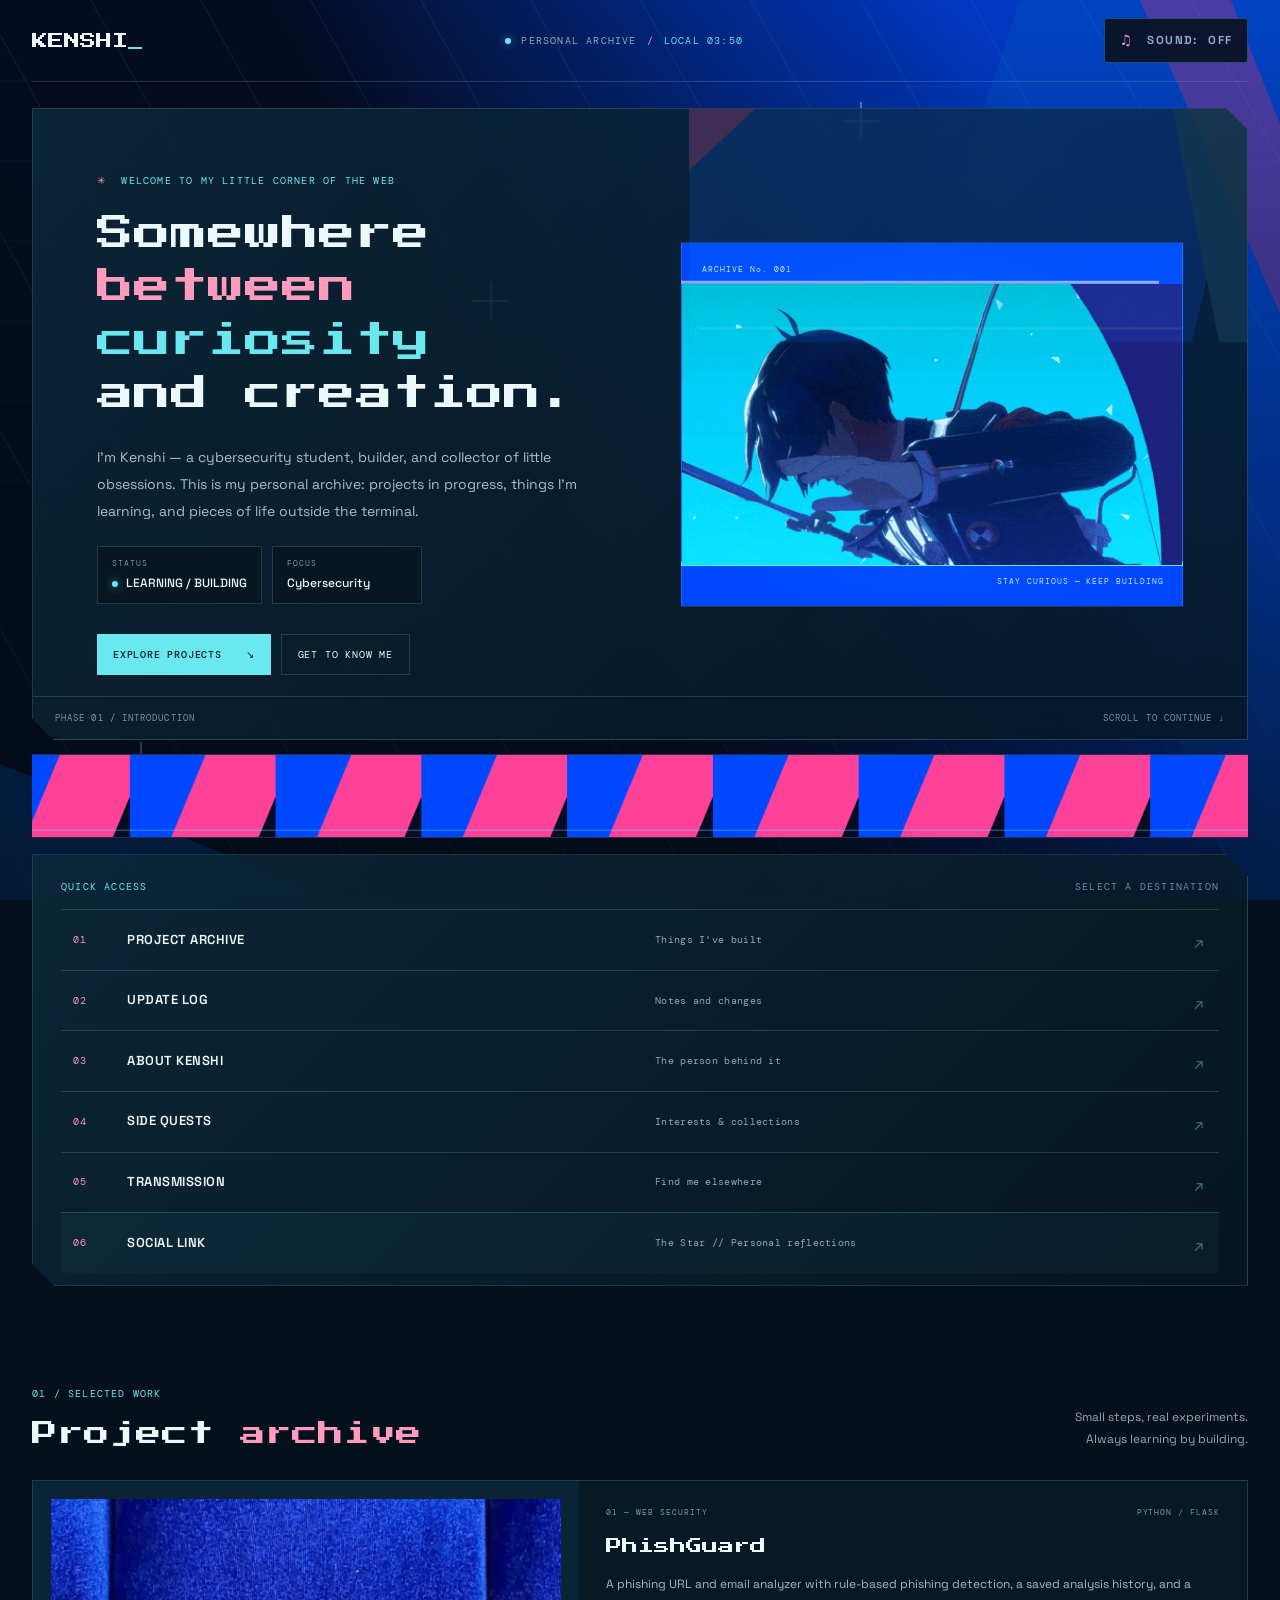
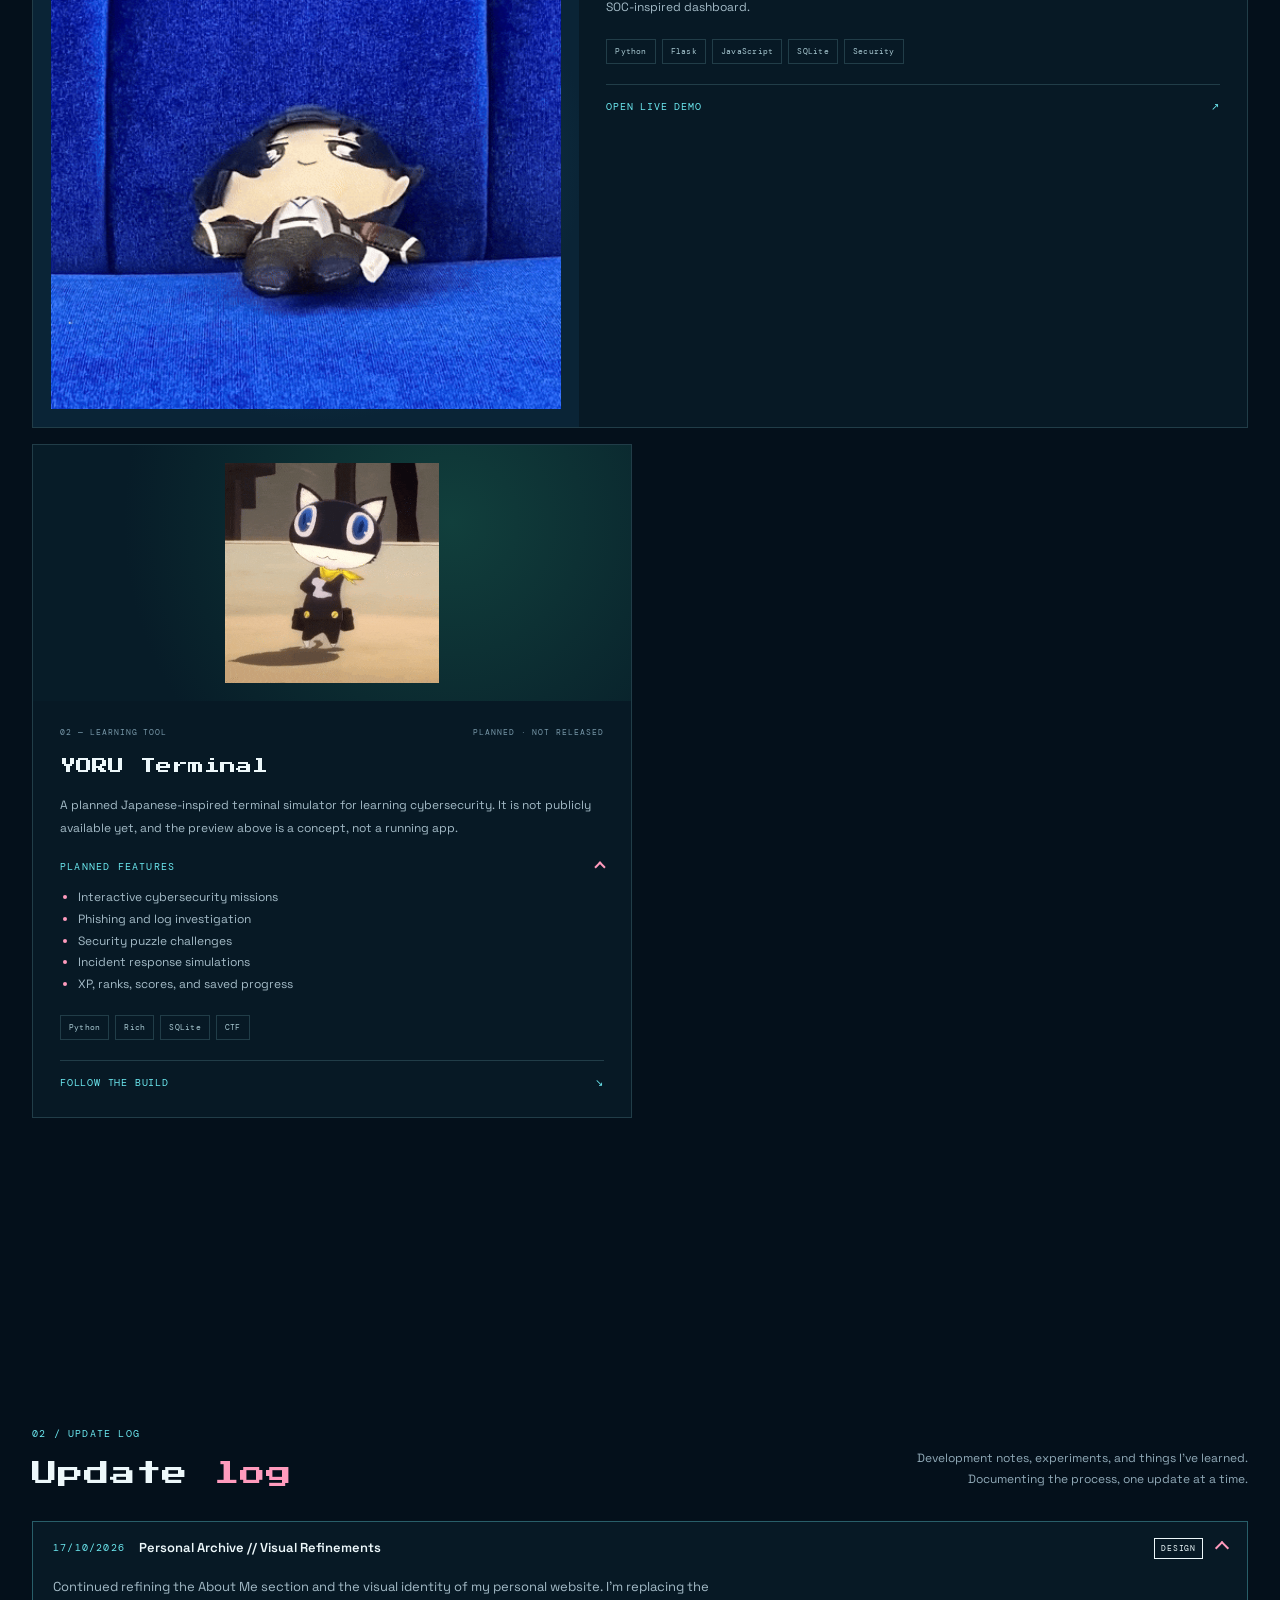
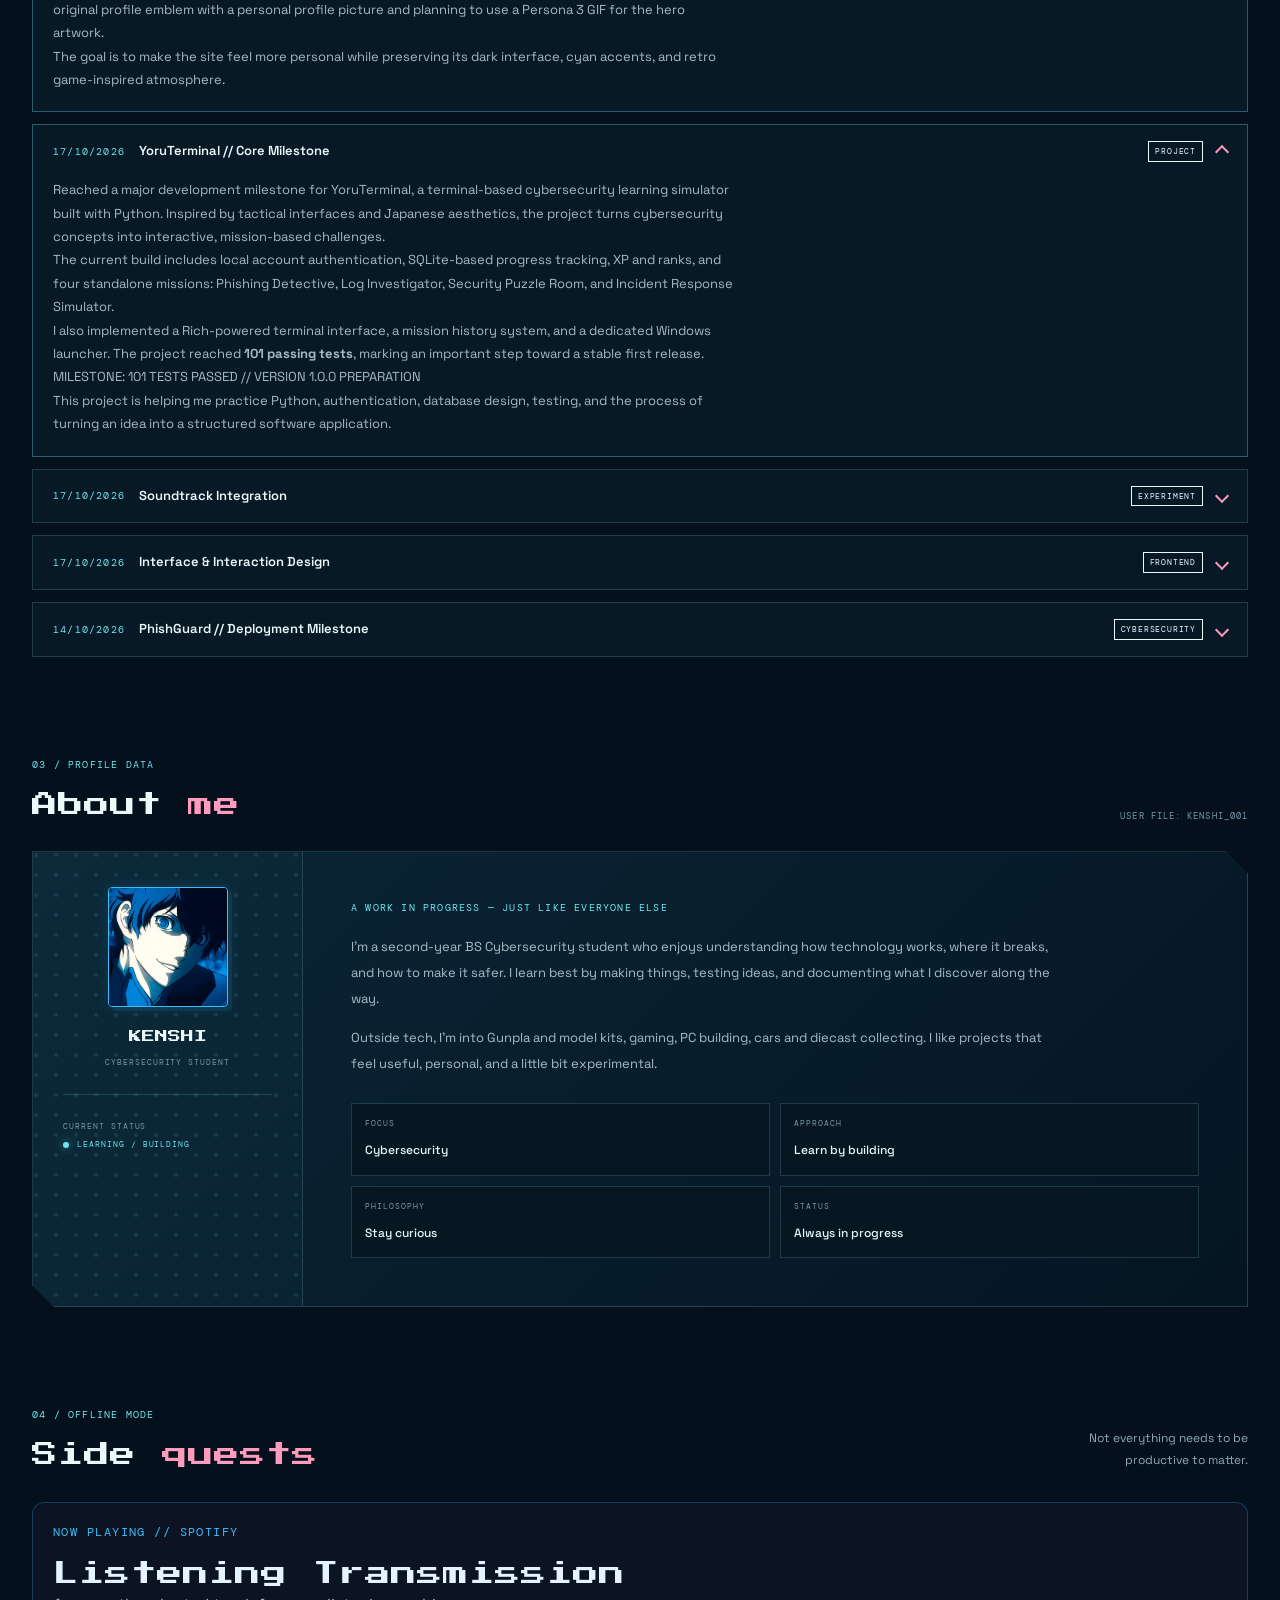
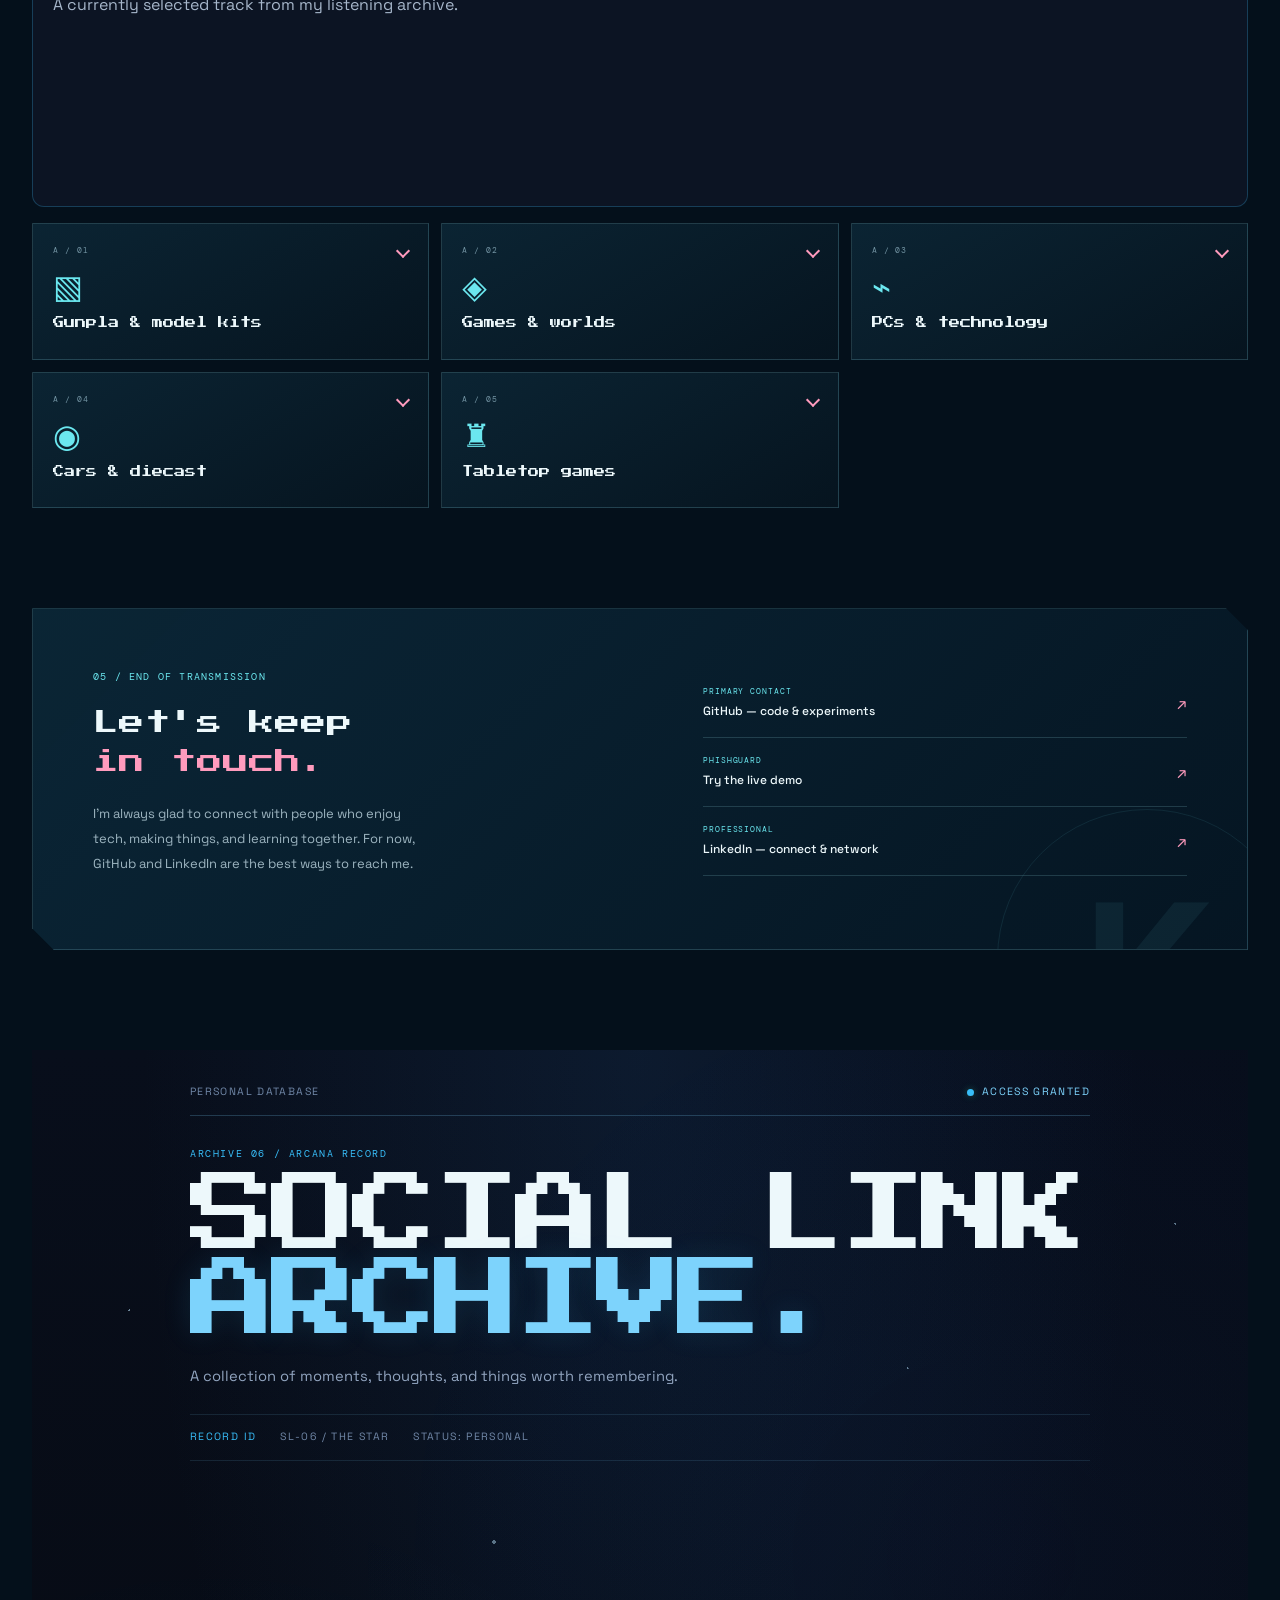
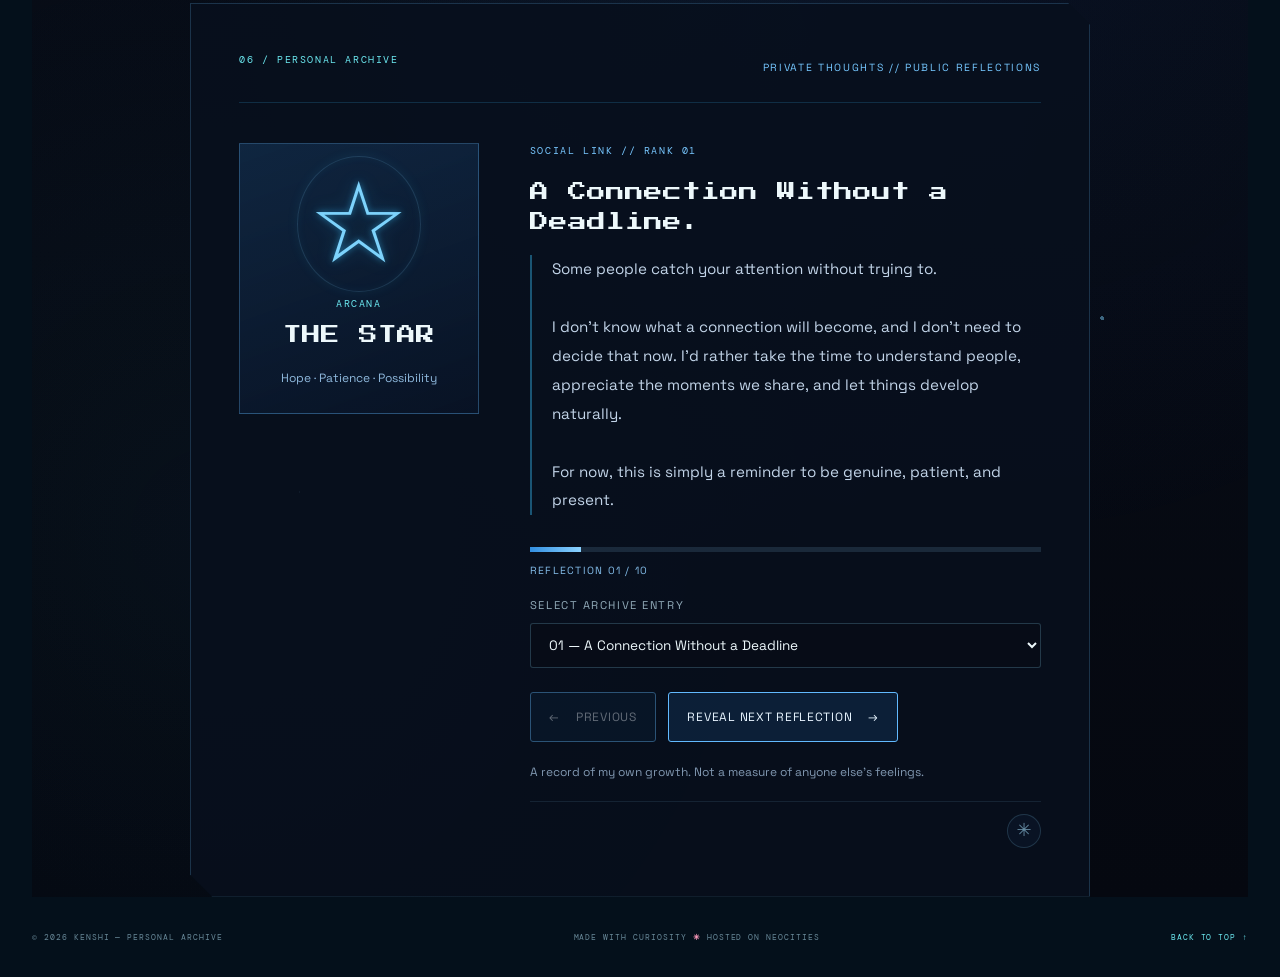
==== commit 8c68ba72: "Implement social link archive and unlisted memory section Added a new section for the social link ar" ====
--- a/index.html
+++ b/index.html
@@ -70,8 +70,7 @@
         <a class="menu-item" href="#about" data-sound><span class="menu-num">03</span><span class="menu-name">ABOUT KENSHI</span><span class="menu-desc">The person behind it</span><span class="menu-arrow" aria-hidden="true">↗</span></a>
         <a class="menu-item" href="#interests" data-sound><span class="menu-num">04</span><span class="menu-name">SIDE QUESTS</span><span class="menu-desc">Interests & collections</span><span class="menu-arrow" aria-hidden="true">↗</span></a>
         <a class="menu-item" href="#links" data-sound><span class="menu-num">05</span><span class="menu-name">TRANSMISSION</span><span class="menu-desc">Find me elsewhere</span><span class="menu-arrow" aria-hidden="true">↗</span></a>
-        <a class="menu-item" href="social-link.html" data-sound><span class="menu-num">06</span><span class="menu-name">SOCIAL LINK</span><span class="menu-desc">The Star // Personal reflections</span><span class="menu-arrow" aria-hidden="true">↗</span>
-</a>
+        <a class="menu-item" href="#social-link" data-sound><span class="menu-num">06</span><span class="menu-name">SOCIAL LINK</span><span class="menu-desc">The Star // Personal reflections</span><span class="menu-arrow" aria-hidden="true">↗</span></a></a>
       </div>
     </nav>
 
@@ -387,6 +386,150 @@
       <div class="contact-orbit" aria-hidden="true">K</div>
     </section>
 
+    <!-- SOCIAL LINK ARCHIVE // GITHUB PAGES EDITION -->
+<section class="section-block social-link-page" id="social-link" aria-labelledby="social-link-page-title">
+  <header class="social-link-page-header">
+    <div class="archive-topline">
+      <span class="archive-system-label">PERSONAL DATABASE</span>
+      <span class="archive-status">
+        <span class="archive-status-indicator"></span>
+        ACCESS GRANTED
+      </span>
+    </div>
+
+    <p class="eyebrow">ARCHIVE 06 / ARCANA RECORD</p>
+    <h2 class="archive-page-title" id="social-link-page-title">Social Link <span>Archive.</span></h2>
+    <p class="archive-page-description">A collection of moments, thoughts, and things worth remembering.</p>
+
+    <div class="archive-id">
+      <div class="archive-id-details">
+        <span>RECORD ID</span>
+        <span>SL-06 / THE STAR</span>
+        <span>STATUS: PERSONAL</span>
+      </div>
+    </div>
+  </header>
+
+  <section
+  class="social-link-section panel"
+  id="social-link-main"
+  aria-labelledby="social-link-title"
+  >
+    <div class="social-link-header">
+      <p class="eyebrow">06 / PERSONAL ARCHIVE</p>
+      <p class="social-link-classification">PRIVATE THOUGHTS // PUBLIC REFLECTIONS</p>
+    </div>
+
+    <div class="social-link-main">
+      <div class="social-link-arcana">
+        <span class="social-link-star" aria-hidden="true">☆</span>
+        <p class="eyebrow">ARCANA</p>
+        <h3>THE STAR</h3>
+        <p class="social-link-subtitle">Hope · Patience · Possibility</p>
+      </div>
+
+      <div class="social-link-content">
+        <p class="eyebrow" id="social-link-rank" role="status" aria-live="polite" aria-atomic="true">SOCIAL LINK // RANK 01</p>
+
+        <h3 id="social-link-title">A Connection<br><em>Without a Deadline.</em></h3>
+
+        <blockquote id="social-link-reflection" aria-live="polite" aria-atomic="true">
+          Some people catch your attention without trying to.
+          <br><br>
+          I don't know what this connection will become, and I don't need to decide that now. I'd rather take the time to understand people, appreciate the moments we share, and let things develop naturally.
+          <br><br>
+          For now, this is simply a reminder to be genuine, patient, and present.
+        </blockquote>
+
+        <div class="social-link-progress" aria-label="Reflection progress">
+          <div class="social-link-progress-track">
+            <div class="social-link-progress-fill" id="social-link-progress-fill"></div>
+          </div>
+          <p id="social-link-progress-label">REFLECTION 01 / 10</p>
+        </div>
+
+        <div class="social-link-selector">
+          <label for="social-link-jump">SELECT ARCHIVE ENTRY</label>
+          <select id="social-link-jump" name="social-link-jump">
+            <option value="0">01 — A Connection Without a Deadline</option>
+            <option value="1">02 — The Value of Patience</option>
+            <option value="2">03 — Small Moments Matter</option>
+            <option value="3">04 — Be Curious, Not Certain</option>
+            <option value="4">05 — Keep My Own Rhythm</option>
+            <option value="5">06 — Honesty Without Pressure</option>
+            <option value="6">07 — Let People Be Themselves</option>
+            <option value="7">08 — Make Peace With Uncertainty</option>
+            <option value="8">09 — Choose Mutual Effort</option>
+            <option value="9">10 — Hope, With Both Feet on the Ground</option>
+          </select>
+        </div>
+
+        <div class="social-link-controls">
+          <button class="social-link-button" id="social-link-previous" type="button" data-sound disabled>
+            <span aria-hidden="true">←</span> PREVIOUS
+          </button>
+          <button class="social-link-button" id="social-link-next" type="button" data-sound>
+            REVEAL NEXT <span aria-hidden="true">→</span>
+          </button>
+        </div>
+
+        <p class="social-link-footnote">A record of my own growth. Not a measure of anyone else's feelings.</p>
+
+        <div class="archive-secret-access">
+          <button type="button" id="secret-trigger" class="secret-trigger" aria-label="Inspect archive" title="Inspect archive" data-sound>✳</button>
+        </div>
+      </div>
+    </div>
+  </section>
+
+  <!-- Hidden Secret Page // Unlisted Memory -->
+  <section
+    id="secret-page"
+    class="social-link-section panel secret-page"
+    aria-labelledby="secret-page-title"
+    hidden
+  >
+    <div class="social-link-header">
+      <p class="eyebrow">UNLISTED ENTRY // 001</p>
+      <p class="social-link-classification">PERSONAL RECORD — UNINDEXED</p>
+    </div>
+
+    <div class="social-link-main">
+      <div class="social-link-arcana">
+        <span class="social-link-star" aria-hidden="true">☆</span>
+        <p class="eyebrow">ARCHIVE RECORD</p>
+        <h3>UNWRITTEN</h3>
+        <p class="social-link-subtitle">Memory · Time · Possibility</p>
+      </div>
+
+      <div class="social-link-content">
+        <p class="eyebrow">UNLISTED MEMORY</p>
+
+        <h3 id="secret-page-title">An Unwritten<br><em>Chapter.</em></h3>
+
+        <blockquote id="secret-page-reflection" aria-live="polite" aria-atomic="true">
+          Sometimes, someone becomes part of your thoughts in ways you never expected.
+          <br><br>
+          It's the little moments that stay with you, the things you remember without trying, and the possibility of knowing someone a little better with time.
+          <br><br>
+          I don't know what the future holds, and I don't need to find out today. For now, I'll let things unfold naturally, appreciate what is real, and leave room for life to surprise me.
+          <br><br>
+          Some chapters don't need an ending yet.
+        </blockquote>
+
+        <div class="social-link-controls">
+          <button type="button" id="secret-return" class="social-link-button" data-sound>
+            ← RETURN TO ARCHIVE
+          </button>
+        </div>
+
+        <p class="social-link-footnote">END OF RECORD // THE REST REMAINS UNWRITTEN</p>
+      </div>
+    </div>
+  </section>
+
+</section>
+
     <footer class="footer"><span>© <span id="year"></span> KENSHI — PERSONAL ARCHIVE</span><span>MADE WITH CURIOSITY <b aria-hidden="true">✳</b> HOSTED ON NEOCITIES</span><a href="#home" data-sound>BACK TO TOP ↑</a></footer>
     <div class="toast" id="toast" role="status" aria-live="polite"></div>
   </main>
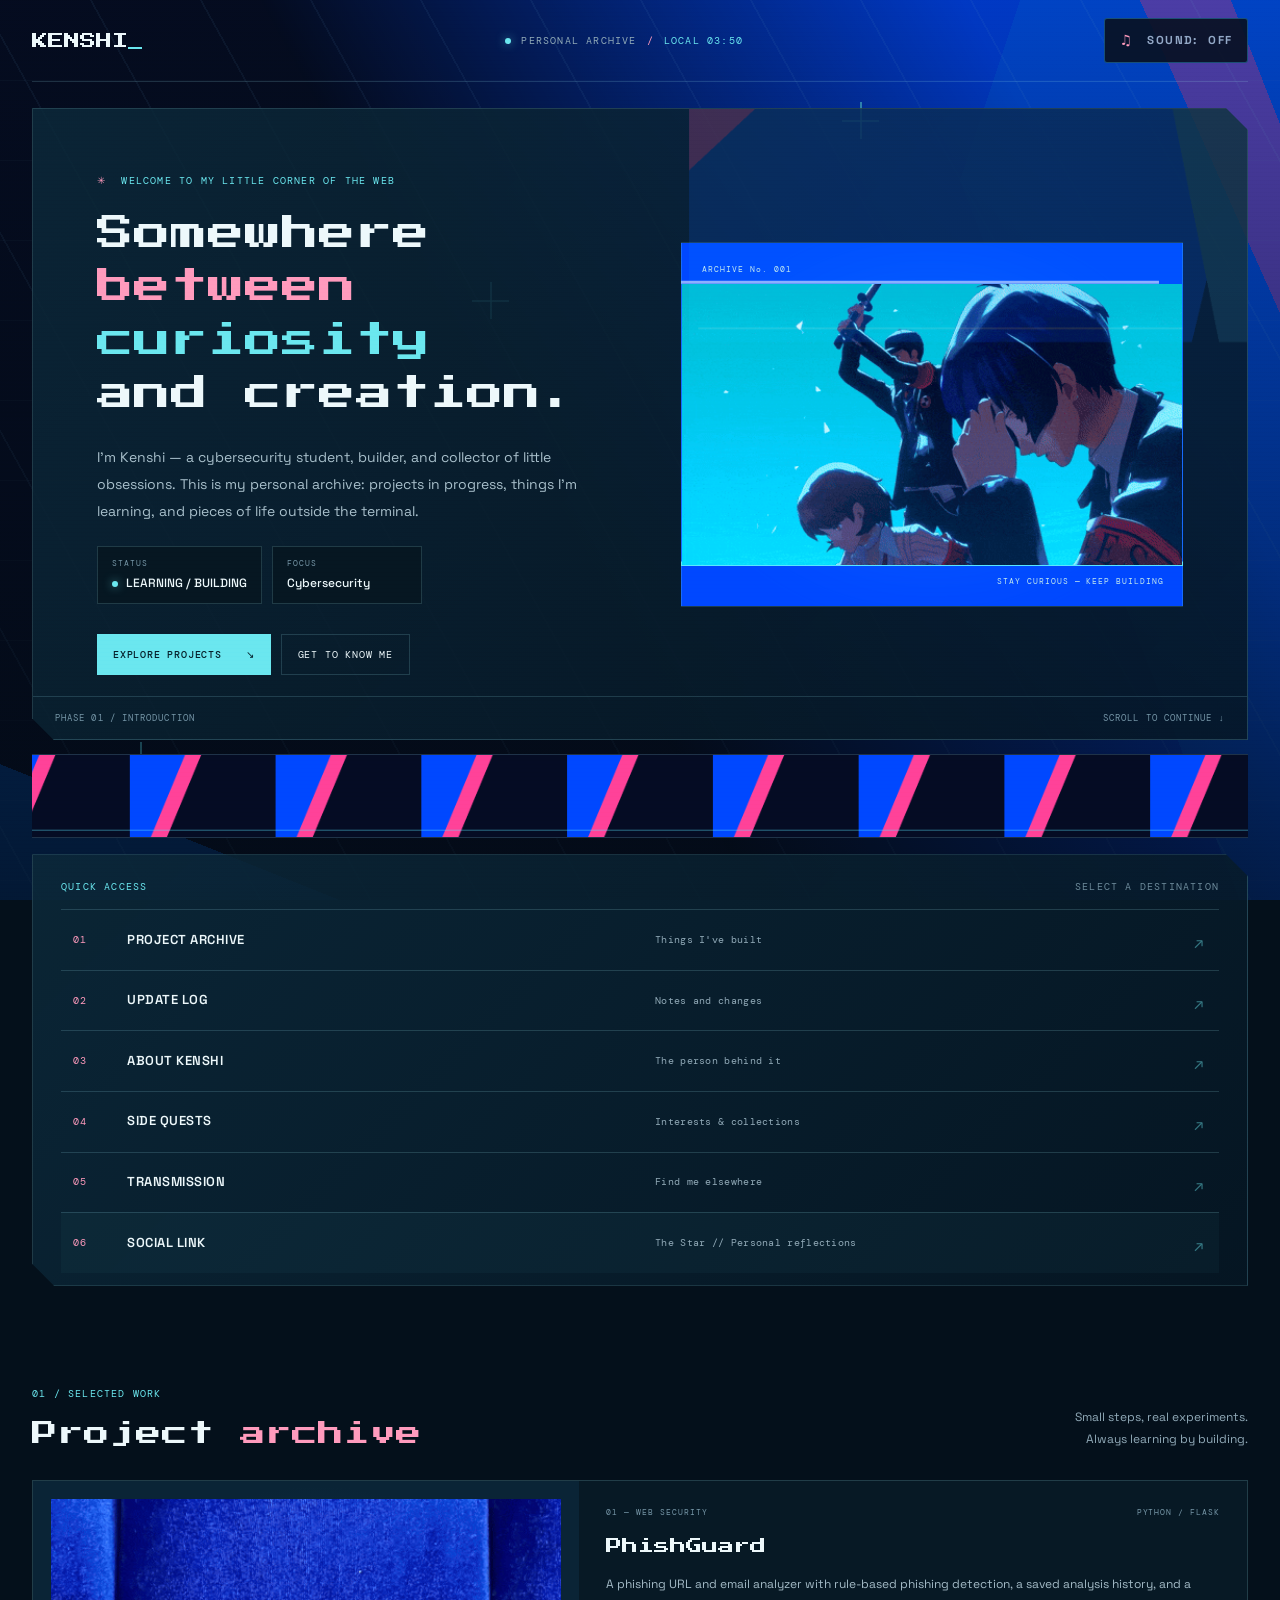
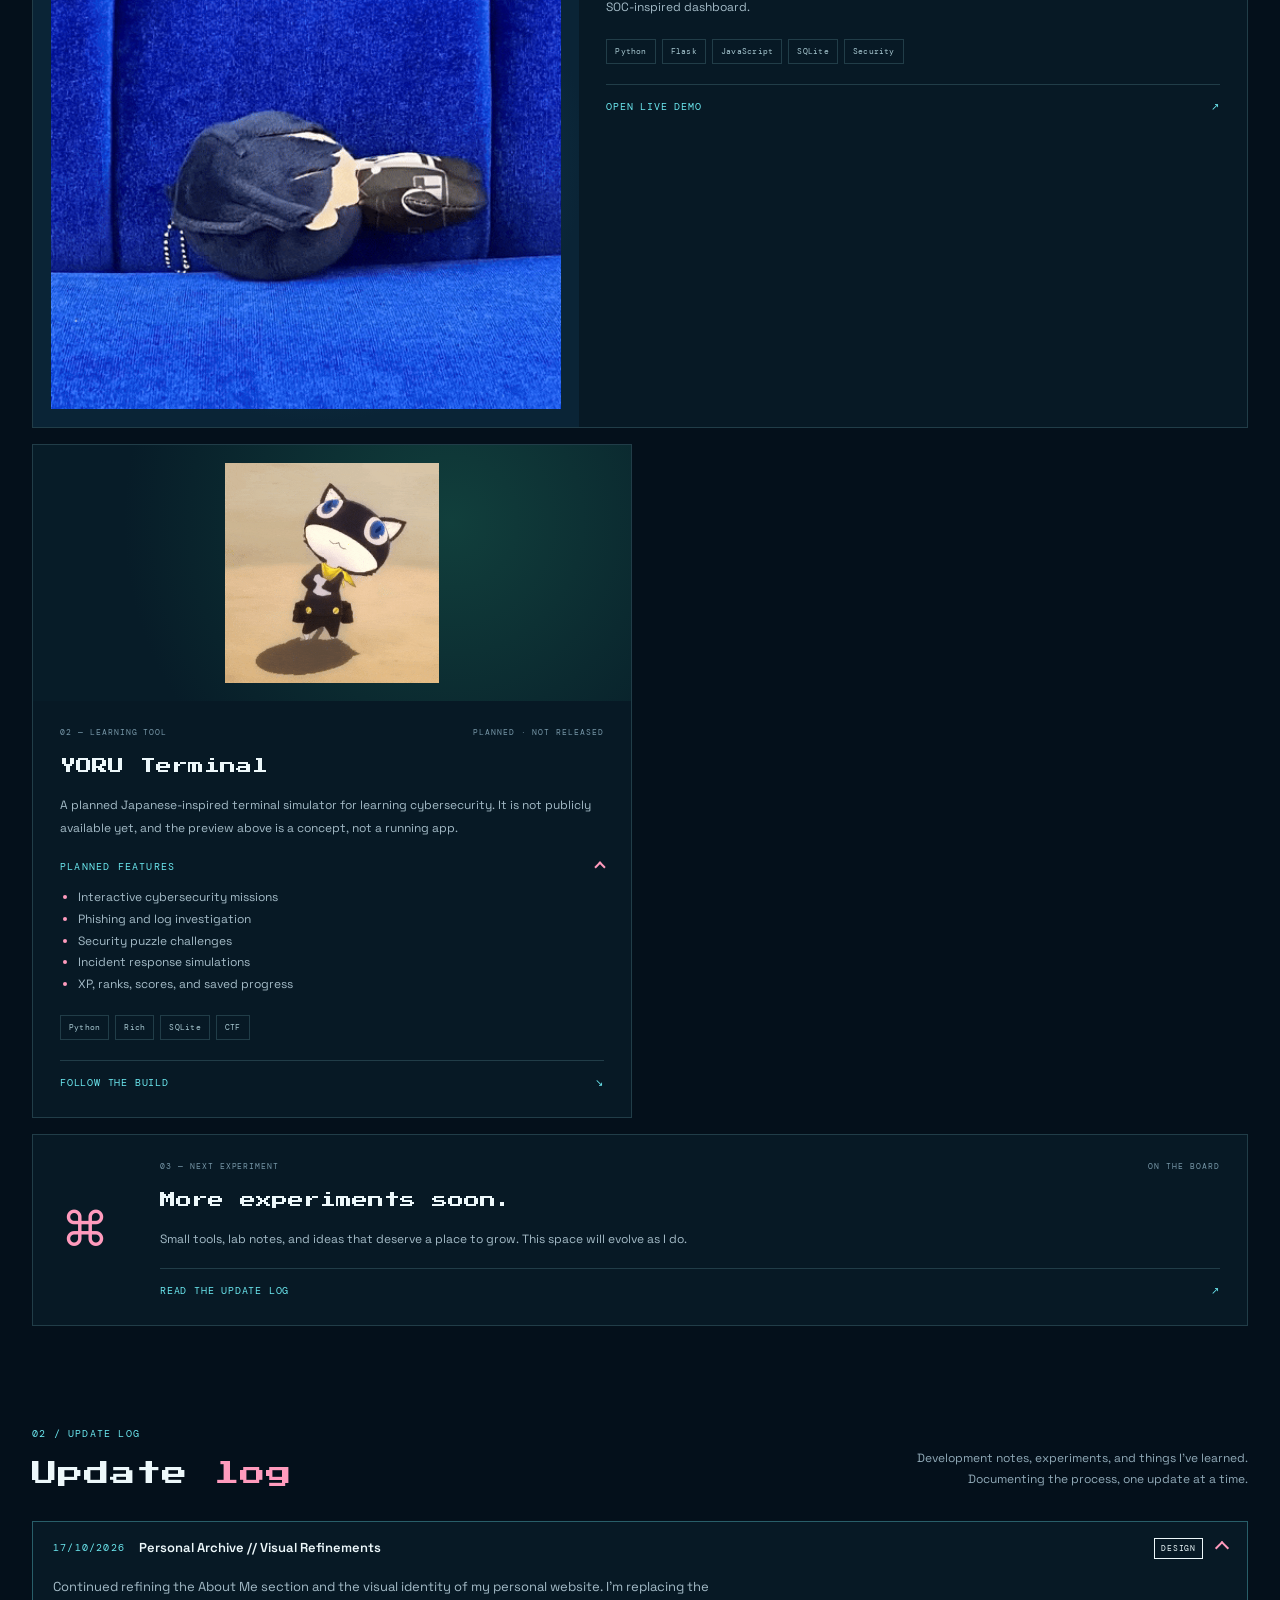
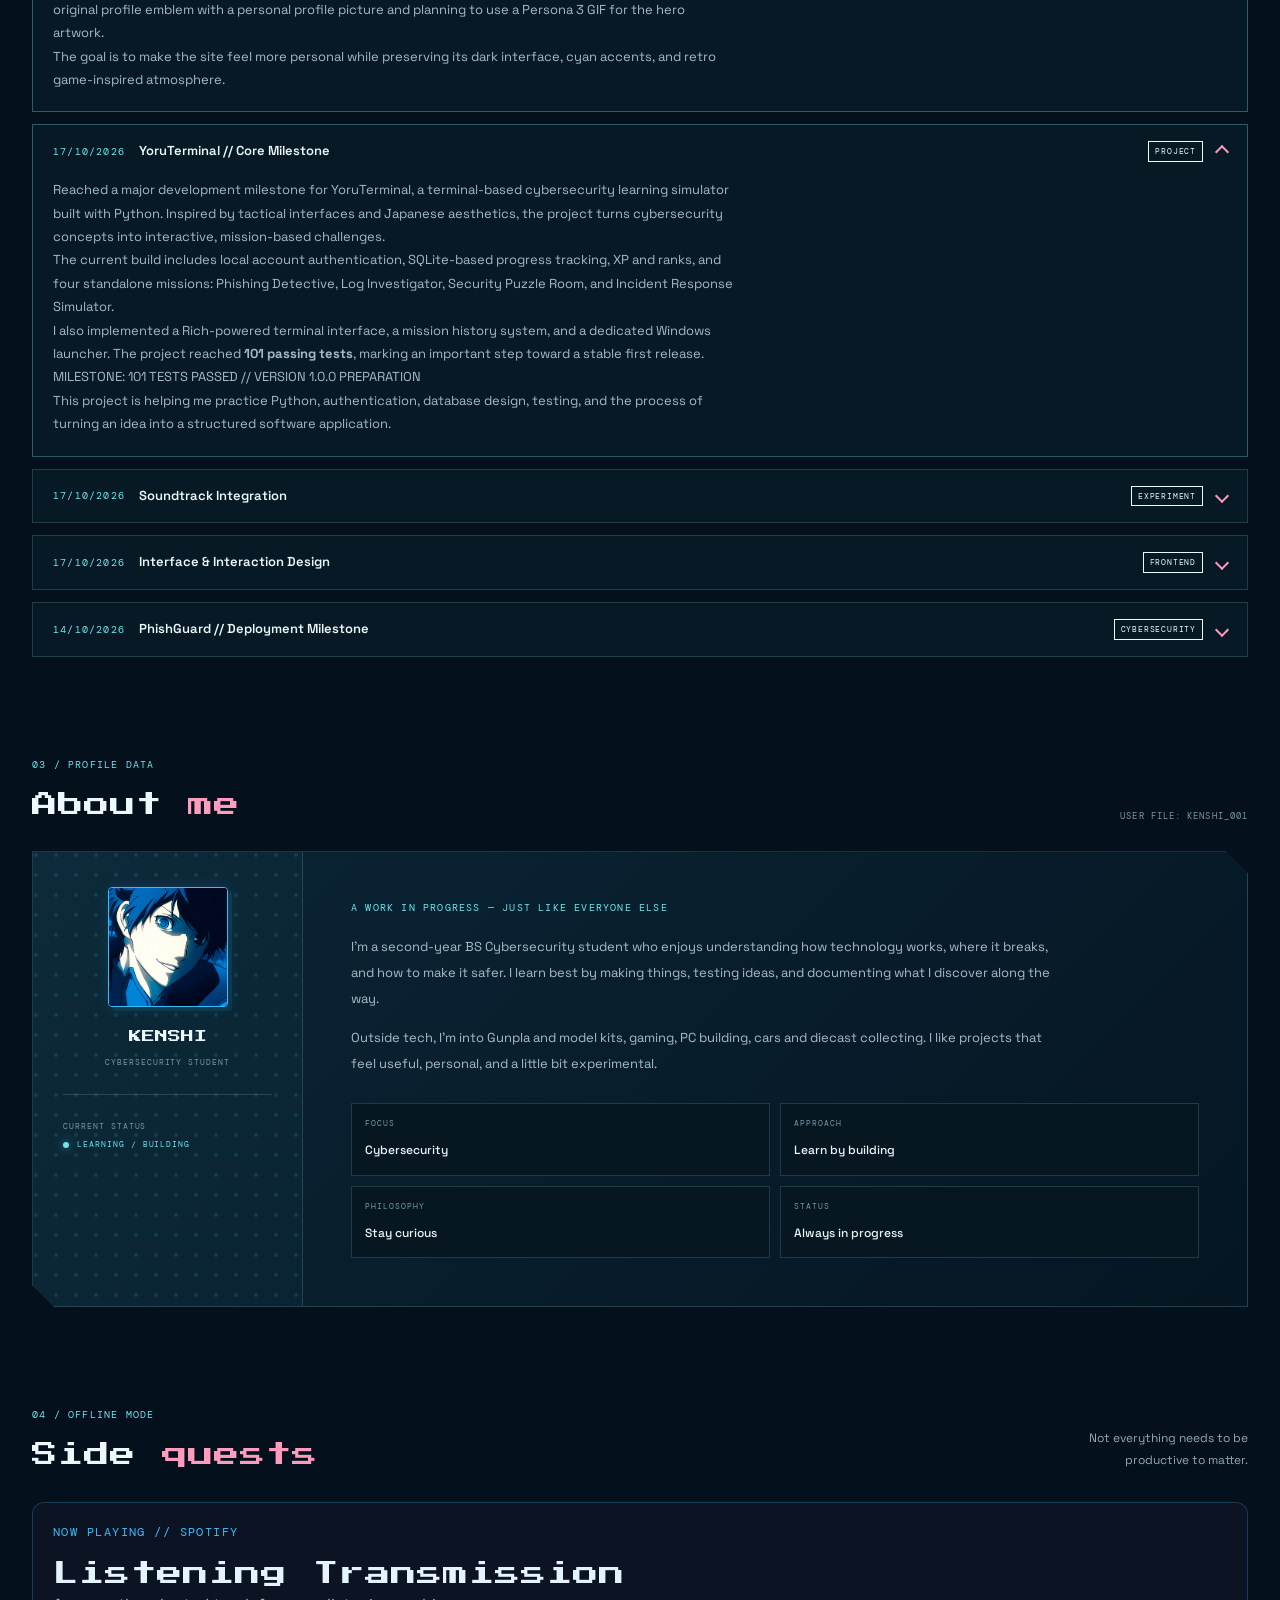
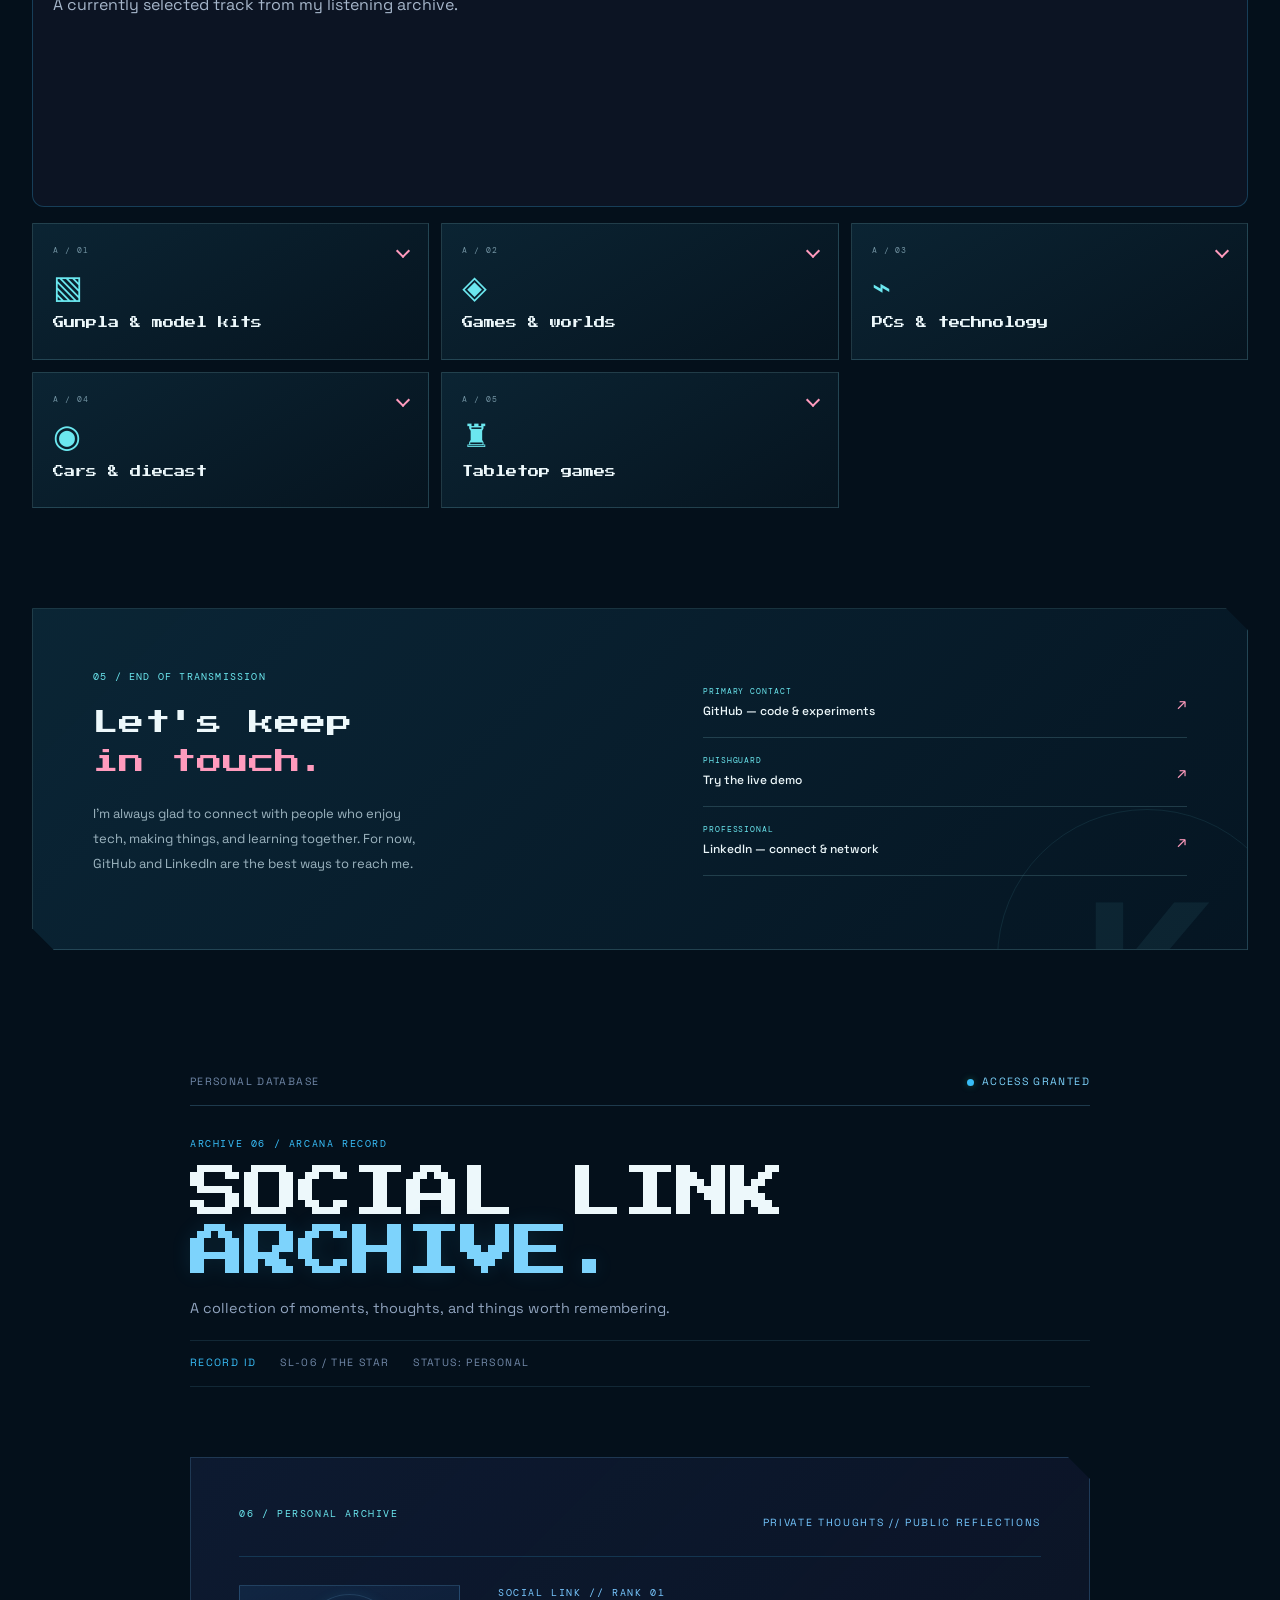
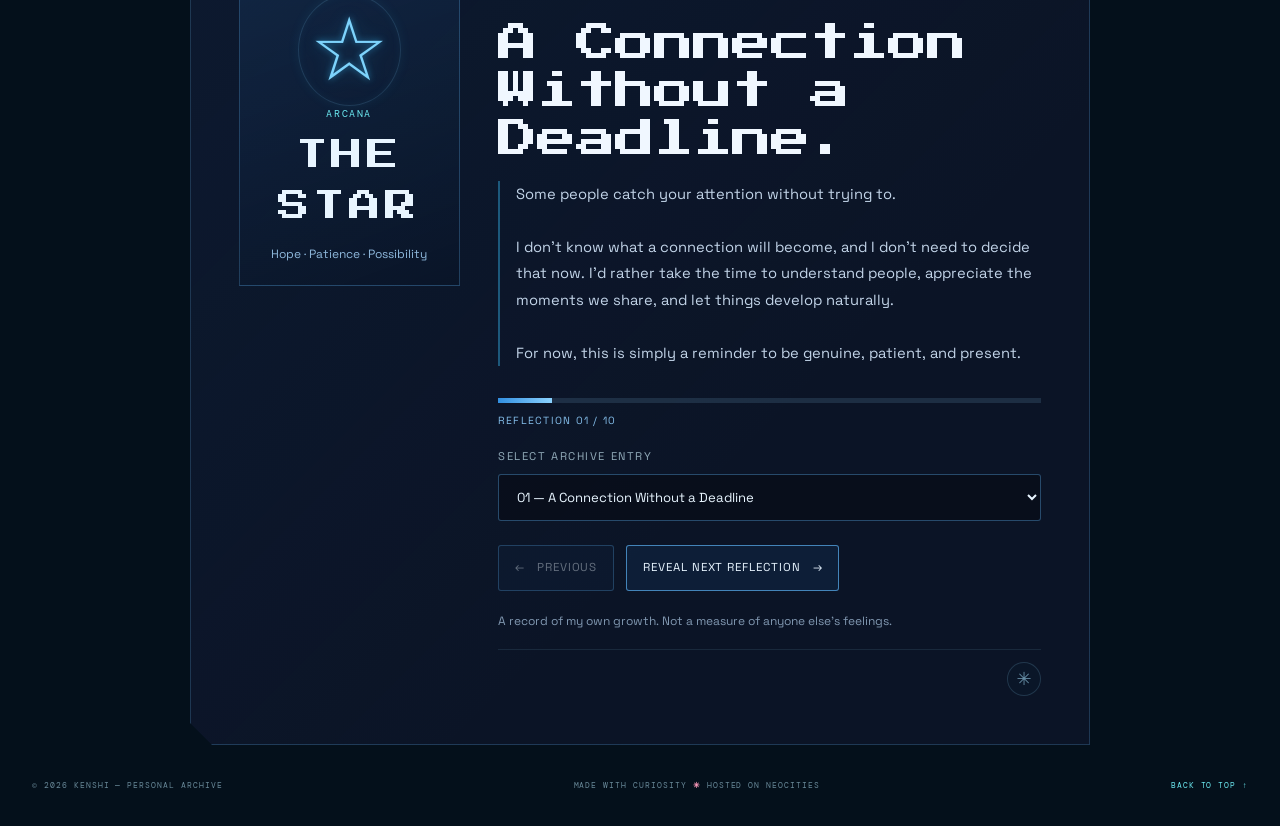
==== commit f1a675a5: "Add files via upload" ====
--- a/index.html
+++ b/index.html
@@ -70,7 +70,7 @@
         <a class="menu-item" href="#about" data-sound><span class="menu-num">03</span><span class="menu-name">ABOUT KENSHI</span><span class="menu-desc">The person behind it</span><span class="menu-arrow" aria-hidden="true">↗</span></a>
         <a class="menu-item" href="#interests" data-sound><span class="menu-num">04</span><span class="menu-name">SIDE QUESTS</span><span class="menu-desc">Interests & collections</span><span class="menu-arrow" aria-hidden="true">↗</span></a>
         <a class="menu-item" href="#links" data-sound><span class="menu-num">05</span><span class="menu-name">TRANSMISSION</span><span class="menu-desc">Find me elsewhere</span><span class="menu-arrow" aria-hidden="true">↗</span></a>
-        <a class="menu-item" href="#social-link" data-sound><span class="menu-num">06</span><span class="menu-name">SOCIAL LINK</span><span class="menu-desc">The Star // Personal reflections</span><span class="menu-arrow" aria-hidden="true">↗</span></a></a>
+        <a class="menu-item" href="#social-link" data-sound><span class="menu-num">06</span><span class="menu-name">SOCIAL LINK</span><span class="menu-desc">The Star // Personal reflections</span><span class="menu-arrow" aria-hidden="true">↗</span></a>
       </div>
     </nav>
 
@@ -342,7 +342,6 @@
         src="https://open.spotify.com/embed/track/6YVajR33kCWLhWpMVD8AGD"
         width="100%"
         height="152"
-        style="border: 0; border-radius: 12px;"
         allow="autoplay; clipboard-write; encrypted-media; fullscreen; picture-in-picture"
         loading="lazy">
       </iframe>
--- a/stylev2.css
+++ b/stylev2.css
@@ -56,7 +56,7 @@
 .topbar { min-height: 82px; display: flex; align-items: center; justify-content: space-between; gap: 20px; border-bottom: 1px solid var(--line); }
 .wordmark { font-family: var(--pixel); font-size: 1rem; letter-spacing: 0; line-height: 1.5; }
 .wordmark span { color: var(--cyan); animation: blink 1.2s steps(2) infinite; }
-.top-meta, .sound-button, .eyebrow, .hero-foot, .section-tag, .menu-num, .menu-desc, .art-label, .project-meta, .visual-top, .visual-bottom, .tag-row, .data-stamp, .profile-role, .profile-small, .profile-status, .fact-grid span, .interest-number, .contact-links a span, .footer, .status-strip dt, .update-date, .tag, .np-header .tag { font-family: var(--mono); font-size: 10px; letter-spacing: .12em; }
+.top-meta, .sound-button, .eyebrow, .hero-foot, .section-tag, .menu-num, .menu-desc, .art-label, .project-meta, .tag-row, .data-stamp, .profile-role, .profile-small, .profile-status, .fact-grid span, .interest-number, .contact-links a span, .footer, .status-strip dt, .update-date, .tag { font-family: var(--mono); font-size: 10px; letter-spacing: .12em; }
 .top-meta { color: var(--muted); display: flex; align-items: center; gap: 10px; }
 .meta-sep { color: var(--pink); }
 #localTime { color: var(--cyan); font-variant-numeric: tabular-nums; }
@@ -93,19 +93,8 @@
 .button-quiet:hover { border-color: var(--pink); }
 /* Angled blue frame SVG as the artwork background. */
 .hero-art { height: 365px; position: relative; overflow: hidden; background: #050c24 url("assets/blue-angle-frame.svg") center / cover no-repeat; border: 1px solid #6be7ef38; }
-.art-grid { position: absolute; inset: 20% -10% -20%; opacity: .32; transform: perspective(250px) rotateX(56deg) scale(1.2); transform-origin: center top; background-image: linear-gradient(#6be7ef40 1px, transparent 1px), linear-gradient(90deg, #6be7ef40 1px, transparent 1px); background-size: 28px 28px; }
-.moon { position: absolute; width: 170px; height: 170px; border-radius: 50%; background: linear-gradient(135deg, #a6f8f3, #6ba9e6 70%, #bb9fe4); top: 65px; left: 50%; transform: translateX(-50%); box-shadow: 0 0 65px #69e8ed55; }
-.moon::after { content: ""; position: absolute; width: 170px; height: 170px; border-radius: 50%; background: #10364a; top: -13px; left: 28px; }
-.orbit { position: absolute; z-index: 2; width: 270px; height: 95px; border: 1px solid #ffc4dc9c; border-radius: 50%; top: 105px; left: 50%; transform: translateX(-50%) rotate(-24deg); }
-.orbit-two { width: 300px; height: 120px; transform: translateX(-50%) rotate(36deg); border-color: #6be7ef9c; }
-/* Original crosshair SVG marks in the artwork corners. */
-.art-cross { position: absolute; z-index: 3; width: 44px; height: 44px; background: url("assets/crosshair-decoration.svg") center / contain no-repeat; }
-.cross-a { top: 30px; right: 26px; }
-.cross-b { bottom: 66px; left: 26px; }
 .art-label { position: absolute; z-index: 4; color: #c3e9ed; font-size: 8px; }
 .label-top { top: 20px; left: 20px; }.label-bottom { bottom: 18px; right: 18px; }
-.art-stamp { position: absolute; z-index: 4; top: 47%; left: 50%; transform: translate(-50%, -50%); font-size: 50px; font-weight: 700; line-height: .75; text-align: center; color: #061522; text-shadow: 0 1px 0 #ffffff70; }
-.art-stamp small { font: 8px var(--mono); letter-spacing: .2em; }
 .hero-foot { position: absolute; bottom: 0; left: 0; right: 0; display: flex; justify-content: space-between; padding: 14px 22px; border-top: 1px solid var(--line); color: #7697a8; font-size: 9px; }
 /* Original wipe GIF as a transition strip between the hero and the menu. */
 .wipe-strip { height: 84px; margin-top: 14px; background: #050c24 url("assets/animated-diagonal-wipe.gif") center bottom / auto 100% repeat-x; border-top: 1px solid var(--line); border-bottom: 1px solid var(--line); }
@@ -250,8 +239,7 @@
 h2 { font-size: clamp(1rem, 2.4vw, 1.6rem); line-height: 1.5; margin-bottom: 0; }
 .section-note { color: var(--muted); font-size: 12px; line-height: 1.8; text-align: right; margin-bottom: 2px; }
 .project-grid { display: grid; grid-template-columns: 1fr 1fr; gap: 16px; }
-.project-card { border: 1px solid var(--line); background: #071925; transition: transform .25s, border-color .25s; }
-.project-card:hover { transform: translateY(-4px); border-color: #6be7ef66; }
+.project-card { border: 1px solid var(--line); background: #071925; }
 .project-featured { grid-column: 1 / -1; display: grid; grid-template-columns: .9fr 1.1fr; }
 .project-visual { min-height: 245px; position: relative; overflow: hidden; padding: 18px; display: flex; flex-direction: column; justify-content: space-between; }
 .phish-visual { background: radial-gradient(circle at 52% 50%, #16485a, #0a2436 68%); }
@@ -260,13 +248,6 @@
 .yoru-visual.yoru-flash { outline: 1px solid var(--pink); outline-offset: -8px; }
 .yoru-visual.yoru-flash::after { content: ""; position: absolute; left: 0; right: 0; top: 0; height: 40%; z-index: 1; pointer-events: none; background: linear-gradient(180deg, transparent, #6be7ef40, transparent); animation: yoru-sweep 1.2s linear 1 both; }
 @keyframes yoru-sweep { from { transform: translateY(-100%); } to { transform: translateY(260%); } }
-.visual-top, .visual-bottom { display: flex; justify-content: space-between; gap: 10px; font-size: 8px; color: #9bc2cc; position: relative; z-index: 2; }
-.status-pill { color: var(--cyan); border: 1px solid #6be7ef55; padding: 3px 6px; }
-.status-pill i { display: inline-block; width: 5px; height: 5px; background: var(--cyan); border-radius: 50%; margin-right: 5px; }
-.phish-symbol { position: absolute; top: 50%; left: 50%; transform: translate(-50%,-50%); font-size: clamp(5rem, 10vw, 9rem); line-height: 1; font-weight: 700; letter-spacing: -.12em; color: #b6f8f4; text-shadow: 0 0 42px #55e1e488; }
-.phish-symbol span { color: var(--pink); font-size: .7em; vertical-align: top; }
-.terminal-lines { font: 11px/2 var(--mono); color: #8fc6bd; margin: 20px 0; position: relative; z-index: 2; }
-.terminal-lines p { margin: 0; }.terminal-lines b { color: var(--cyan); margin-right: 7px; }.terminal-ready { color: #c0fff1; }
 .project-content { padding: 25px 27px 28px; }
 .project-meta { display: flex; justify-content: space-between; gap: 12px; color: #7797a8; font-size: 8px; margin-bottom: 15px; }
 .project-content h3 { font-size: clamp(.8rem, 1.5vw, 1rem); line-height: 1.6; margin-bottom: 14px; }
@@ -289,10 +270,7 @@
 .compact-card .project-content p { max-width: 780px; }
 .data-stamp { color: #7797a8; font-size: 9px; }
 
-/* Tags: shared label style for PLACEHOLDER and PLAYBACK UNAVAILABLE. */
 .tag { display: inline-block; border: 1px solid; padding: 3px 6px; font-size: 8px; letter-spacing: .1em; white-space: nowrap; }
-.tag-placeholder { color: var(--pink); border-color: #ff9bbd88; }
-.tag-unavailable { color: #f5c97a; border-color: #f5c97a88; }
 
 /* Update log: expandable entries. */
 .update-list { display: grid; gap: 12px; }
@@ -313,9 +291,21 @@
 /* Original dot pattern, faded so it reads as texture. */
 .profile-side::before { content: ""; position: absolute; inset: 0; z-index: -1; background: url("assets/ui-dots-pattern.svg") 0 0 / 240px 160px; opacity: .14; pointer-events: none; }
 /* Original monogram badge as the profile avatar. */
-.profile-emblem { width: 120px; height: 120px; margin: 0 auto 20px; display: grid; place-items: center; position: relative; }
+.profile-emblem {
+  width: 120px;
+  height: 120px;
+  margin: 0 auto 20px;
+  display: grid;
+  place-items: center;
+  position: relative;
+  overflow: hidden;
+  border: 1px solid #38bdf8;
+  border-radius: 4px;
+  background: #080d18;
+  box-shadow: 0 0 14px #38bdf822, 4px 4px 0 #38bdf815;
+  transition: border-color 250ms ease, box-shadow 250ms ease;
+}
 .profile-emblem img { display: block; width: 100%; height: 100%; }
-.profile-emblem i { position: absolute; top: -10px; right: -8px; color: var(--pink); font-style: normal; }
 .profile-name { font-family: var(--pixel); font-size: .8rem; text-align: center; letter-spacing: 0; margin-bottom: 8px; }
 .profile-role, .profile-small { color: #7797a8; text-align: center; font-size: 8px; }
 .profile-divider { height: 1px; background: var(--line); margin: 25px 0; }
@@ -328,116 +318,6 @@
 .fact-grid span { display: block; color: #7797a8; font-size: 8px; margin-bottom: 6px; }
 .fact-grid b { font-size: 12px; font-weight: 500; }
 
-/* Now-playing shell: visual only. Controls are disabled until licensed audio is added. */
-.now-playing { margin-bottom: 16px; padding: 22px 24px; }
-.np-header { display: flex; justify-content: space-between; align-items: center; gap: 12px; flex-wrap: wrap; margin-bottom: 16px; }
-.np-header h3 { font-size: .75rem; color: var(--cyan); margin: 0; }
-.np-body { display: grid; grid-template-columns: 96px 1fr; gap: 20px; align-items: center; }
-.np-art { width: 96px; height: 96px; border: 1px solid #6be7ef55; display: grid; place-items: center; background: repeating-linear-gradient(135deg, #6be7ef0b 0 4px, transparent 4px 8px); color: var(--cyan); font-size: 2rem; }
-.np-track { font-weight: 600; margin: 0; font-size: 14px; }
-.np-artist { color: #8faab7; font-size: 12px; margin: 4px 0 12px; }
-/* Static idle bars: they do not animate, because no audio is playing. */
-.np-bars { display: flex; align-items: flex-end; gap: 4px; height: 26px; margin-bottom: 10px; }
-.np-bars i { display: block; width: 6px; background: #6be7ef55; height: 30%; }
-.np-bars i:nth-child(2n) { height: 55%; } .np-bars i:nth-child(3n) { height: 85%; } .np-bars i:nth-child(5n) { height: 45%; }
-
-/* Animate the visualizer only while audio is playing. */
-.np-bars.is-playing i {
-  animation: audio-bars .65s ease-in-out infinite alternate;
-}
-
-.np-bars.is-playing i:nth-child(2n) {
-  animation-delay: -.35s;
-}
-
-.np-bars.is-playing i:nth-child(3n) {
-  animation-delay: -.2s;
-}
-
-@keyframes audio-bars {
-  from { transform: scaleY(.35); }
-  to { transform: scaleY(1); }
-}
-
-@media (prefers-reduced-motion: reduce) {
-  .np-bars.is-playing i {
-    animation: none;
-  }
-}
-
-.np-progress { height: 3px; background: #183244; margin-bottom: 12px; }
-.np-progress span { display: block; height: 100%; width: 0; background: #6be7ef55; }
-.np-controls { display: flex; gap: 8px; }
-
-.np-controls {
-  display: flex;
-  align-items: center;
-  gap: 10px;
-  flex-wrap: wrap;
-}
-
-.np-btn {
-  border: 1px solid var(--line);
-  background: #061722;
-  color: var(--cyan);
-  padding: 8px 12px;
-  font-size: 11px;
-  cursor: pointer;
-  transition: background .2s, border-color .2s, color .2s;
-}
-
-.np-btn:hover:not(:disabled) {
-  border-color: var(--cyan);
-  background: #6be7ef12;
-}
-
-.np-btn:focus-visible,
-#npVolume:focus-visible {
-  outline: 2px solid var(--cyan);
-  outline-offset: 3px;
-}
-
-.np-btn:disabled {
-  opacity: .45;
-  cursor: not-allowed;
-}
-
-.np-play {
-  border-color: #6be7ef66;
-  color: var(--cyan);
-  min-width: 44px;
-}
-
-#npVolume {
-  width: min(150px, 100%);
-  accent-color: var(--cyan);
-  cursor: pointer;
-}
-
-#npStatus {
-  color: var(--muted);
-  font: 10px/1.7 var(--mono);
-  margin: 12px 0 0;
-}
-
-.audio-credit {
-  color: var(--muted);
-  font-size: 10px;
-  overflow-wrap: anywhere;
-  margin: 10px 0 0;
-}
-
-.audio-credit a {
-  color: var(--cyan);
-  text-decoration: underline;
-  text-underline-offset: 3px;
-}
-
-.audio-credit a:hover {
-  color: var(--pink);
-}
-
-
 .interest-grid { display: grid; grid-template-columns: repeat(3, 1fr); gap: 12px; }
 .interest-card { position: relative; border: 1px solid var(--line); background: linear-gradient(150deg, #0b2433, #06141f); transition: border-color .2s, transform .2s; }
 .interest-card summary::after { content: ""; position: absolute; top: 22px; right: 20px; width: 8px; height: 8px; border-right: 2px solid var(--pink); border-bottom: 2px solid var(--pink); transform: rotate(45deg); transition: transform .2s; }
@@ -449,7 +329,6 @@
 .interest-number { display: block; color: #7394a3; font-size: 8px; }
 .interest-symbol { display: block; color: var(--cyan); font-size: 2rem; margin: 15px 0 10px; line-height: 1; }
 .interest-title { display: block; font-family: var(--pixel); font-size: .7rem; line-height: 1.7; margin-bottom: 6px; }
-.interest-card .tag { margin-top: 6px; }
 .interest-card p { color: #8faab7; font-size: 11px; line-height: 1.8; margin: 0; padding: 0 20px 20px; }
 
 .contact-panel { margin-top: 100px; padding: clamp(28px, 5vw, 60px); display: grid; grid-template-columns: 1fr .85fr; gap: 40px; position: relative; overflow: hidden; }
@@ -485,7 +364,7 @@
 }
 @media (max-width: 600px) {
   :root { --cut: 14px; }
-  .site-shell { width: calc(100% - 22px); }
+  .site-shell { width: calc(100% - 32px); }
   .topbar { min-height: 70px; gap: 10px; flex-wrap: wrap; padding: 12px 0; }
   .wordmark { font-size: .75rem; }
   .top-meta { display: none; }
@@ -495,62 +374,56 @@
   .status-strip div { min-width: 0; flex: 1 1 140px; }
   .intro { font-size: 13px; }
   .hero-art { height: 250px; }
-  .art-cross { width: 34px; height: 34px; }
-  .moon, .moon::after { width: 135px; height: 135px; }.moon::after { left: 20px; top: -10px; }
-  .orbit { width: 220px; height: 75px; }.orbit-two { width: 245px; height: 95px; }
-  .hero-foot { padding: 12px; font-size: 7px; }
+  .hero-foot { padding: 12px; font-size: 8px; }
   .wipe-strip { height: 56px; }
-  
-    .menu {
-      padding: 18px 14px 8px;
-    }
-
-    .section-tag {
-      font-size: 8px;
-    }
-
-    .section-tag span {
-      font-size: 7px;
-    }
-
-    .menu-item {
-      grid-template-columns: 25px minmax(0, 1fr) 20px;
-      padding: 15px 5px;
-    }
-
-    .menu-item::before {
-      left: 4px;
-      width: 24px;
-      height: 9px;
-      margin-top: -4.5px;
-    }
-
-    /* Keep the same slide effect on mobile */
-    .menu-item:hover,
-    .menu-item:focus-visible {
-      padding-left: 34px;
-    }
-
-    .menu-desc {
-      display: none;
-    }
-
-    .menu-name {
-      font-size: 11px;
-    }
-
-    .menu-num {
-      font-size: 9px;
-    }
-
-  .menu-item:hover, .menu-item.active { padding-left: 34px; }
-  .menu-desc { display: none; }.menu-name { font-size: 11px; }.menu-num { font-size: 9px; }
+  .menu {
+    padding: 18px 14px 8px;
+  }
+
+  .section-tag {
+    font-size: 8px;
+  }
+
+  .section-tag span {
+    font-size: 8px;
+  }
+
+  .menu-item {
+    grid-template-columns: 25px minmax(0, 1fr) 20px;
+    padding: 15px 5px;
+  }
+
+  .menu-item::before {
+    left: 4px;
+    width: 24px;
+    height: 9px;
+    margin-top: -4.5px;
+  }
+
+  /* Same slide effect as desktop, indented less on small screens. */
+  .menu-item:hover,
+  .menu-item:focus-visible,
+  .menu-item.active {
+    padding-left: 34px;
+  }
+
+  .menu-desc {
+    display: none;
+  }
+
+  .menu-name {
+    font-size: 11px;
+  }
+
+  .menu-num {
+    font-size: 9px;
+  }
   .section-block, .contact-panel { margin-top: 70px; }
   .section-heading { align-items: start; flex-direction: column; gap: 12px; }
   .section-note { text-align: left; }
   h2 { font-size: clamp(.9rem, 4.6vw, 1.1rem); }
   .project-grid { grid-template-columns: 1fr; }.project-featured, .compact-card { grid-column: auto; }
-  .project-content { padding: 22px 18px; }.project-meta { font-size: 7px; }
+  .project-content { padding: 22px 18px; }.project-meta { font-size: 8px; }
   .compact-card { gap: 8px; align-items: start; }.compact-icon { margin: 24px 0 0 15px; font-size: 2rem; }.compact-card .project-content { padding-left: 8px; }
   .update-entry summary { grid-template-columns: 1fr auto 10px; gap: 8px 12px; padding: 14px; }
   .update-entry summary .update-date { grid-column: 1; grid-row: 1; }
@@ -558,272 +431,19 @@
   .update-entry summary::after { grid-column: 3; grid-row: 1; justify-self: end; }
   .update-entry summary .update-title { grid-column: 1 / 4; grid-row: 2; }
   .update-body { padding: 0 14px 16px; }
-  .np-body { grid-template-columns: 1fr; }
-  .np-art { width: 72px; height: 72px; }
   .about-panel { grid-template-columns: 1fr; }.profile-side { border-right: 0; border-bottom: 1px solid var(--line); }.profile-emblem { width: 90px; height: 90px; }
   .about-copy { padding: 25px 20px; }.fact-grid { gap: 8px; }.fact-grid b { font-size: 11px; }
-  .data-stamp { font-size: 7px; }
+  .data-stamp { font-size: 8px; }
   .interest-grid { grid-template-columns: 1fr; gap: 8px; }
   .interest-card summary { padding: 14px; }
   .interest-card p { padding: 0 14px 14px; }
   .contact-panel { grid-template-columns: 1fr; gap: 22px; }
   .footer { flex-direction: column; gap: 10px; }
 }
-/* Reduced motion: GIFs are not loaded, the menu arrow and crosshairs stay static, and transitions are cut short. */
+/* Reduced motion: GIFs are not loaded, the menu arrow stays static, and transitions are cut short. */
 @media (prefers-reduced-motion: reduce) {
   *, *::before, *::after { scroll-behavior: auto !important; animation-duration: .01ms !important; animation-iteration-count: 1 !important; transition-duration: .01ms !important; }
   .boot-anim, .wipe-strip { display: none; }
-}
-
-
-/* =========================================
-   KENSHI ARCHIVE — CUSTOM SPOTIFY PLAYER
-   ========================================= */
-
-.spotify-layout {
-  grid-template-columns: 100px minmax(0, 1fr);
-  align-items: center;
-  gap: 18px;
-}
-
-.spotify-layout .np-art {
-  position: relative;
-  display: grid;
-  place-items: center;
-  width: 100px;
-  height: 100px;
-  overflow: hidden;
-  border: 1px solid #38bdf866;
-  border-radius: 4px;
-  background:
-    linear-gradient(135deg, #102a42, #080d18 65%);
-  color: #6be7ef;
-  font-size: 2.5rem;
-  box-shadow: inset 0 0 22px #38bdf815;
-}
-
-.spotify-layout .np-art::before,
-.spotify-layout .np-art::after {
-  content: "";
-  position: absolute;
-  background: #38bdf833;
-}
-
-.spotify-layout .np-art::before {
-  width: 1px;
-  height: 100%;
-  left: 14px;
-}
-
-.spotify-layout .np-art::after {
-  width: 100%;
-  height: 1px;
-  bottom: 14px;
-}
-
-.art-index {
-  position: absolute;
-  right: 5px;
-  bottom: 3px;
-  z-index: 1;
-  font-size: 7px;
-  letter-spacing: 1px;
-  color: #a5f3fc;
-}
-
-.np-kicker {
-  margin: 0 0 8px;
-  color: #6be7ef;
-  font-size: 9px;
-  letter-spacing: 1.5px;
-  line-height: 1.6;
-}
-
-.spotify-layout .np-track {
-  margin: 0 0 4px;
-  color: #e5f7ff;
-  font-size: 15px;
-  font-weight: 700;
-  overflow-wrap: anywhere;
-}
-
-.spotify-layout .np-artist {
-  margin: 0;
-  color: #91a9bd;
-  font-size: 12px;
-}
-
-.spotify-layout .np-bars {
-  display: flex;
-  align-items: center;
-  gap: 3px;
-  height: 22px;
-  margin-top: 12px;
-}
-
-.spotify-layout .np-bars i {
-  display: block;
-  width: 3px;
-  height: 5px;
-  border-radius: 2px;
-  background: #6be7ef;
-  opacity: 0.75;
-  animation: archive-equalizer 900ms ease-in-out infinite alternate;
-}
-
-.spotify-layout .np-bars i:nth-child(3n) {
-  animation-delay: -500ms;
-}
-
-.spotify-layout .np-bars i:nth-child(3n + 1) {
-  animation-delay: -250ms;
-}
-
-.spotify-layout .np-bars i:nth-child(2n) {
-  animation-duration: 650ms;
-}
-
-@keyframes archive-equalizer {
-  from { height: 4px; opacity: 0.4; }
-  to   { height: 19px; opacity: 1; }
-}
-
-.np-note {
-  margin: 7px 0 0;
-  color: #71869a;
-  font-size: 10px;
-  line-height: 1.6;
-}
-
-.spotify-frame {
-  margin-top: 18px;
-  padding: 10px;
-  border: 1px solid #20394c;
-  border-radius: 6px;
-  background: #080d18;
-}
-
-.spotify-frame-label {
-  display: flex;
-  justify-content: space-between;
-  align-items: center;
-  gap: 8px;
-  margin-bottom: 10px;
-  color: #7893a8;
-  font-size: 9px;
-  letter-spacing: 1px;
-}
-
-.spotify-status {
-  display: inline-flex;
-  align-items: center;
-  gap: 6px;
-  color: #6be7ef;
-}
-
-.status-dot {
-  width: 6px;
-  height: 6px;
-  border-radius: 50%;
-  background: #6be7ef;
-  box-shadow: 0 0 8px #6be7ef80;
-}
-
-.spotify-frame iframe {
-  display: block;
-  width: 100%;
-  max-width: 100%;
-}
-
-.np-footer {
-  display: flex;
-  justify-content: space-between;
-  gap: 12px;
-  margin: 12px 0 0;
-  color: #60788d;
-  font-size: 8px;
-  letter-spacing: 1px;
-  line-height: 1.7;
-}
-
-.np-footer span {
-  color: #6be7ef;
-  white-space: nowrap;
-}
-
-@media (max-width: 420px) {
-  .spotify-layout {
-    grid-template-columns: 76px minmax(0, 1fr);
-    gap: 12px;
-  }
-
-  .spotify-layout .np-art {
-    width: 76px;
-    height: 76px;
-    font-size: 2rem;
-  }
-
-  .spotify-layout .np-track {
-    font-size: 13px;
-  }
-
-  .spotify-frame-label {
-    flex-wrap: wrap;
-  }
-}
-
-@media (prefers-reduced-motion: reduce) {
-  .spotify-layout .np-bars i {
-    animation: none;
-    height: 7px;
-  }
-}
-
-
-.spotify-layout .np-bars.is-playing i {
-  animation-play-state: running;
-}
-
-.spotify-layout .np-bars:not(.is-playing) i {
-  animation-play-state: paused;
-}
-
-.spotify-layout .np-bars[role="button"]:focus-visible {
-  outline: 1px solid #6be7ef;
-  outline-offset: 5px;
-  border-radius: 2px;
-}
-
-.spotify-fallback {
-  margin: 12px 0 0;
-  color: #91a9bd;
-  font-size: 11px;
-  line-height: 1.8;
-}
-
-.spotify-fallback a {
-  color: #6be7ef;
-  text-decoration: none;
-  border-bottom: 1px solid #38bdf866;
-}
-
-.spotify-fallback a:hover {
-  color: #ffffff;
-  border-color: #6be7ef;
-}
-
-
-/* ABOUT ME — PROFILE PICTURE */
-.profile-emblem {
-  width: 120px;
-  height: 120px;
-  overflow: hidden;
-  border: 1px solid #38bdf8;
-  border-radius: 4px;
-  background: #080d18;
-  box-shadow:
-    0 0 14px #38bdf822,
-    4px 4px 0 #38bdf815;
 }
 
 .profile-pfp {
@@ -834,15 +454,6 @@
   object-position: center;
 }
 
-/* Slightly smaller profile picture on mobile */
-@media (max-width: 480px) {
-  .profile-emblem {
-    width: 100px;
-    height: 100px;
-  }
-}
-
-
 /* HERO — ANIMATED GIF ARTWORK */
 .hero-art-gif {
   position: relative;
@@ -861,13 +472,6 @@
 /* Keep the archive labels above the GIF */
 .hero-art-gif .art-label {
   z-index: 2;
-}
-
-/* Mobile layout */
-@media (max-width: 480px) {
-  .hero-art-gif {
-    max-width: 100%;
-  }
 }
 
 /* SCROLL REVEAL */
@@ -892,15 +496,11 @@
   }
 }
 
-
 /* =========================================
    KENSHI ARCHIVE — MOTION LAYER
    ========================================= */
 
 /* Soft atmospheric glow behind the hero GIF */
-.hero-art-gif {
-  isolation: isolate;
-}
 
 .hero-art-gif::before {
   content: "";
@@ -942,23 +542,13 @@
 
 /* Interactive project cards */
 .project-card {
-  transition:
-    transform 220ms ease,
-    border-color 220ms ease,
-    box-shadow 220ms ease;
+  transition: transform 220ms ease, border-color 220ms ease, box-shadow 220ms ease;
 }
 
 .project-card:hover {
   transform: translateY(-4px);
   border-color: #38bdf866;
   box-shadow: 0 8px 28px #00000030;
-}
-
-/* Profile picture glow */
-.profile-emblem {
-  transition:
-    border-color 250ms ease,
-    box-shadow 250ms ease;
 }
 
 .profile-emblem:hover {
@@ -969,8 +559,7 @@
 }
 
 /* Existing status indicators */
-.live-dot,
-.status-dot {
+.live-dot {
   animation: status-pulse 2s ease-in-out infinite;
 }
 
@@ -989,8 +578,7 @@
 @media (prefers-reduced-motion: reduce) {
   .hero-gif,
   .hero-art-gif::before,
-  .live-dot,
-  .status-dot {
+  .live-dot {
     animation: none !important;
   }
 
@@ -1015,28 +603,6 @@
   object-fit: cover;
   border: 1px solid #38bdf833;
 }
-
-.interests-decoration {
-  display: flex;
-  justify-content: center;
-  margin: 0 auto 24px;
-}
-
-.interests-decoration img {
-  display: block;
-  width: 96px;
-  height: 96px;
-  object-fit: contain;
-  image-rendering: auto;
-  filter: drop-shadow(0 0 10px #38bdf844);
-}
-
-@media (prefers-reduced-motion: reduce) {
-  .interests-decoration img {
-    filter: none;
-  }
-}
-
 
 /* Smaller GIF for the YORU Terminal card */
 .yoru-visual .project-gif {
@@ -1048,12 +614,6 @@
   border-radius: 6px;
 }
 
-
-.phish-visual {
-  overflow: hidden;
-  position: relative;
-}
-
 .phish-gif {
   display: block;
   width: 100%;
@@ -1062,8 +622,8 @@
   object-position: center;
 }
 
-
 .now-playing {
+  margin-bottom: 16px;
   padding: 1.25rem;
   border: 1px solid rgba(56, 189, 248, 0.25);
   border-radius: 12px;
@@ -1087,8 +647,9 @@
 .now-playing iframe {
   display: block;
   max-width: 100%;
-}
-
+  border: 0;
+  border-radius: 12px;
+}
 
 /* =========================================
    SOCIAL LINK ARCHIVE // THE STAR ARCANA
@@ -1105,8 +666,6 @@
     var(--panel, #0b1426);
 }
 
-
-
 .social-link-header {
   display: flex;
   align-items: center;
@@ -1126,37 +685,37 @@
 
 .social-link-main {
   display: grid;
-  grid-template-columns: minmax(150px, 0.75fr) minmax(0, 1.6fr);
-  gap: clamp(1.5rem, 4vw, 3.5rem);
-  padding-top: 2.5rem;
+  grid-template-columns: minmax(140px, 0.65fr) minmax(0, 1.6fr);
+  gap: clamp(1.25rem, 3vw, 2.5rem);
+  padding-top: 1.75rem;
 }
 
 .social-link-arcana {
   align-self: start;
-  padding: 1.5rem 1rem;
+  padding: 1.25rem 1rem;
   text-align: center;
-  border: 1px solid rgba(104, 190, 255, 0.3);
+  border: 1px solid rgba(104, 190, 255, 0.24);
   background: linear-gradient(
     160deg,
-    rgba(49, 128, 207, 0.2),
-    rgba(8, 19, 38, 0.8)
+    rgba(49, 128, 207, 0.12),
+    rgba(8, 19, 38, 0.55)
   );
 }
 
 .social-link-star {
   display: block;
-  margin-bottom: 1rem;
+  margin-bottom: 0.75rem;
   color: #8bd2ff;
-  font-size: clamp(4rem, 10vw, 7rem);
+  font-size: clamp(3.5rem, 8vw, 5.5rem);
   line-height: 1;
-  text-shadow: 0 0 25px rgba(86, 181, 255, 0.4);
+  text-shadow: 0 0 20px rgba(86, 181, 255, 0.3);
 }
 
 .social-link-arcana .eyebrow {
   margin-bottom: 0.5rem;
 }
 
-.social-link-arcana h2 {
+.social-link-arcana h3 {
   margin: 0;
   color: #e8f5ff;
   font-size: clamp(1.4rem, 3vw, 2rem);
@@ -1179,25 +738,21 @@
   letter-spacing: 0.12em;
 }
 
-.social-link-content h2 {
-  margin: 1rem 0 1.5rem;
+.social-link-content h3 {
+  margin: 0.85rem 0 1.1rem;
   color: #f0f7ff;
-  font-size: clamp(1.8rem, 4vw, 3rem);
-  line-height: 1.15;
-}
-
-.social-link-content h2 em {
-  color: #78c7ff;
-  font-style: normal;
+  font-size: clamp(1.6rem, 3.2vw, 2.5rem);
+  line-height: 1.2;
+  letter-spacing: -0.025em;
 }
 
 .social-link-content blockquote {
   margin: 0;
-  padding-left: 1.25rem;
+  padding-left: 1rem;
   border-left: 2px solid #439fe8;
   color: #c2d4e8;
-  font-size: 0.95rem;
-  line-height: 1.9;
+  font-size: 0.92rem;
+  line-height: 1.8;
   white-space: normal;
 }
 
@@ -1230,15 +785,15 @@
   display: inline-flex;
   align-items: center;
   justify-content: center;
-  gap: 1rem;
-  margin-top: 1.5rem;
-  padding: 0.9rem 1.15rem;
-  border: 1px solid #62baff;
-  background: rgba(37, 111, 182, 0.18);
+  gap: 0.75rem;
+  margin-top: 1.25rem;
+  padding: 0.8rem 1rem;
+  border: 1px solid rgba(98, 186, 255, 0.65);
+  background: rgba(37, 111, 182, 0.12);
   color: #e8f5ff;
   font: inherit;
-  font-size: 0.75rem;
-  letter-spacing: 0.06em;
+  font-size: 0.72rem;
+  letter-spacing: 0.08em;
   cursor: pointer;
   transition:
     background 180ms ease,
@@ -1248,13 +803,19 @@
 
 .social-link-button:hover {
   border-color: #b0e0ff;
-  background: rgba(54, 145, 220, 0.32);
-  transform: translateY(-2px);
+  background: rgba(54, 145, 220, 0.24);
+  transform: translateY(-1px);
 }
 
 .social-link-button:focus-visible {
   outline: 2px solid #b0e0ff;
-  outline-offset: 4px;
+  outline-offset: 3px;
+}
+
+.social-link-button:disabled {
+  opacity: 0.4;
+  cursor: not-allowed;
+  transform: none;
 }
 
 .social-link-footnote {
@@ -1279,6 +840,10 @@
     font-size: 4rem;
   }
 
+  .social-link-content h3 {
+    font-size: clamp(1.2rem, 6vw, 1.6rem);
+  }
+
   .social-link-button {
     width: 100%;
   }
@@ -1302,18 +867,11 @@
   margin-top: 0;
 }
 
-.social-link-button:disabled {
-  opacity: 0.4;
-  cursor: not-allowed;
-  transform: none;
-}
-
 @media (max-width: 640px) {
   .social-link-controls {
     flex-direction: column;
   }
 }
-
 
 /* =========================================
    SECRET ARCHIVE // HIDDEN ACCESS
@@ -1366,46 +924,6 @@
   transform: rotate(45deg);
 }
 
-/* Unlocked secret-menu button */
-#secret-unlock {
-  display: inline-flex;
-  align-items: center;
-  justify-content: center;
-  gap: 10px;
-  padding: 10px 14px;
-  border: 1px solid rgba(139, 233, 255, 0.4);
-  background: rgba(56, 189, 248, 0.07);
-  color: #8be9ff;
-  font-family: inherit;
-  font-size: 0.72rem;
-  letter-spacing: 0.12em;
-  text-align: center;
-  cursor: pointer;
-  transition:
-    background 0.25s ease,
-    border-color 0.25s ease,
-    box-shadow 0.25s ease,
-    transform 0.25s ease;
-}
-
-#secret-unlock:hover,
-#secret-unlock:focus-visible {
-  background: rgba(56, 189, 248, 0.15);
-  border-color: #8be9ff;
-  box-shadow: 0 0 18px rgba(56, 189, 248, 0.1);
-  outline: none;
-  transform: translateY(-2px);
-}
-
-#secret-unlock span {
-  font-size: 1rem;
-  transition: transform 0.25s ease;
-}
-
-#secret-unlock:hover span {
-  transform: translate(2px, -2px);
-}
-
 /* Secret page return button */
 #secret-return {
   border-color: rgba(139, 233, 255, 0.3);
@@ -1420,21 +938,17 @@
 }
 
 /* Keep hidden elements hidden even when other CSS sets display */
-.secret-page[hidden],
-#secret-unlock[hidden] {
+.secret-page[hidden] {
   display: none !important;
 }
 
 /* Respect reduced-motion preferences */
 @media (prefers-reduced-motion: reduce) {
-  .secret-trigger,
-  #secret-unlock,
-  #secret-unlock span {
+  .secret-trigger {
     transition: none;
   }
 
-  .secret-trigger:hover,
-  #secret-unlock:hover {
+  .secret-trigger:hover {
     transform: none;
   }
 }
@@ -1445,37 +959,24 @@
     gap: 8px;
   }
 
-  #secret-unlock {
-    max-width: 100%;
-    padding: 9px 10px;
-    font-size: 0.65rem;
-  }
-}
-
-/* Prevent the secret-page title from overflowing */
+}
+
+/* Keep the secret archive card within its container */
 #secret-page .social-link-arcana {
   min-width: 0;
   max-width: 100%;
 }
 
-#secret-page .social-link-arcana h2 {
+/* Keep the secret archive heading readable on small screens */
+#secret-page .social-link-arcana h3 {
   max-width: 100%;
-  font-size: clamp(1.5rem, 4vw, 2.5rem);
-  overflow-wrap: anywhere;
-  word-break: normal;
-  line-height: 1.1;
-}
-
-
-/* Smaller UNWRITTEN heading on the secret archive page */
-
-#secret-page .social-link-arcana h2 {
-  font-size: clamp(1rem, 2vw, 1.5rem);
+  min-width: 0;
+  box-sizing: border-box;
+  font-size: clamp(0.85rem, 2vw, 1.25rem);
   letter-spacing: 0.02em;
   line-height: 1.2;
-  overflow-wrap: anywhere;
-}
-
+  white-space: nowrap;
+}
 
 /* SOCIAL LINK ARCHIVE // REFLECTION SELECTOR */
 .social-link-selector {
@@ -1493,23 +994,32 @@
 .social-link-selector select {
   width: 100%;
   min-width: 0;
-  padding: 12px 14px;
-  border: 1px solid rgba(120, 190, 220, 0.25);
-  border-radius: 0;
-  background: rgba(8, 13, 24, 0.9);
-  color: inherit;
+  padding: 0.8rem 0.9rem;
+  border: 1px solid rgba(98, 186, 255, 0.35);
+  border-radius: 3px;
+  background: rgba(8, 13, 24, 0.75);
+  color: #e8f5ff;
   font: inherit;
-  font-size: 0.85rem;
+  font-size: 0.82rem;
   cursor: pointer;
+  transition:
+    border-color 180ms ease,
+    background 180ms ease,
+    box-shadow 180ms ease;
 }
 
 .social-link-selector select:hover,
 .social-link-selector select:focus-visible {
-  border-color: #38bdf8;
+  border-color: #62baff;
+  background: rgba(14, 36, 61, 0.9);
   outline: 2px solid transparent;
-  box-shadow: 0 0 12px rgba(56, 189, 248, 0.12);
-}
-
+  box-shadow: 0 0 10px rgba(56, 189, 248, 0.1);
+}
+
+.social-link-selector select option {
+  background: #0b1426;
+  color: #e8f5ff;
+}
 
 /* SOCIAL LINK ARCHIVE // REFLECTION TRANSITION */
 #social-link-title,
@@ -1529,13 +1039,6 @@
     transition: none;
   }
 }
-
-@media (prefers-reduced-motion: reduce) {
-  .social-link-progress-fill {
-    transition: none;
-  }
-}
-
 
 /* SOCIAL LINK ARCHIVE // RANK-UP FEEDBACK */
 #social-link-rank.rank-up {
@@ -1567,7 +1070,6 @@
     animation: none;
   }
 }
-
 
 /* =========================================
    SOCIAL LINK PAGE // SOUND TOGGLE
@@ -1659,63 +1161,9 @@
   }
 }
 
-
-/* =========================================
-   SOCIAL LINK // CLASSIFIED ARCHIVE THEME
-   ========================================= */
-
-.social-link-page {
-  background-color: #070b14;
-  background-image:
-    radial-gradient(
-      ellipse at 50% 0%,
-      rgba(30, 76, 125, 0.20),
-      transparent 58%
-    ),
-    linear-gradient(
-      180deg,
-      #080e1b 0%,
-      #070b14 55%,
-      #050810 100%
-    );
-  background-attachment: fixed;
-}
-
-/* Give the archive a quieter, more deliberate layout. */
-.social-link-page main {
-  position: relative;
-  isolation: isolate;
-  min-height: 100vh;
-  padding-bottom: 64px;
-}
-
-/* Subtle technical texture, without overpowering the text. */
-.social-link-page main::before {
-  content: "";
-  position: fixed;
-  inset: 0;
-  z-index: -1;
-  pointer-events: none;
-  opacity: 0.14;
-
-  background-image:
-    linear-gradient(
-      rgba(100, 160, 210, 0.045) 1px,
-      transparent 1px
-    ),
-    linear-gradient(
-      90deg,
-      rgba(100, 160, 210, 0.045) 1px,
-      transparent 1px
-    );
-
-  background-size: 36px 36px;
-}
-
 /* Keep the header and archive visually connected. */
 .social-link-page .social-link-page-header {
   position: relative;
-  padding-top: 34px;
   padding-bottom: 26px;
 }
 
@@ -1729,22 +1177,26 @@
 /* The archive panel feels like a contained terminal window. */
 .social-link-page .social-link-section {
   position: relative;
-  border-color: rgba(90, 160, 210, 0.25);
-  background: rgba(7, 15, 29, 0.88);
-  box-shadow:
-    0 0 0 1px rgba(56, 189, 248, 0.035),
-    0 24px 80px rgba(0, 0, 0, 0.28);
+  width: min(100% - 40px, 900px);
+  max-width: 900px;
+  min-width: 0;
+  margin: 0 auto;
+  box-sizing: border-box;
+
+  border-color: var(--border, rgba(90, 160, 210, 0.25));
+  background:
+    linear-gradient(
+      135deg,
+      rgba(24, 66, 120, 0.12),
+      transparent 65%
+    ),
+    var(--panel, #0b1426);
+  box-shadow: none;
 }
 
 /* A restrained cyan divider under the archive heading. */
 .social-link-page .social-link-header {
   border-bottom: 1px solid rgba(56, 189, 248, 0.18);
-}
-
-/* Star insignia: luminous, but not distracting. */
-.social-link-page .social-link-star {
-  color: #7dd3fc;
-  text-shadow: 0 0 18px rgba(56, 189, 248, 0.32);
 }
 
 /* Make the reflection area feel like a recorded entry. */
@@ -1759,37 +1211,9 @@
   border-radius: 3px;
 }
 
-/* Mobile readability. */
-@media (max-width: 600px) {
-  .social-link-page main {
-    padding-bottom: 36px;
-  }
-
-  .social-link-page .social-link-page-header {
-    padding-top: 22px;
-    padding-bottom: 18px;
-  }
-}
-
-@media (prefers-reduced-motion: reduce) {
-  .social-link-page *,
-  .social-link-page *::before,
-  .social-link-page *::after {
-    scroll-behavior: auto;
-  }
-}
-
-
-
 /* =========================================
    SOCIAL LINK // CLASSIFIED HEADER
    ========================================= */
-
-.social-link-page-header {
-  width: min(100% - 40px, 1100px);
-  margin: 0 auto 34px;
-  padding-top: 28px;
-}
 
 .social-link-page-header .archive-topline {
   display: flex;
@@ -1836,24 +1260,24 @@
 
 .social-link-page-header .archive-page-title {
   margin: 0;
-  font-size: clamp(2.7rem, 7vw, 5.4rem);
-  line-height: 0.98;
-  letter-spacing: -0.055em;
+  font-size: clamp(2rem, 5vw, 3.5rem);
+  line-height: 1.05;
+  letter-spacing: -0.035em;
   text-transform: uppercase;
 }
 
 .social-link-page-header .archive-page-title span {
-  display: block;
+  display: inline;
   color: #7dd3fc;
-  text-shadow: 0 0 28px rgba(56, 189, 248, 0.13);
+  text-shadow: 0 0 20px rgba(56, 189, 248, 0.12);
 }
 
 .social-link-page-header .archive-page-description {
   max-width: 520px;
-  margin: 20px 0 24px;
+  margin: 14px 0 20px;
   color: #91a4bf;
-  font-size: 0.92rem;
-  line-height: 1.8;
+  font-size: 0.9rem;
+  line-height: 1.7;
 }
 
 /* Record metadata and compact sound toggle */
@@ -1909,21 +1333,8 @@
   color: #7dd3fc;
 }
 
-.social-link-page-header > .menu-item {
-  display: inline-flex;
-  width: fit-content;
-  max-width: 100%;
-  margin-top: 4px;
-}
-
 /* Mobile layout */
 @media (max-width: 600px) {
-  .social-link-page-header {
-    width: calc(100% - 32px);
-    padding-top: 20px;
-    margin-bottom: 24px;
-  }
-
   .social-link-page-header .archive-topline {
     align-items: flex-start;
     margin-bottom: 24px;
@@ -1949,116 +1360,11 @@
   }
 }
 
-
 /* Tighten spacing above the Social Link panel */
-.social-link-page-header {
-  margin-bottom: 0;
-}
 
 .social-link-page #social-link {
   margin-top: 0;
 }
-
-
-/* =========================================
-   SOCIAL LINK // ANIMATED STARFIELD
-   ========================================= */
-
-.social-link-page {
-  position: relative;
-  isolation: isolate;
-  overflow-x: clip;
-}
-
-/* Fixed background layer behind the archive */
-.social-link-page::before,
-.social-link-page::after {
-  content: "";
-  position: fixed;
-  inset: 0;
-  pointer-events: none;
-  z-index: -1;
-}
-
-/* Small, scattered stars */
-.social-link-page::before {
-  background-image:
-    radial-gradient(
-      1px 1px at 8% 18%,
-      rgba(186, 230, 253, 0.85) 99%,
-      transparent
-    ),
-    radial-gradient(
-      1px 1px at 22% 72%,
-      rgba(125, 211, 252, 0.75) 99%,
-      transparent
-    ),
-    radial-gradient(
-      2px 2px at 38% 34%,
-      rgba(186, 230, 253, 0.7) 99%,
-      transparent
-    ),
-    radial-gradient(
-      1px 1px at 55% 82%,
-      rgba(125, 211, 252, 0.8) 99%,
-      transparent
-    ),
-    radial-gradient(
-      1px 1px at 72% 22%,
-      rgba(186, 230, 253, 0.8) 99%,
-      transparent
-    ),
-    radial-gradient(
-      2px 2px at 88% 60%,
-      rgba(125, 211, 252, 0.7) 99%,
-      transparent
-    ),
-    radial-gradient(
-      1px 1px at 94% 12%,
-      rgba(186, 230, 253, 0.75) 99%,
-      transparent
-    );
-
-  background-size: 100% 100%;
-  opacity: 0.65;
-  animation: archive-stars-twinkle 6s ease-in-out infinite alternate;
-}
-
-/* Soft atmospheric blue glow */
-.social-link-page::after {
-  background:
-    radial-gradient(
-      ellipse at 80% 35%,
-      rgba(37, 99, 235, 0.055),
-      transparent 48%
-    ),
-    radial-gradient(
-      ellipse at 15% 75%,
-      rgba(56, 189, 248, 0.045),
-      transparent 42%
-    );
-  opacity: 0.9;
-}
-
-/* Slow, restrained brightness change */
-@keyframes archive-stars-twinkle {
-  from {
-    opacity: 0.35;
-  }
-
-  to {
-    opacity: 0.8;
-  }
-}
-
-/* Accessibility: disable the animation when requested */
-@media (prefers-reduced-motion: reduce) {
-  .social-link-page::before {
-    animation: none;
-    opacity: 0.55;
-  }
-}
-
 
 /* =========================================
    SOCIAL LINK // STAR ARCANA
@@ -2134,7 +1440,6 @@
   }
 }
 
-
 /* =========================================
    SOCIAL LINK // ARCHIVE HUD
    ========================================= */
@@ -2145,53 +1450,10 @@
   overflow: hidden;
 }
 
-/* Subtle scan accent at the top of the panel */
-.social-link-page #social-link::before {
-  content: "";
-  position: absolute;
-  top: 0;
-  left: -35%;
-  width: 35%;
-  height: 1px;
-  background: linear-gradient(
-    90deg,
-    transparent,
-    rgba(125, 211, 252, 0.85),
-    transparent
-  );
-  pointer-events: none;
-  animation: archive-scan-line 9s ease-in-out infinite;
-}
-
 /* ACCESS GRANTED status indicator */
 .social-link-page .archive-status-indicator {
   box-shadow: 0 0 7px rgba(52, 211, 153, 0.35);
   animation: archive-status-pulse 3.5s ease-in-out infinite;
-}
-
-/* A slow, restrained pass across the panel */
-@keyframes archive-scan-line {
-  0% {
-    left: -35%;
-    opacity: 0;
-  }
-
-  12% {
-    opacity: 0.75;
-  }
-
-  65% {
-    opacity: 0.55;
-  }
-
-  85% {
-    opacity: 0;
-  }
-
-  100% {
-    left: 100%;
-    opacity: 0;
-  }
 }
 
 /* Keep the status light alive without flashing */
@@ -2210,13 +1472,8 @@
 
 /* Respect reduced-motion preferences */
 @media (prefers-reduced-motion: reduce) {
-  .social-link-page #social-link::before,
   .social-link-page .archive-status-indicator {
     animation: none;
-  }
-
-  .social-link-page #social-link::before {
-    display: none;
   }
 }
 
@@ -2244,31 +1501,22 @@
   margin-top: 0.75rem;
 }
 
-
-/* SOCIAL LINK ARCHIVE // RESPONSIVE LAYOUT */
+/* SOCIAL LINK ARCHIVE // INTEGRATED RESPONSIVE LAYOUT */
 
 .social-link-page {
+  position: relative;
+  isolation: isolate;
   width: 100%;
   min-width: 0;
-  overflow-x: hidden;
-}
-
-.social-link-page .social-link-page-header,
-.social-link-page .social-link-section,
-.social-link-page .secret-page {
-  width: 100%;
+  overflow-x: clip;
+}
+
+.social-link-page .social-link-page-header {
+  width: min(100% - 40px, 900px);
   max-width: 900px;
-  margin-left: auto;
-  margin-right: auto;
+  margin: 0 auto 1.5rem;
+  padding-top: 1.5rem;
   box-sizing: border-box;
-}
-
-.social-link-page .social-link-page-header {
-  margin-bottom: 1.5rem;
-}
-
-.social-link-page .social-link-section {
-  min-width: 0;
 }
 
 .social-link-page .social-link-content,
@@ -2282,6 +1530,17 @@
   overflow-wrap: anywhere;
 }
 
+@media (max-width: 600px) {
+  .social-link-page .social-link-page-header,
+  .social-link-page .social-link-section {
+    width: 100%;
+  }
+
+  .social-link-page .social-link-page-header {
+    padding-top: 1rem;
+    margin-bottom: 1rem;
+  }
+}
 
 /* UNLISTED ENTRY // REDUCE BOTTOM GAP */
 
